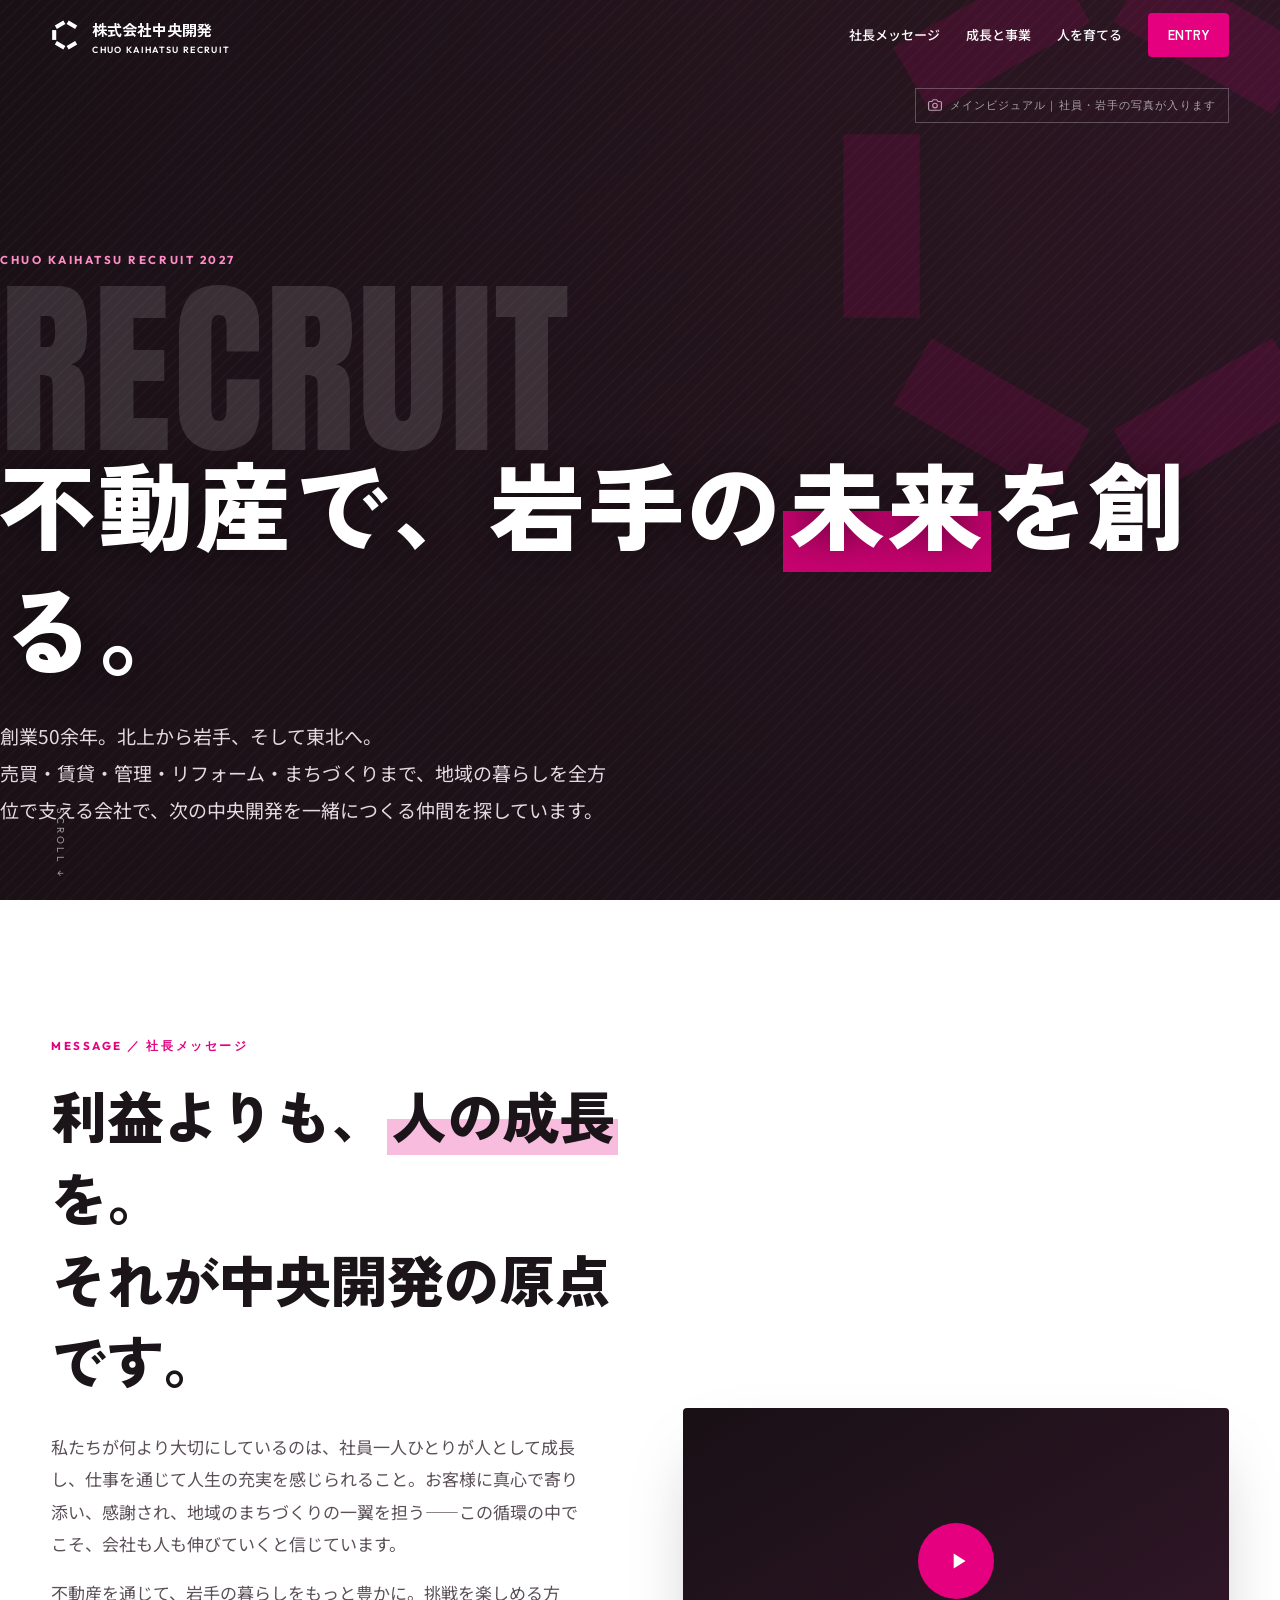
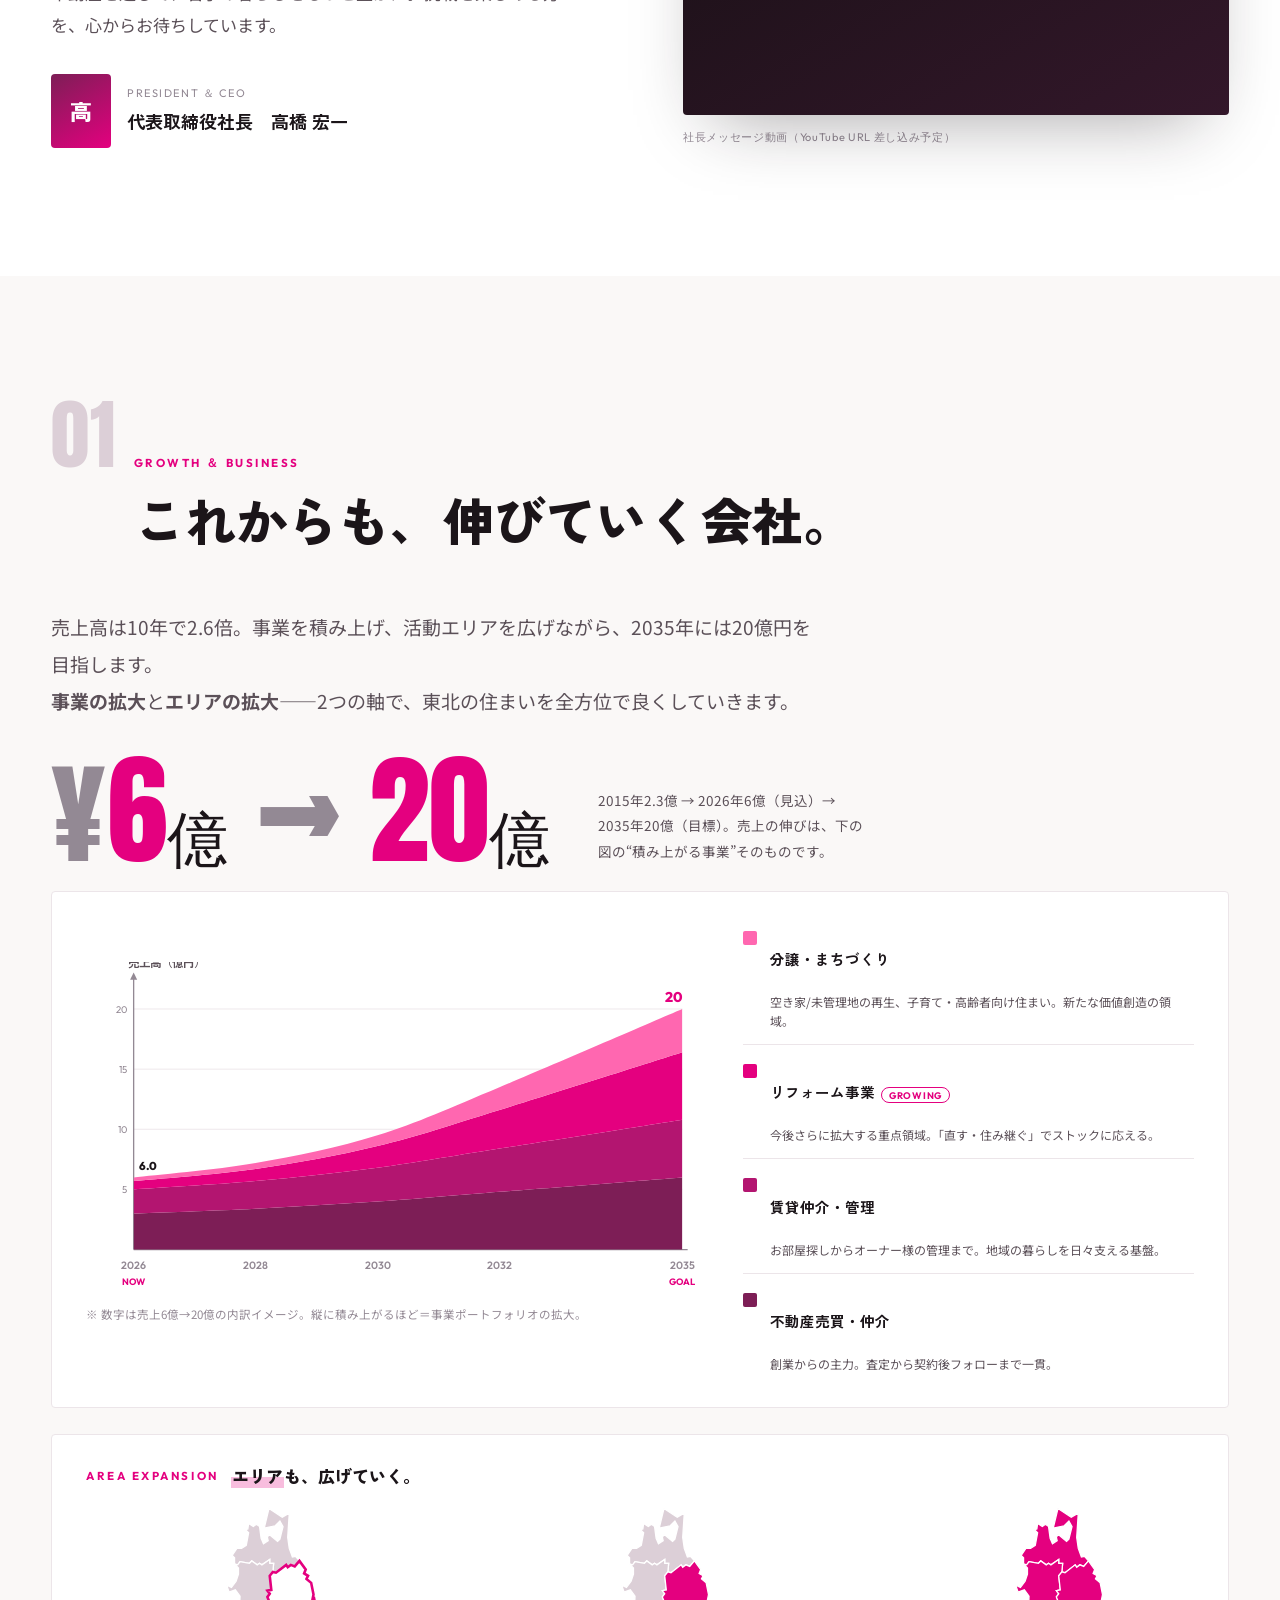
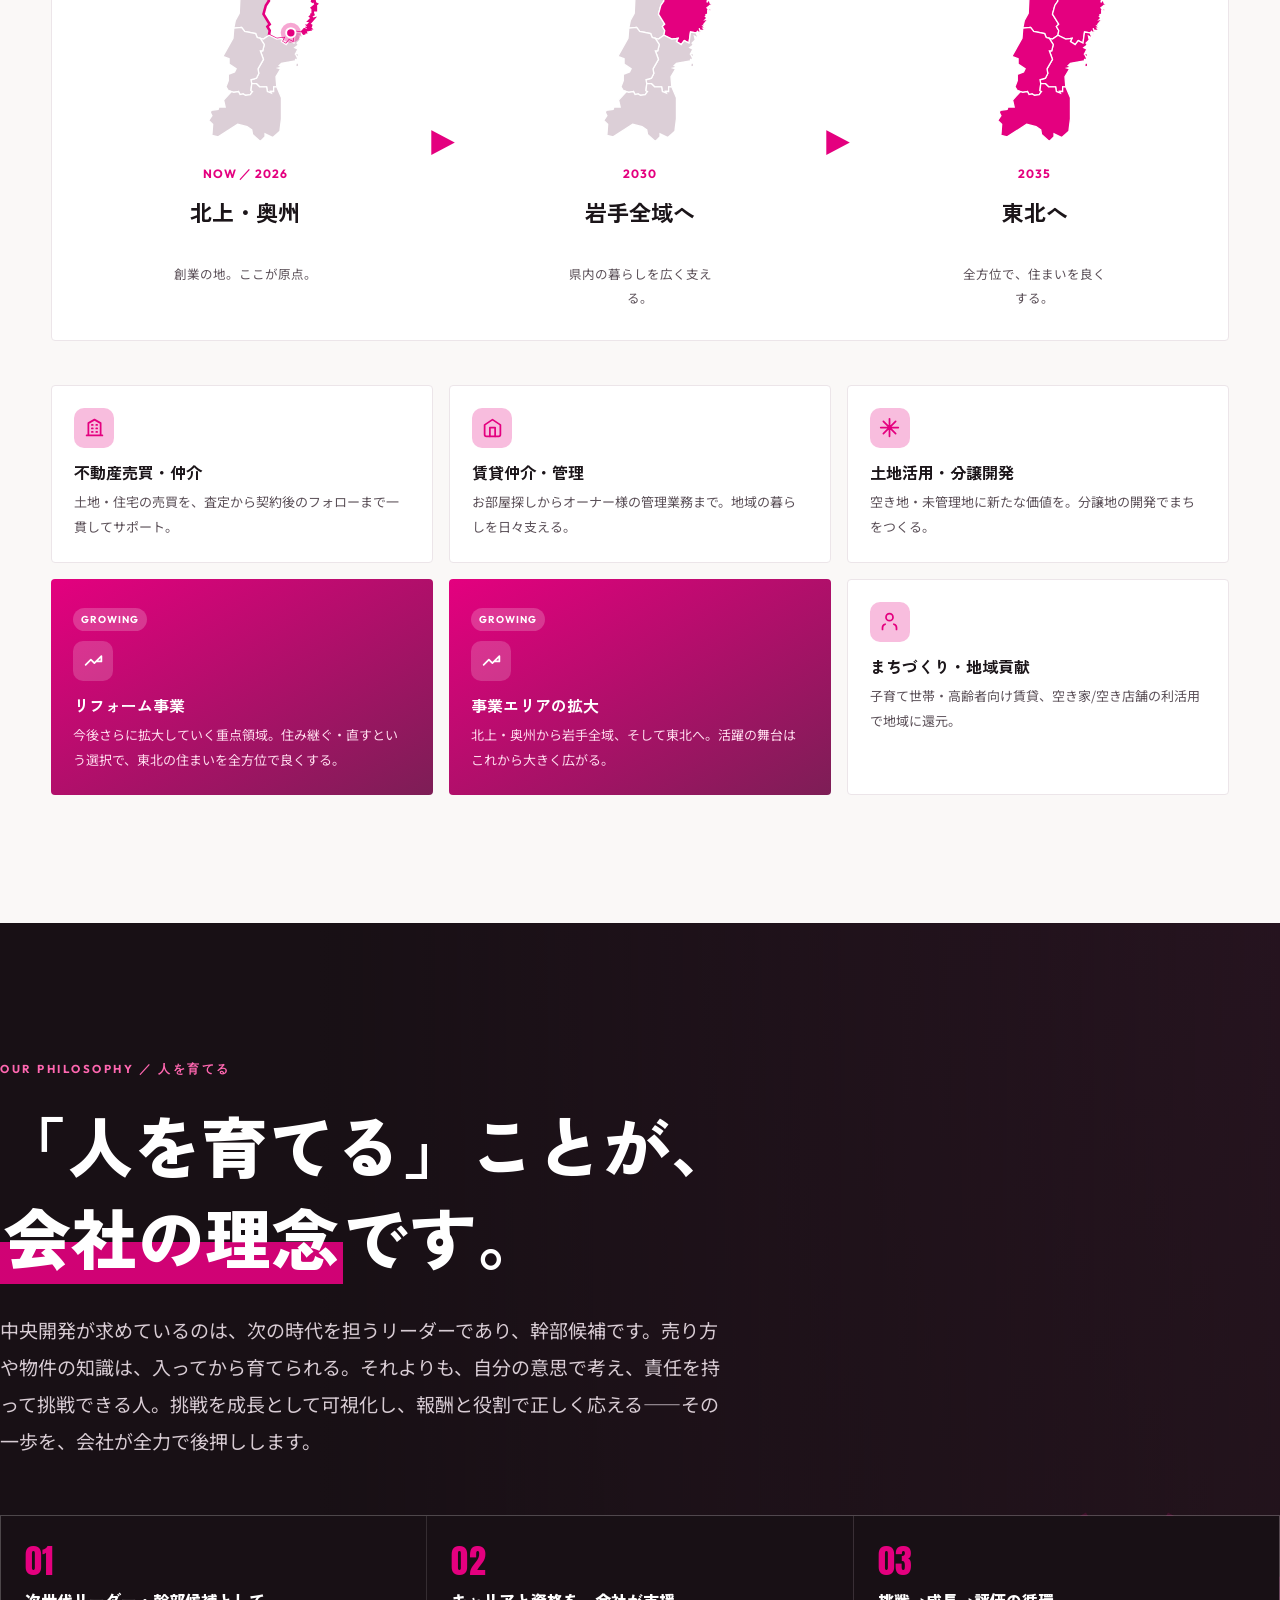
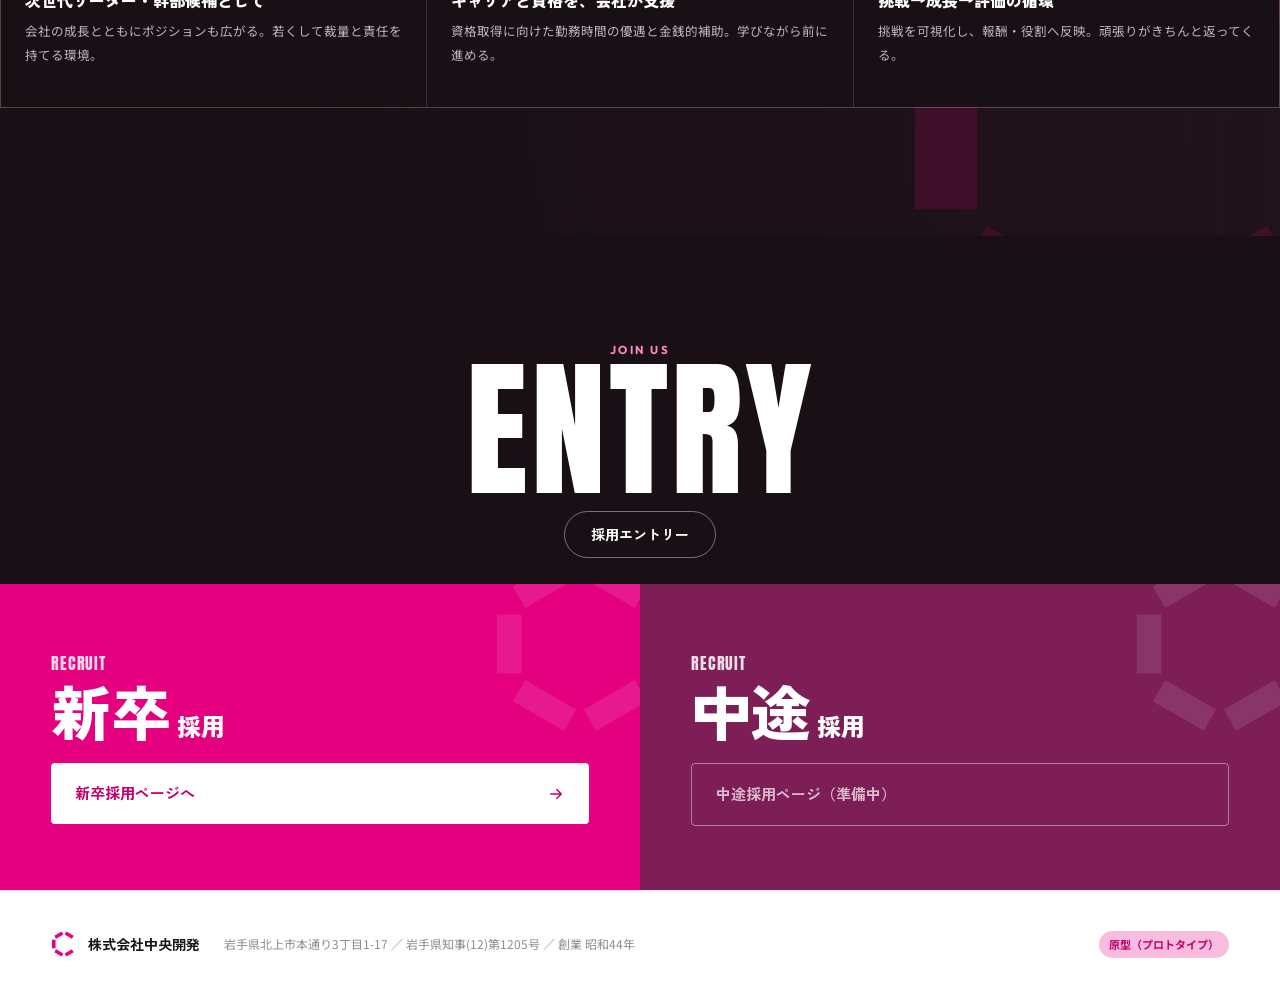
==== index.html @ 7efc1516 "中央開発 採用サイト（トップ/新卒/応募フォーム）初期公開 Co-Authored-By: Claude Opus 4.8 <noreply@anthropic.com>" ====
<!doctype html>
<html lang="ja">
<head>
<meta charset="utf-8">
<meta name="viewport" content="width=device-width, initial-scale=1">
<title>中央開発 採用サイト｜不動産で、岩手の未来を創る</title>
<meta name="description" content="株式会社中央開発（岩手・北上）の採用サイト。不動産の売買・賃貸・管理・リフォーム・まちづくりで、東北の住まいを全方位に。次世代のリーダーを募集します。">
<meta name="robots" content="index,follow">
<meta property="og:title" content="中央開発 採用サイト｜不動産で、岩手の未来を創る">
<meta property="og:type" content="website">
<link rel="icon" href="assets/img/logo.svg" type="image/svg+xml">
<link rel="preconnect" href="https://fonts.googleapis.com">
<link rel="preconnect" href="https://fonts.gstatic.com" crossorigin>
<link rel="stylesheet" href="https://fonts.googleapis.com/css2?family=Anton&family=Zen+Kaku+Gothic+New:wght@500;700;900&family=Noto+Sans+JP:wght@400;500;700&family=Outfit:wght@500;600;700;800&display=swap">
<link rel="stylesheet" href="assets/css/base.css">
<link rel="stylesheet" href="assets/css/top.css">
</head>
<body>

<!-- 六角形Cロゴ symbol（静的・共通） -->
<svg width="0" height="0" style="position:absolute" aria-hidden="true"><defs>
<g id="cmark"><g fill="none" stroke="currentColor" stroke-width="30" stroke-linecap="butt">
<line x1="74.48" y1="-57" x2="12.12" y2="-93"/><line x1="-12.12" y1="-93" x2="-74.48" y2="-57"/>
<line x1="-86.6" y1="-36" x2="-86.6" y2="36"/><line x1="-74.48" y1="57" x2="-12.12" y2="93"/>
<line x1="12.12" y1="93" x2="74.48" y2="57"/></g></g>
</defs></svg>

<header class="top ontop" id="top"><div class="wrap">
  <a class="brand" href="#hero"><svg class="logo" viewBox="-110 -110 220 220"><use href="#cmark"/></svg>
    <div><b>株式会社中央開発</b><span>CHUO KAIHATSU RECRUIT</span></div></a>
  <nav class="nav">
    <a href="#message">社長メッセージ</a><a href="#growth">成長と事業</a>
    <a href="#people">人を育てる</a><a class="cta" href="#entry">ENTRY</a>
  </nav>
</div></header>

<!-- ① FV -->
<section class="hero" id="hero">
  <div class="photo"></div>
  <svg class="cm" viewBox="-110 -110 220 220"><use href="#cmark"/></svg>
  <div class="photo-tag"><svg viewBox="0 0 24 24" fill="none" stroke="currentColor" stroke-width="2"><path d="M23 19a2 2 0 0 1-2 2H3a2 2 0 0 1-2-2V8a2 2 0 0 1 2-2h4l2-3h6l2 3h4a2 2 0 0 1 2 2z"/><circle cx="12" cy="13" r="4"/></svg>メインビジュアル｜社員・岩手の写真が入ります</div>
  <div class="wrap inner">
    <div class="label" style="color:#ff8cc6;margin-bottom:18px">Chuo Kaihatsu Recruit 2027</div>
    <div class="kick en">Recruit</div>
    <h1>不動産で、岩手の<span class="mk">未来</span>を創る。</h1>
    <p class="lead">創業50余年。北上から岩手、そして東北へ。<br>売買・賃貸・管理・リフォーム・まちづくりまで、地域の暮らしを全方位で支える会社で、次の中央開発を一緒につくる仲間を探しています。</p>
  </div>
  <div class="scroll en">Scroll ↓</div>
</section>

<!-- ② 社長メッセージ -->
<section class="sec white" id="message">
  <div class="wrap">
    <div class="msg-grid">
      <div class="msg reveal">
        <span class="label">Message ／ 社長メッセージ</span>
        <h2 style="margin-top:16px">利益よりも、<span class="mk">人の成長</span>を。<br>それが中央開発の原点です。</h2>
        <div class="body">
          <p>私たちが何より大切にしているのは、社員一人ひとりが人として成長し、仕事を通じて人生の充実を感じられること。お客様に真心で寄り添い、感謝され、地域のまちづくりの一翼を担う——この循環の中でこそ、会社も人も伸びていくと信じています。</p>
          <p>不動産を通じて、岩手の暮らしをもっと豊かに。挑戦を楽しめる方を、心からお待ちしています。</p>
        </div>
        <div class="sign"><div class="p">高</div>
          <div><small>PRESIDENT ＆ CEO</small><b>代表取締役社長　高橋 宏一</b></div></div>
      </div>
      <div class="media reveal">
        <div class="video" role="button" tabindex="0" aria-label="社長メッセージ動画">
          <div class="play"><svg viewBox="0 0 24 24" fill="currentColor"><path d="M8 5v14l11-7z"/></svg></div>
        </div>
        <span class="cap">社長メッセージ動画（YouTube URL 差し込み予定）</span>
      </div>
    </div>
  </div>
</section>

<!-- ③ 成長 + 事業 -->
<section class="sec" id="growth">
  <div class="wrap">
    <div class="shead">
      <div class="no en">01</div>
      <div class="tx"><span class="label">Growth ＆ Business</span><h2>これからも、<span class="mk">伸びていく</span>会社。</h2></div>
    </div>
    <p class="lead-p reveal" style="color:var(--ink-2);font-size:clamp(16px,1.5vw,19px);max-width:70ch;line-height:1.95">売上高は10年で2.6倍。事業を積み上げ、活動エリアを広げながら、2035年には20億円を目指します。<br><strong>事業の拡大</strong>と<strong>エリアの拡大</strong>——2つの軸で、東北の住まいを全方位で良くしていきます。</p>

    <div class="growth-lead reveal">
      <div class="big"><s>¥</s>6<em>億</em> <span style="color:var(--ink-3)">→</span> 20<em>億</em></div>
      <div style="max-width:34ch;color:var(--ink-2);font-size:13.5px">2015年2.3億 → 2026年6億（見込）→ 2035年20億（目標）。売上の伸びは、下の図の“積み上がる事業”そのものです。</div>
    </div>

    <div class="chartwrap reveal">
      <div>
        <svg id="areaChart" viewBox="0 0 690 372" role="img" aria-label="事業別売上の積み上げ推移グラフ（2026年6億から2035年20億）"></svg>
        <p class="chart-cap">※ 数字は売上6億→20億の内訳イメージ。縦に積み上がるほど＝事業ポートフォリオの拡大。</p>
      </div>
      <div class="layers">
        <div class="ly"><span class="sw" style="background:#ff67b0"></span><div><h4>分譲・まちづくり</h4><p>空き家/未管理地の再生、子育て・高齢者向け住まい。新たな価値創造の領域。</p></div></div>
        <div class="ly"><span class="sw" style="background:#e4007f"></span><div><h4>リフォーム事業<span class="gtag">GROWING</span></h4><p>今後さらに拡大する重点領域。「直す・住み継ぐ」でストックに応える。</p></div></div>
        <div class="ly"><span class="sw" style="background:#b31570"></span><div><h4>賃貸仲介・管理</h4><p>お部屋探しからオーナー様の管理まで。地域の暮らしを日々支える基盤。</p></div></div>
        <div class="ly"><span class="sw" style="background:#7d1e56"></span><div><h4>不動産売買・仲介</h4><p>創業からの主力。査定から契約後フォローまで一貫。</p></div></div>
      </div>
    </div>

    <div class="area-exp reveal">
      <div class="hd"><span class="label">Area Expansion</span><h3><span class="mk">エリア</span>も、広げていく。</h3></div>
      <div class="area-maps">
        <div class="mstage"><div class="map s1" id="map1"></div>
          <div class="minfo"><span class="yr">NOW ／ 2026</span><h4>北上・奥州</h4><p>創業の地。ここが原点。</p></div></div>
        <div class="marrow">▶</div>
        <div class="mstage"><div class="map s2" id="map2"></div>
          <div class="minfo"><span class="yr">2030</span><h4>岩手全域へ</h4><p>県内の暮らしを広く支える。</p></div></div>
        <div class="marrow">▶</div>
        <div class="mstage"><div class="map s3" id="map3"></div>
          <div class="minfo"><span class="yr">2035</span><h4>東北へ</h4><p>全方位で、住まいを良くする。</p></div></div>
      </div>
    </div>

    <div class="biz">
      <div class="card reveal"><div class="ic"><svg viewBox="0 0 24 24" fill="none" stroke="currentColor" stroke-width="2" stroke-linecap="round" stroke-linejoin="round"><path d="M3 21h18M5 21V7l7-4 7 4v14M9 9h1m4 0h1M9 13h1m4 0h1M9 17h1m4 0h1"/></svg></div><h3>不動産売買・仲介</h3><p>土地・住宅の売買を、査定から契約後のフォローまで一貫してサポート。</p></div>
      <div class="card reveal"><div class="ic"><svg viewBox="0 0 24 24" fill="none" stroke="currentColor" stroke-width="2" stroke-linecap="round" stroke-linejoin="round"><path d="M3 9l9-6 9 6v11a2 2 0 0 1-2 2H5a2 2 0 0 1-2-2z"/><path d="M9 22V12h6v10"/></svg></div><h3>賃貸仲介・管理</h3><p>お部屋探しからオーナー様の管理業務まで。地域の暮らしを日々支える。</p></div>
      <div class="card reveal"><div class="ic"><svg viewBox="0 0 24 24" fill="none" stroke="currentColor" stroke-width="2" stroke-linecap="round" stroke-linejoin="round"><path d="M12 2v20M2 12h20M5 5l14 14M19 5L5 19"/></svg></div><h3>土地活用・分譲開発</h3><p>空き地・未管理地に新たな価値を。分譲地の開発でまちをつくる。</p></div>
      <div class="card expand reveal"><span class="tagx">GROWING</span><div class="ic"><svg viewBox="0 0 24 24" fill="none" stroke="currentColor" stroke-width="2" stroke-linecap="round" stroke-linejoin="round"><path d="M3 17l6-6 4 4 8-8M21 7v6h-6"/></svg></div><h3>リフォーム事業</h3><p>今後さらに拡大していく重点領域。住み継ぐ・直すという選択で、東北の住まいを全方位で良くする。</p></div>
      <div class="card expand reveal"><span class="tagx">GROWING</span><div class="ic"><svg viewBox="0 0 24 24" fill="none" stroke="currentColor" stroke-width="2" stroke-linecap="round" stroke-linejoin="round"><path d="M3 17l6-6 4 4 8-8M21 7v6h-6"/></svg></div><h3>事業エリアの拡大</h3><p>北上・奥州から岩手全域、そして東北へ。活躍の舞台はこれから大きく広がる。</p></div>
      <div class="card reveal"><div class="ic"><svg viewBox="0 0 24 24" fill="none" stroke="currentColor" stroke-width="2" stroke-linecap="round" stroke-linejoin="round"><path d="M20 21v-2a4 4 0 0 0-3-3.87M4 21v-2a4 4 0 0 1 3-3.87M12 11a4 4 0 1 0 0-8 4 4 0 0 0 0 8z"/></svg></div><h3>まちづくり・地域貢献</h3><p>子育て世帯・高齢者向け賃貸、空き家/空き店舗の利活用で地域に還元。</p></div>
    </div>
  </div>
</section>

<!-- ④ 人を育てる -->
<section class="people" id="people">
  <div class="photo"></div>
  <svg class="cm" viewBox="-110 -110 220 220"><use href="#cmark"/></svg>
  <div class="sec wrap">
    <span class="label">Our Philosophy ／ 人を育てる</span>
    <h2>「人を育てる」ことが、<br><span class="mk">会社の理念</span>です。</h2>
    <p class="lead">中央開発が求めているのは、次の時代を担うリーダーであり、幹部候補です。売り方や物件の知識は、入ってから育てられる。それよりも、自分の意思で考え、責任を持って挑戦できる人。挑戦を成長として可視化し、報酬と役割で正しく応える——その一歩を、会社が全力で後押しします。</p>
    <div class="pillars">
      <div class="it reveal"><div class="n en">01</div><h3>次世代リーダー・幹部候補として</h3><p>会社の成長とともにポジションも広がる。若くして裁量と責任を持てる環境。</p></div>
      <div class="it reveal"><div class="n en">02</div><h3>キャリアと資格を、会社が支援</h3><p>資格取得に向けた勤務時間の優遇と金銭的補助。学びながら前に進める。</p></div>
      <div class="it reveal"><div class="n en">03</div><h3>挑戦→成長→評価の循環</h3><p>挑戦を可視化し、報酬・役割へ反映。頑張りがきちんと返ってくる。</p></div>
    </div>
  </div>
</section>

<!-- ⑤ Entry -->
<section id="entry">
  <div class="entry-band"><div style="position:relative;z-index:2">
    <span class="label" style="color:#ff8cc6">Join Us</span>
    <div class="big en">Entry</div><div class="pill">採用エントリー</div>
  </div></div>
  <div class="split">
    <div class="panel shinso">
      <svg class="cms" viewBox="-110 -110 220 220"><use href="#cmark"/></svg>
      <div class="kanji"><div class="rc en">Recruit</div><div class="jp">新卒<small>採用</small></div></div>
      <div class="btns">
        <a class="fill" href="shinsotsu/">新卒採用ページへ<svg viewBox="0 0 24 24" fill="none" stroke="currentColor" stroke-width="2" stroke-linecap="round" stroke-linejoin="round"><path d="M5 12h14M13 6l6 6-6 6"/></svg></a>
      </div>
    </div>
    <div class="panel chuto">
      <svg class="cms" viewBox="-110 -110 220 220"><use href="#cmark"/></svg>
      <div class="kanji"><div class="rc en">Recruit</div><div class="jp">中途<small>採用</small></div></div>
      <div class="btns">
        <a class="line" href="#" aria-disabled="true" onclick="return false" style="opacity:.7;cursor:default">中途採用ページ（準備中）</a>
      </div>
    </div>
  </div>
</section>

<footer><div class="wrap">
  <a class="brand" href="#hero" style="text-decoration:none;color:inherit"><svg class="logo" viewBox="-110 -110 220 220" style="width:26px;height:26px;color:var(--brand)"><use href="#cmark"/></svg><b>株式会社中央開発</b></a>
  <span>岩手県北上市本通り3丁目1-17 ／ 岩手県知事(12)第1205号 ／ 創業 昭和44年</span>
  <span class="proto">原型（プロトタイプ）</span>
</div></footer>

<div class="rail" id="rail">
  <a class="s" href="shinsotsu/"><small>Recruit</small>新卒採用<svg viewBox="0 0 24 24" fill="none" stroke="currentColor" stroke-width="2" stroke-linecap="round" stroke-linejoin="round"><path d="M7 17L17 7M9 7h8v8"/></svg></a>
  <a class="c" href="#" aria-disabled="true" onclick="return false" style="opacity:.7"><small>Recruit</small>中途採用（準備中）</a>
</div>
<button class="backtop" id="backtop" aria-label="トップへ戻る"><svg viewBox="0 0 24 24" fill="none" stroke="currentColor" stroke-width="2.4" stroke-linecap="round" stroke-linejoin="round"><path d="M6 15l6-6 6 6"/></svg></button>

<script src="assets/js/main.js" defer></script>
<script src="assets/js/chart.js" defer></script>
<script src="assets/js/map.js" defer></script>
</body>
</html>
---- assets/css/base.css ----
/* =========================================================
   中央開発 採用サイト — 共通スタイル (base.css)
   トークン / リセット / タイポ / 共通コンポーネント
   ブランド: マゼンタ #e4007f × 六角形C。写真前面・編集型。
   ========================================================= */
:root{
  --brand:#e4007f; --brand-deep:#c1006c; --plum:#7d1e56; --plum-deep:#5f1442; --pink:#ff67b0;
  --mk:rgba(228,0,127,.26);
  --ink:#1b1519; --ink-2:#5b5058; --ink-3:#938994;
  --paper:#faf8f7; --surface:#ffffff; --line:#ece5e9; --line-2:#dccfd7;
  --dark:#181015; --dark-2:#2a1620;
  --shadow:0 20px 50px -28px rgba(27,21,25,.4);
  --shadow-lg:0 30px 70px -30px rgba(27,21,25,.4);
  --r:4px;
}
:root:not([data-theme="light"]){ @media (prefers-color-scheme:dark){
  --ink:#f4eef2; --ink-2:#b3a8b1; --ink-3:#867c86;
  --paper:#100c0f; --surface:#181318; --line:#2a232a; --line-2:#3b323a;
  --mk:rgba(255,103,176,.3);
  --shadow:0 24px 60px -30px rgba(0,0,0,.75); --shadow-lg:0 34px 80px -32px rgba(0,0,0,.75);
}}
:root[data-theme="dark"]{
  --ink:#f4eef2; --ink-2:#b3a8b1; --ink-3:#867c86;
  --paper:#100c0f; --surface:#181318; --line:#2a232a; --line-2:#3b323a;
  --mk:rgba(255,103,176,.3);
  --shadow:0 24px 60px -30px rgba(0,0,0,.75); --shadow-lg:0 34px 80px -32px rgba(0,0,0,.75);
}
*{box-sizing:border-box}
html{scroll-behavior:smooth;scroll-padding-top:70px}
body{margin:0;background:var(--paper);color:var(--ink);
  font-family:"Noto Sans JP",system-ui,"Hiragino Kaku Gothic ProN","Yu Gothic",sans-serif;
  line-height:1.9;font-size:16px;-webkit-font-smoothing:antialiased}
img{max-width:100%;display:block}
h1,h2,h3{font-family:"Zen Kaku Gothic New","Noto Sans JP",sans-serif;line-height:1.3;margin:0;font-weight:900}
.wrap{max-width:1400px;margin:0 auto;padding:0 clamp(24px,4vw,72px)}
.en{font-family:"Anton",sans-serif;text-transform:uppercase;letter-spacing:.01em}
.label{font-family:"Outfit",sans-serif;font-weight:700;letter-spacing:.22em;text-transform:uppercase;
  font-size:11.5px;color:var(--brand)}

/* 蛍光ペン風マーカー（編集感） */
.mk{background-image:linear-gradient(transparent 56%,var(--mk) 56%);background-repeat:no-repeat;
  background-size:0% 100%;transition:background-size .85s cubic-bezier(.4,0,.2,1) .15s;padding:0 .06em}
.in .mk,.mk.in{background-size:100% 100%}

/* ヘッダー */
.top{position:fixed;inset:0 0 auto;z-index:40;transition:background .3s}
.top.solid{background:color-mix(in srgb,var(--surface) 90%,transparent);backdrop-filter:blur(12px);
  border-bottom:1px solid var(--line)}
.top .wrap{display:flex;align-items:center;height:70px;gap:24px}
.brand{display:flex;align-items:center;gap:11px;text-decoration:none;color:var(--ink)}
.brand .logo{width:30px;height:30px;color:var(--brand)}
.brand b{font-family:"Zen Kaku Gothic New";font-weight:700;font-size:15px}
.brand span{font-family:"Outfit";font-weight:600;font-size:9px;letter-spacing:.15em;color:var(--brand);
  display:block;line-height:1.2}
.top.ontop .brand,.top.ontop .nav a{color:#fff}
.top.ontop .brand .logo,.top.ontop .brand span{color:#fff}
.nav{margin-left:auto;display:flex;gap:26px;align-items:center}
.nav a{font-size:13px;color:var(--ink-2);text-decoration:none;font-weight:500;transition:.16s}
.nav a:hover{color:var(--brand)!important}
.nav .cta{background:var(--brand);color:#fff!important;padding:10px 20px;border-radius:var(--r);
  font-weight:700;font-family:"Zen Kaku Gothic New"}
.nav .cta:hover{background:var(--brand-deep)}
.nav .back{font-family:"Outfit";font-size:12px}
@media(max-width:940px){.nav a:not(.cta){display:none}}

/* 汎用セクション見出し */
.sec{padding:clamp(70px,10vw,130px) 0}
.sec.white{background:var(--surface)}
.shead{display:flex;align-items:baseline;gap:18px;margin-bottom:clamp(32px,5vw,56px)}
.shead .no{font-family:"Anton";font-size:clamp(38px,6vw,84px);color:var(--line-2);line-height:.8}
.shead .tx .label{margin-bottom:12px;display:block}
.shead .tx h2{font-size:clamp(26px,4vw,52px)}
.shead .tx p{color:var(--ink-2);margin:14px 0 0;font-size:clamp(15px,1.4vw,17px);max-width:60ch}

/* ヒーロー（共通の枠。写真は各ページで差し替え） */
.hero{position:relative;display:flex;align-items:flex-end;overflow:hidden;color:#fff}
.hero .photo{position:absolute;inset:0;background:
   linear-gradient(180deg,rgba(24,16,21,.15),rgba(24,16,21,.78)),
   linear-gradient(115deg,var(--dark),var(--dark-2) 55%,#3a1830)}
.hero .photo::after{content:"";position:absolute;inset:0;opacity:.5;
  background-image:repeating-linear-gradient(135deg,rgba(255,255,255,.04) 0 2px,transparent 2px 9px)}
.hero .cm{position:absolute;color:var(--brand);pointer-events:none}
.photo-tag{position:absolute;top:88px;right:clamp(20px,4vw,72px);z-index:3;display:flex;align-items:center;gap:8px;
  font-family:"Outfit";font-size:11px;letter-spacing:.1em;color:rgba(255,255,255,.6);
  border:1px solid rgba(255,255,255,.25);padding:6px 12px}
.photo-tag svg{width:14px;height:14px}
.hero .inner{position:relative;z-index:2;width:100%;padding:0 0 clamp(48px,8vh,96px)}
.hero .kick{font-family:"Anton";line-height:.86;color:rgba(255,255,255,.13)}
.hero h1{font-weight:900;letter-spacing:.02em;text-shadow:0 2px 30px rgba(0,0,0,.4)}
.hero h1 .mk{--mk:rgba(228,0,127,.85);color:#fff}
.hero .lead{color:#e4dbe1}

/* 右サイド縦タブ ＋ トップへ戻る */
.rail{position:fixed;right:0;top:50%;z-index:45;display:flex;flex-direction:column;
  opacity:0;pointer-events:none;transform:translate(34px,-50%);transition:opacity .3s,transform .35s}
.rail.on{opacity:1;pointer-events:auto;transform:translate(0,-50%)}
.rail a{writing-mode:vertical-rl;display:flex;align-items:center;gap:12px;text-decoration:none;color:#fff;
  font-family:"Zen Kaku Gothic New";font-weight:700;font-size:15px;letter-spacing:.14em;padding:22px 14px;
  transition:padding .16s;box-shadow:var(--shadow)}
.rail a.s,.rail a.ent{background:var(--brand)}
.rail a.c,.rail a.doc{background:var(--plum)}
.rail a:hover{padding-left:22px}
.rail a small{font-family:"Anton";font-size:10px;letter-spacing:.04em;opacity:.8}
.rail a svg{width:15px;height:15px}
.backtop{position:fixed;right:16px;bottom:16px;z-index:45;width:46px;height:46px;border-radius:99px;
  background:var(--ink);color:var(--paper);border:none;display:grid;place-items:center;cursor:pointer;
  opacity:0;pointer-events:none;transition:.3s;box-shadow:var(--shadow)}
.backtop.on{opacity:1;pointer-events:auto}
.backtop:hover{background:var(--brand)}
.backtop svg{width:20px;height:20px}
@media(max-width:640px){
  .rail{top:auto;bottom:0;left:0;right:0;flex-direction:row;transform:translateY(34px)}
  .rail.on{transform:none}
  .rail a{writing-mode:horizontal-tb;flex:1;justify-content:center;padding:15px;letter-spacing:.06em}
  .backtop{bottom:70px}
}

/* Entryバンド（共通ベース） */
.entry-band{position:relative;background:var(--dark);color:#fff;text-align:center;overflow:hidden}
.entry-band .big{font-family:"Anton"}

/* フッター */
footer{background:var(--surface);border-top:1px solid var(--line)}
footer .wrap{padding:40px clamp(24px,4vw,72px);display:flex;flex-wrap:wrap;gap:10px 24px;align-items:center;
  color:var(--ink-3);font-size:12px}
footer .brand b{font-size:14px;color:var(--ink)}
.proto{background:var(--mk);color:var(--brand-deep);font-size:11px;font-weight:700;padding:3px 10px;
  border-radius:99px;margin-left:auto}

/* スクロール演出 */
.reveal{opacity:0;transform:translateY(22px);transition:opacity .8s,transform .8s}
.reveal.in{opacity:1;transform:none}
@media (prefers-reduced-motion:reduce){
  .reveal{opacity:1;transform:none;transition:none}
  .mk{background-size:100% 100%!important;transition:none}
  *{scroll-behavior:auto}
}
---- assets/css/top.css ----
/* =========================================================
   トップページ固有スタイル (top.css) — base.css の後に読み込む
   ========================================================= */

/* ヒーロー個別サイズ */
.hero{min-height:100svh}
.hero .cm{right:-8%;top:-6%;width:min(50vw,560px);height:min(50vw,560px);opacity:.13}
.hero .kick{font-size:clamp(48px,15vw,190px);margin-bottom:-.06em}
.hero h1{font-size:clamp(38px,7.6vw,96px)}
.hero .lead{max-width:56ch;margin:26px 0 0;font-size:clamp(15px,1.5vw,19px);line-height:1.95}
.hero .scroll{position:absolute;left:clamp(20px,4vw,72px);bottom:20px;z-index:3;
  font-family:"Outfit";font-size:10px;letter-spacing:.3em;color:rgba(255,255,255,.55);writing-mode:vertical-rl}

/* ② 社長メッセージ */
.msg-grid{display:grid;grid-template-columns:1.02fr .98fr;gap:clamp(30px,5vw,64px);align-items:end}
.msg h2{font-size:clamp(30px,4.4vw,58px);line-height:1.45}
.msg .body{margin-top:30px;color:var(--ink-2);font-size:17px;max-width:60ch}
.msg .body p+p{margin-top:16px}
.sign{margin-top:32px;display:flex;align-items:center;gap:16px}
.sign .p{width:60px;height:74px;flex:none;border-radius:var(--r);overflow:hidden;position:relative;
  background:linear-gradient(150deg,var(--plum),var(--brand));display:grid;place-items:center;color:#fff;
  font-family:"Zen Kaku Gothic New";font-weight:900;font-size:22px}
.sign small{font-family:"Outfit";letter-spacing:.14em;color:var(--ink-3);font-size:11px;display:block}
.sign b{font-family:"Zen Kaku Gothic New";font-size:18px}
.media .video{position:relative;aspect-ratio:16/9;border-radius:var(--r);overflow:hidden;
  background:linear-gradient(150deg,var(--dark),#33172a);display:grid;place-items:center;cursor:pointer;box-shadow:var(--shadow-lg)}
.media .video .play{width:76px;height:76px;border-radius:99px;background:var(--brand);display:grid;place-items:center;transition:.2s}
.media .video:hover .play{transform:scale(1.07)}
.media .video .play svg{width:26px;height:26px;color:#fff;margin-left:4px}
.media .cap{display:block;margin-top:12px;font-family:"Outfit";font-size:11px;letter-spacing:.06em;color:var(--ink-3)}
@media(max-width:800px){.msg-grid{grid-template-columns:1fr}}

/* ③ 成長 + 事業 */
.growth-lead{display:flex;flex-wrap:wrap;gap:24px 48px;align-items:flex-end;margin:36px 0 0}
.growth-lead .big{font-family:"Anton";font-size:clamp(58px,9.5vw,124px);line-height:.9;color:var(--brand);
  font-variant-numeric:tabular-nums}
.growth-lead .big s{text-decoration:none;color:var(--ink-3)}
.growth-lead .big em{font-style:normal;font-size:.5em;color:var(--ink)}
.chartwrap{display:grid;grid-template-columns:1.35fr 1fr;gap:clamp(24px,4vw,48px);align-items:center;
  background:var(--surface);border:1px solid var(--line);border-radius:var(--r);padding:clamp(20px,3vw,34px);margin-top:26px}
.chartwrap svg{width:100%;height:auto;display:block}
.layers{display:flex;flex-direction:column;gap:14px}
.ly{display:flex;gap:13px;align-items:flex-start;padding-bottom:14px;border-bottom:1px solid var(--line)}
.ly:last-child{border-bottom:none;padding-bottom:0}
.ly .sw{width:14px;height:14px;border-radius:2px;flex:none;margin-top:5px}
.ly h4{font-size:14.5px;font-weight:700;font-family:"Zen Kaku Gothic New"}
.ly p{font-size:12px;color:var(--ink-2);margin:2px 0 0;line-height:1.6}
.ly .gtag{font-family:"Outfit";font-size:9.5px;font-weight:700;letter-spacing:.08em;color:var(--brand);
  border:1px solid var(--brand);border-radius:99px;padding:1px 7px;margin-left:6px;vertical-align:middle}
.chart-cap{font-size:11.5px;color:var(--ink-3);margin-top:14px}

/* エリア拡大（地図） */
.area-exp{margin-top:26px;background:var(--surface);border:1px solid var(--line);border-radius:var(--r);
  padding:clamp(20px,3vw,30px) clamp(20px,3vw,34px)}
.area-exp .hd{display:flex;align-items:center;gap:12px;margin-bottom:20px}
.area-exp .hd h3{font-size:17px}
.area-maps{display:flex;align-items:flex-start;justify-content:center;gap:clamp(8px,2vw,30px);flex-wrap:nowrap}
.mstage{flex:1;min-width:0;text-align:center}
.map{display:flex;justify-content:center;height:clamp(160px,20vw,240px)}
.map svg{height:100%;width:auto;overflow:visible}
.pf polygon,.pf path{fill:var(--line-2);stroke:var(--surface);stroke-width:1.3;
  vector-effect:non-scaling-stroke;transition:fill .5s}
.map.s1 .iw polygon,.map.s1 .iw path{fill:var(--surface);stroke:var(--brand);stroke-width:2.6}
.map.s2 .iw polygon,.map.s2 .iw path{fill:var(--brand)}
.map.s3 .pf polygon,.map.s3 .pf path{fill:var(--brand)}
.map .now{fill:var(--brand);stroke:var(--surface);stroke-width:2.5}
.map .pulse{fill:var(--brand);opacity:.35}
.minfo .yr{font-family:"Outfit";font-weight:700;font-size:12px;color:var(--brand);letter-spacing:.08em;display:block;margin-top:16px}
.minfo h4{font-family:"Zen Kaku Gothic New";font-weight:700;font-size:clamp(16px,2vw,22px);margin-top:5px}
.minfo p{font-size:12.5px;color:var(--ink-2);margin:5px auto 0;max-width:22ch}
.marrow{align-self:center;font-family:"Anton";color:var(--brand);font-size:clamp(20px,3vw,34px);flex:0 0 auto;padding-top:6%}
@media(max-width:820px){.chartwrap{grid-template-columns:1fr}}
@media(max-width:640px){.area-maps{flex-direction:column;align-items:center}.mstage{width:100%}.marrow{transform:rotate(90deg);padding:0}}

/* 事業カード */
.biz{display:grid;grid-template-columns:repeat(3,1fr);gap:16px;margin-top:44px}
.card{background:var(--surface);border:1px solid var(--line);border-radius:var(--r);padding:22px;transition:.18s}
.card:hover{transform:translateY(-3px);box-shadow:var(--shadow);border-color:var(--line-2)}
.card .ic{width:40px;height:40px;border-radius:10px;background:var(--mk);color:var(--brand);display:grid;place-items:center;margin-bottom:14px}
.card .ic svg{width:21px;height:21px}
.card h3{font-size:16px;font-weight:700}
.card p{font-size:13px;color:var(--ink-2);margin:8px 0 0}
.card.expand{background:linear-gradient(150deg,var(--brand),var(--plum));color:#fff;border:none}
.card.expand .ic{background:rgba(255,255,255,.18);color:#fff}
.card.expand p{color:#ffdcee}
.card .tagx{display:inline-block;font-family:"Outfit";font-size:10px;font-weight:700;letter-spacing:.1em;
  background:rgba(255,255,255,.2);padding:2px 8px;border-radius:99px;margin-bottom:10px}
@media(max-width:840px){.biz{grid-template-columns:1fr}}

/* ④ 人を育てる */
.people{position:relative;background:var(--dark);color:#fff;overflow:hidden}
.people .photo{position:absolute;inset:0;opacity:.5;background:
  linear-gradient(90deg,var(--dark) 25%,transparent),linear-gradient(150deg,#3a1830,var(--dark-2))}
.people .cm{position:absolute;right:-6%;bottom:-14%;width:min(46vw,460px);height:min(46vw,460px);color:var(--brand);opacity:.16}
.people .wrap{position:relative;z-index:2}
.people .label{color:var(--pink)}
.people h2{font-size:clamp(30px,5.2vw,68px);margin-top:18px;line-height:1.38}
.people h2 .mk{--mk:rgba(228,0,127,.9)}
.people .lead{color:#d8ccd4;max-width:66ch;margin-top:28px;font-size:clamp(16px,1.5vw,19px);line-height:1.95}
.pillars{margin-top:clamp(36px,5vw,56px);display:grid;grid-template-columns:repeat(3,1fr);gap:1px;
  background:rgba(255,255,255,.12);border:1px solid rgba(255,255,255,.12)}
.pillars .it{background:var(--dark);padding:28px 24px}
.pillars .it .n{font-family:"Anton";font-size:34px;color:var(--brand);line-height:1}
.pillars .it h3{font-size:16px;margin-top:12px}
.pillars .it p{color:#c2b5c0;font-size:12.5px;margin-top:8px}
@media(max-width:800px){.pillars{grid-template-columns:1fr}}

/* ⑤ Entry（新卒/中途 分割） */
.entry-band{padding:clamp(56px,9vw,96px) 24px 26px}
.entry-band .big{font-size:clamp(60px,13vw,150px);line-height:.9;letter-spacing:.02em}
.entry-band .pill{display:inline-block;margin-top:14px;border:1px solid rgba(255,255,255,.4);border-radius:99px;
  padding:9px 26px;font-size:14px;font-weight:700;font-family:"Zen Kaku Gothic New"}
.split{display:grid;grid-template-columns:1fr 1fr}
.panel{padding:clamp(40px,6vw,64px) clamp(28px,4vw,52px);display:flex;flex-direction:column;gap:22px;position:relative;overflow:hidden}
.panel.shinso{background:var(--brand)}.panel.chuto{background:var(--plum)}
.panel .cms{position:absolute;right:-30px;top:-30px;width:180px;height:180px;color:#fff;opacity:.1}
.panel .kanji{color:#fff;position:relative;z-index:2}
.panel .kanji .rc{font-family:"Anton";font-size:16px;letter-spacing:.05em;opacity:.85}
.panel .kanji .jp{font-family:"Zen Kaku Gothic New";font-weight:900;font-size:clamp(40px,6vw,60px);line-height:1.05}
.panel .kanji .jp small{font-size:.4em;margin-left:6px}
.panel .btns{display:flex;flex-direction:column;gap:11px;position:relative;z-index:2}
.panel .btns a{display:flex;align-items:center;justify-content:space-between;text-decoration:none;
  padding:16px 24px;border-radius:var(--r);font-weight:700;font-size:15px;font-family:"Zen Kaku Gothic New";transition:.16s}
.panel .btns a.line{border:1.5px solid rgba(255,255,255,.6);color:#fff}
.panel .btns a.line:hover{background:rgba(255,255,255,.12)}
.panel .btns a.fill{background:#fff}
.panel.shinso .btns a.fill{color:var(--brand-deep)}.panel.chuto .btns a.fill{color:var(--plum-deep)}
.panel .btns a.fill:hover{transform:translateX(5px)}
.panel .btns a svg{width:18px;height:18px}
@media(max-width:700px){.split{grid-template-columns:1fr}}
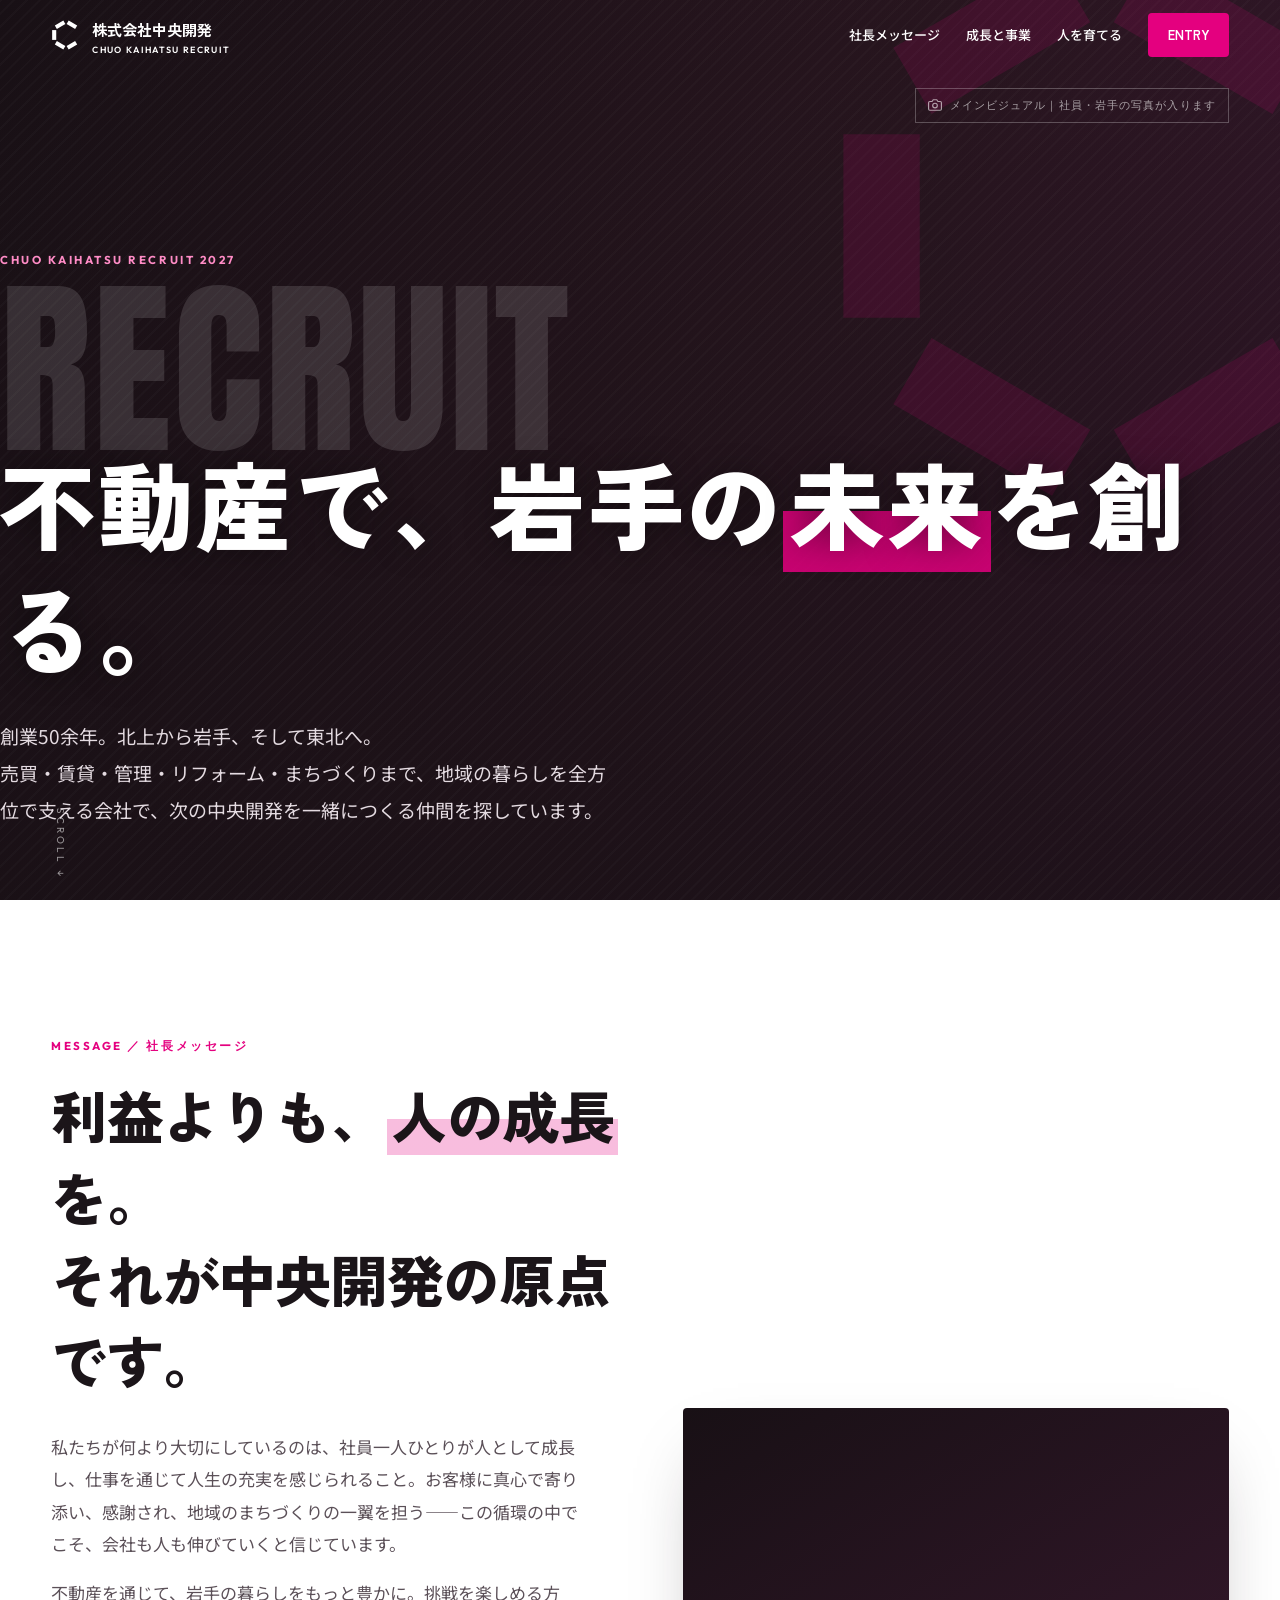
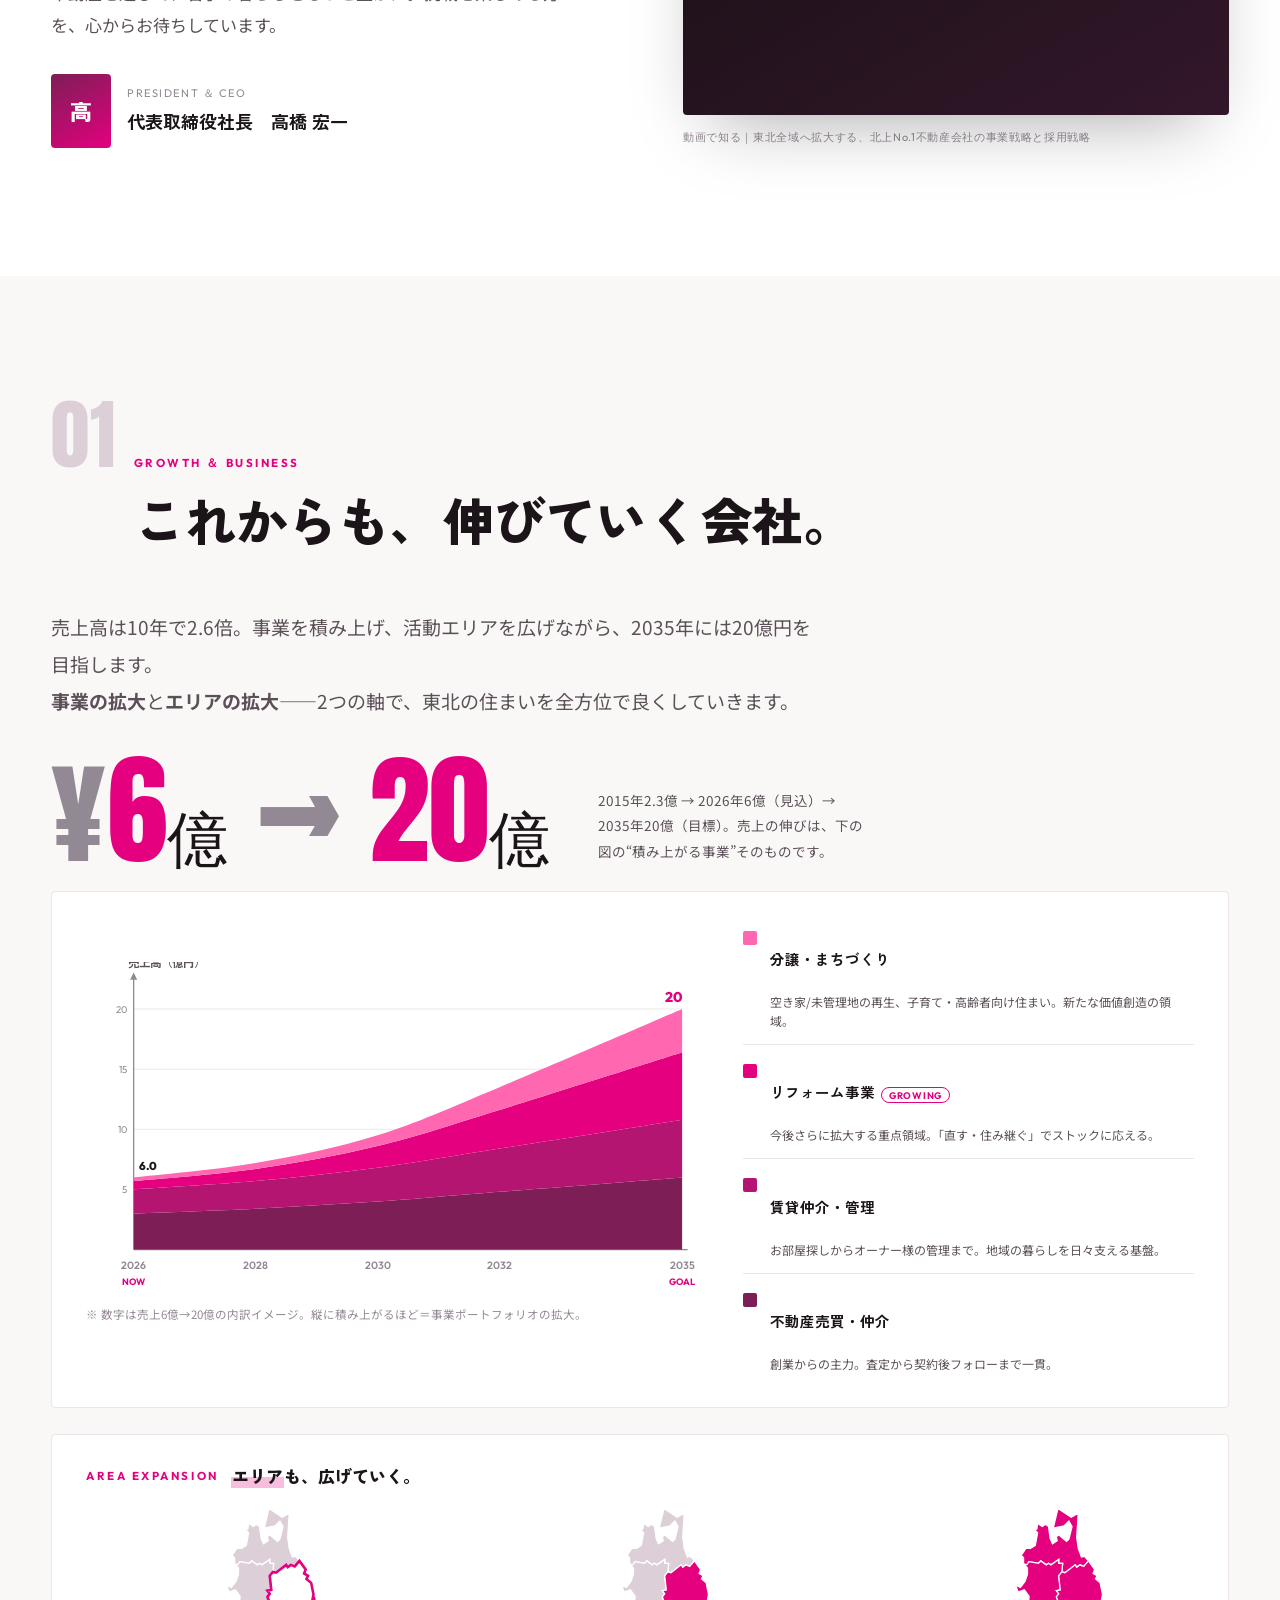
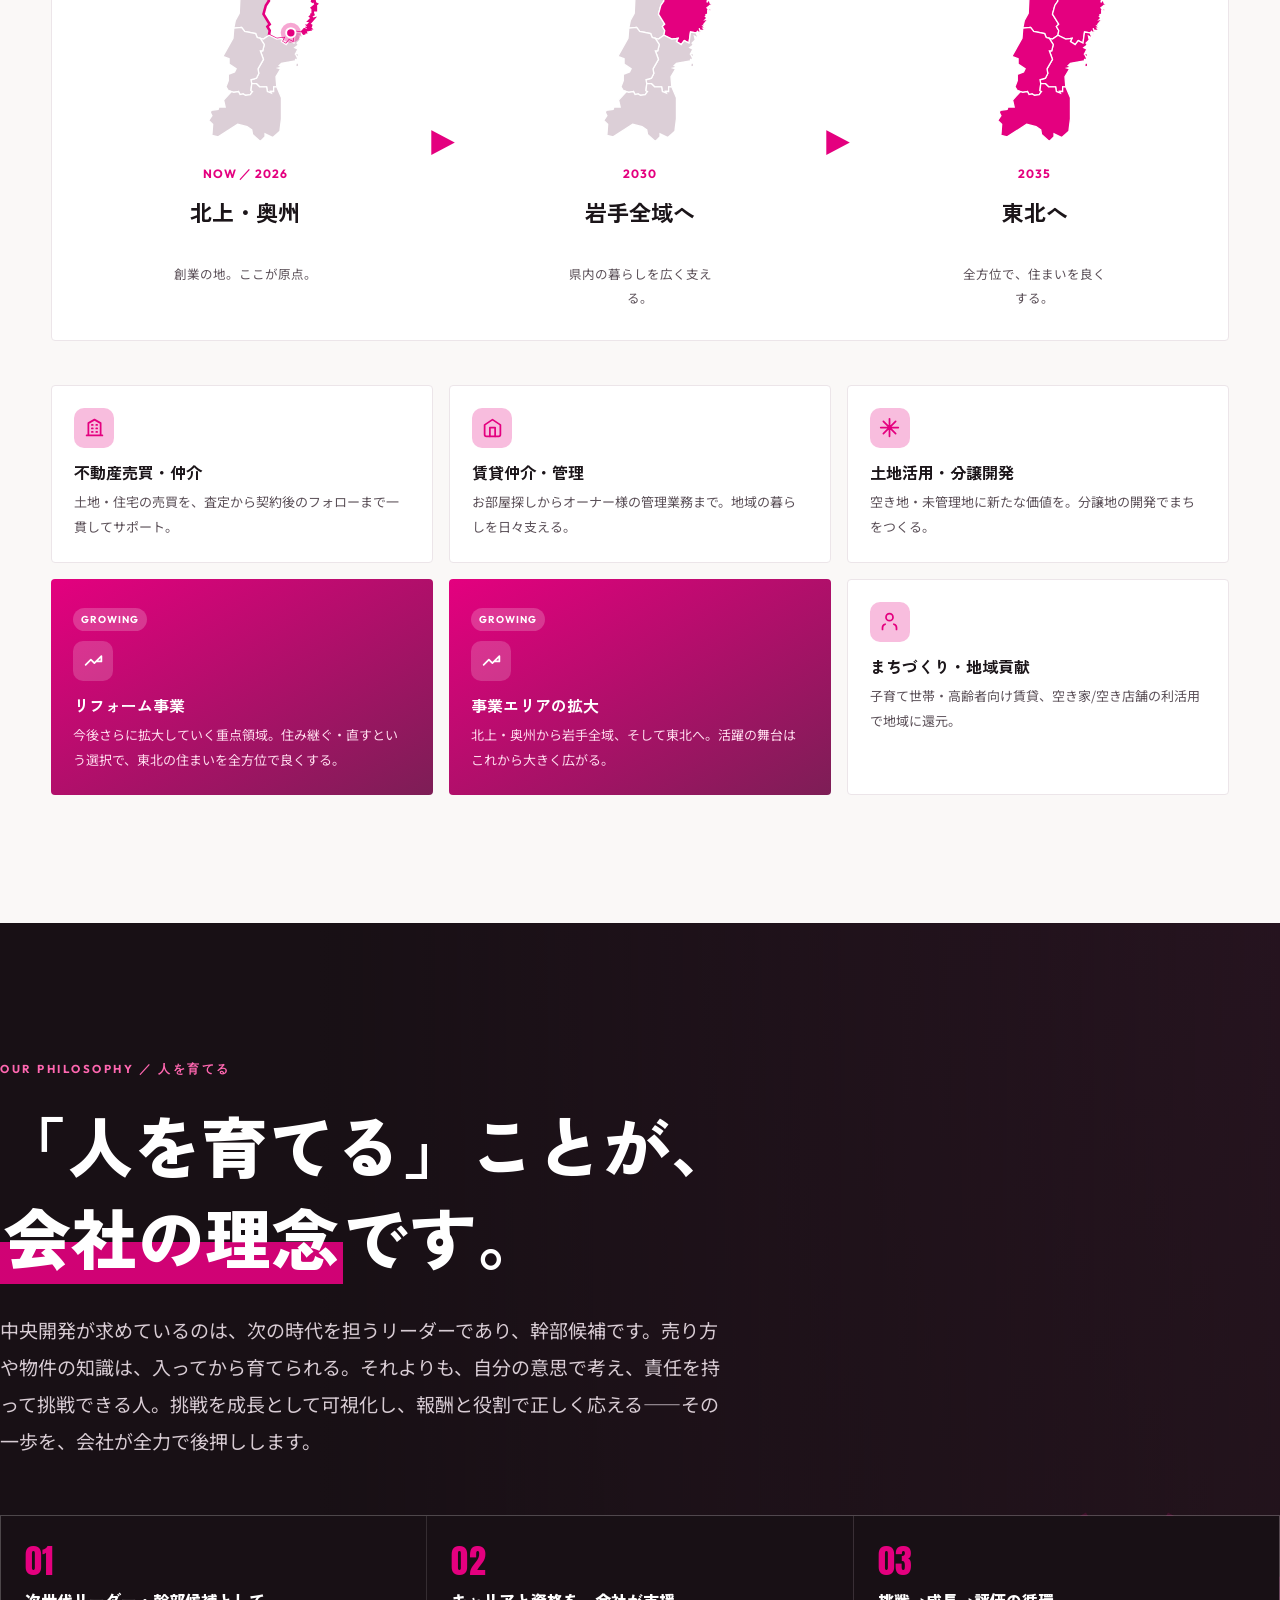
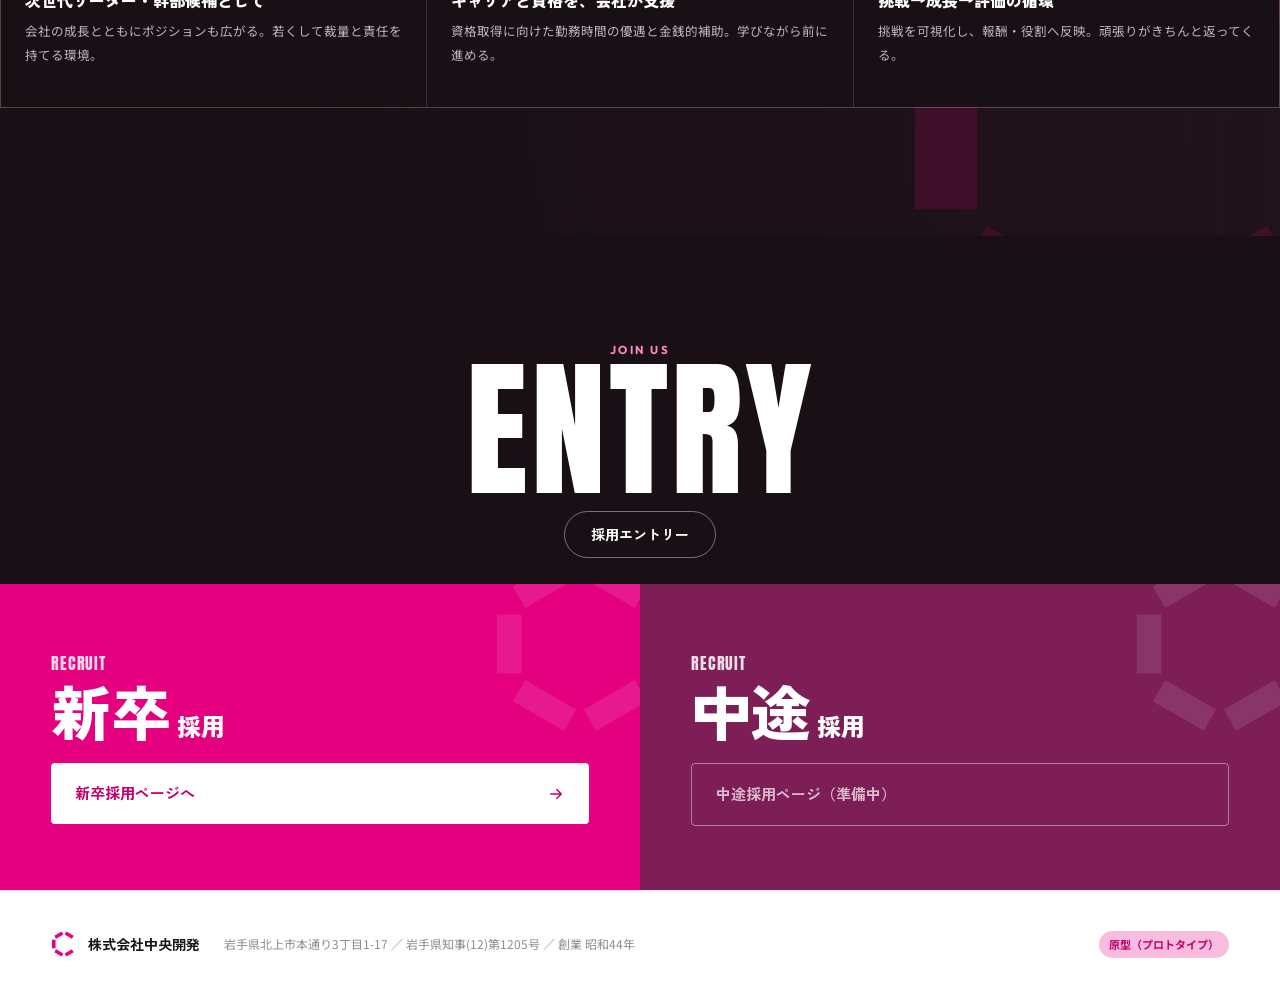
==== commit d2bf02f8: "トップに社長/事業戦略YouTube埋め込み・新卒に3つの魅力セクション追加 Co-Authored-By: Claude Opus 4.8 <noreply@anthropic.com>" ====
--- a/index.html
+++ b/index.html
@@ -63,10 +63,10 @@
           <div><small>PRESIDENT ＆ CEO</small><b>代表取締役社長　高橋 宏一</b></div></div>
       </div>
       <div class="media reveal">
-        <div class="video" role="button" tabindex="0" aria-label="社長メッセージ動画">
-          <div class="play"><svg viewBox="0 0 24 24" fill="currentColor"><path d="M8 5v14l11-7z"/></svg></div>
+        <div class="video">
+          <iframe src="https://www.youtube.com/embed/DgNGnGkYfvY" title="「東北全域に拡大」創業58年目の北上市No.1の不動産会社の事業戦略と採用戦略とは？" loading="lazy" allow="accelerometer; autoplay; clipboard-write; encrypted-media; gyroscope; picture-in-picture; web-share" referrerpolicy="strict-origin-when-cross-origin" allowfullscreen></iframe>
         </div>
-        <span class="cap">社長メッセージ動画（YouTube URL 差し込み予定）</span>
+        <span class="cap">動画で知る｜東北全域へ拡大する、北上No.1不動産会社の事業戦略と採用戦略</span>
       </div>
     </div>
   </div>
--- a/assets/css/top.css
+++ b/assets/css/top.css
@@ -23,7 +23,8 @@
 .sign small{font-family:"Outfit";letter-spacing:.14em;color:var(--ink-3);font-size:11px;display:block}
 .sign b{font-family:"Zen Kaku Gothic New";font-size:18px}
 .media .video{position:relative;aspect-ratio:16/9;border-radius:var(--r);overflow:hidden;
-  background:linear-gradient(150deg,var(--dark),#33172a);display:grid;place-items:center;cursor:pointer;box-shadow:var(--shadow-lg)}
+  background:linear-gradient(150deg,var(--dark),#33172a);display:grid;place-items:center;box-shadow:var(--shadow-lg)}
+.media .video iframe{position:absolute;inset:0;width:100%;height:100%;border:0}
 .media .video .play{width:76px;height:76px;border-radius:99px;background:var(--brand);display:grid;place-items:center;transition:.2s}
 .media .video:hover .play{transform:scale(1.07)}
 .media .video .play svg{width:26px;height:26px;color:#fff;margin-left:4px}
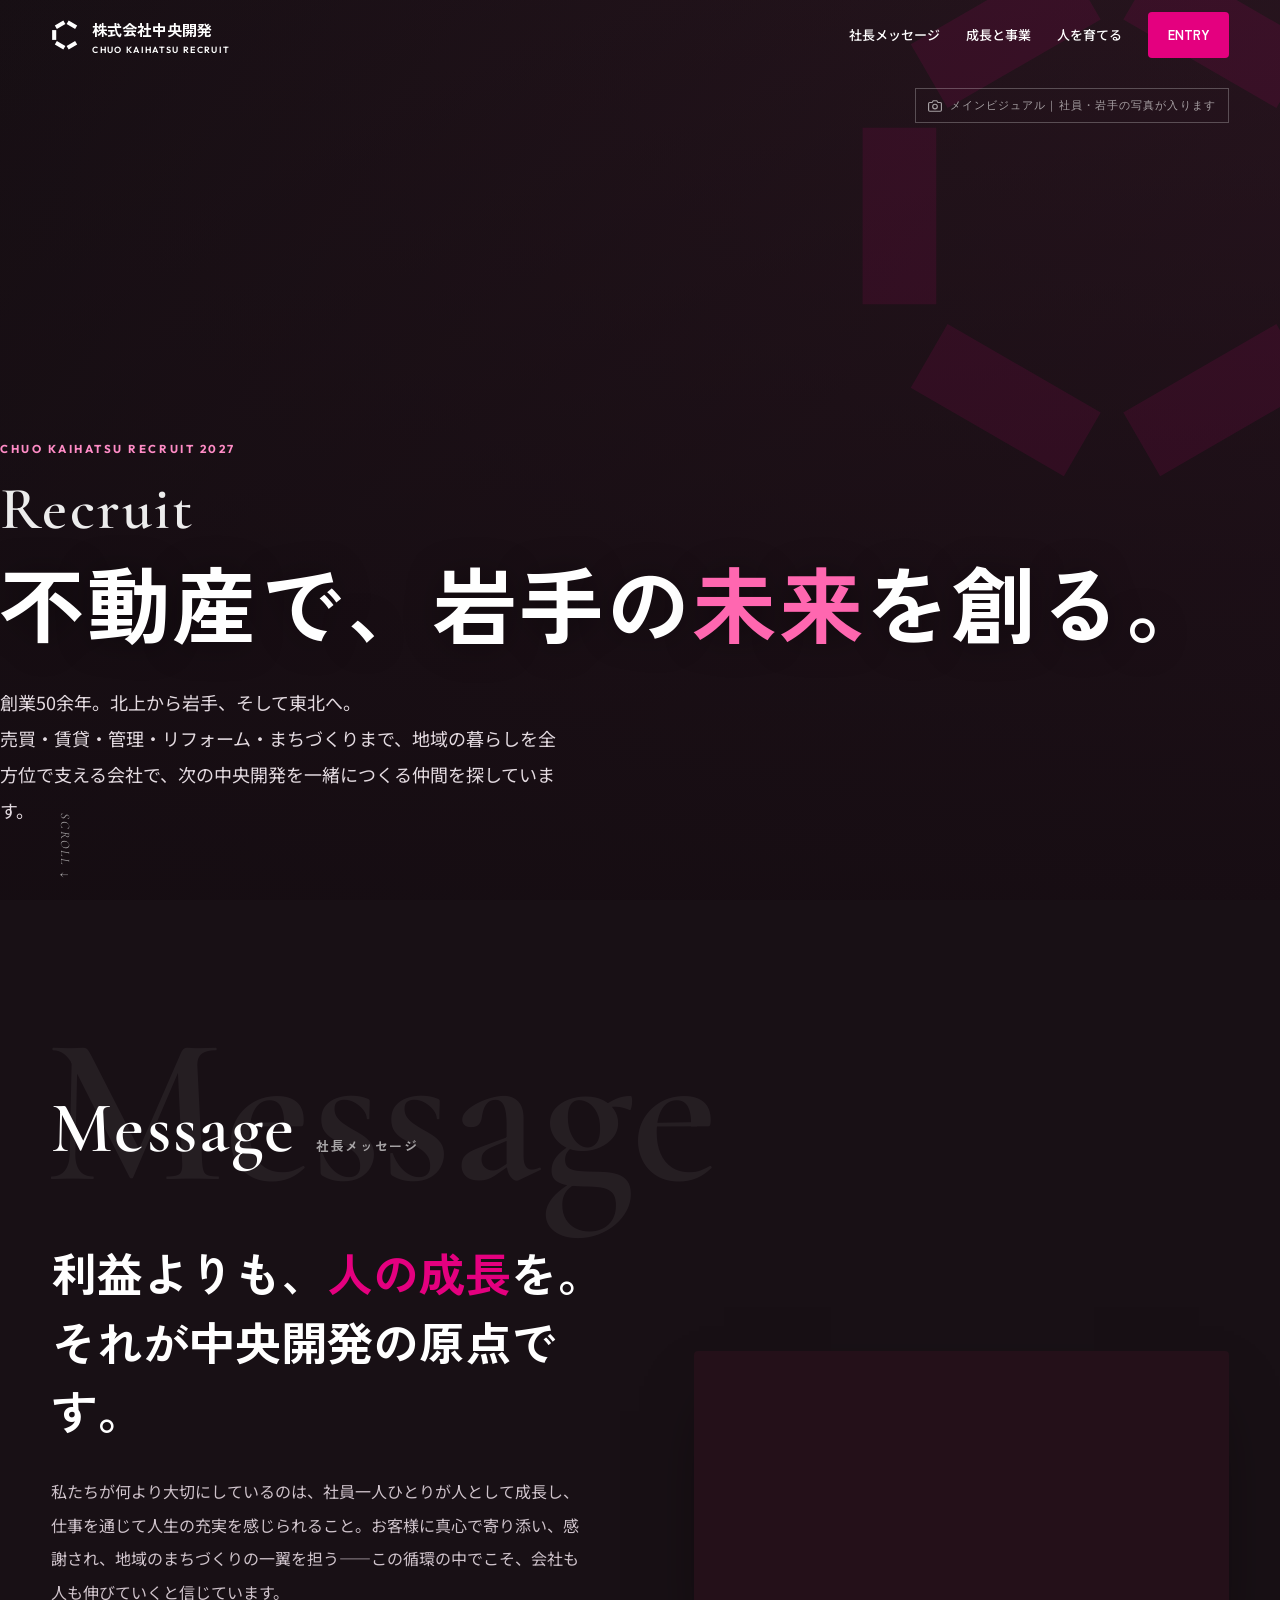
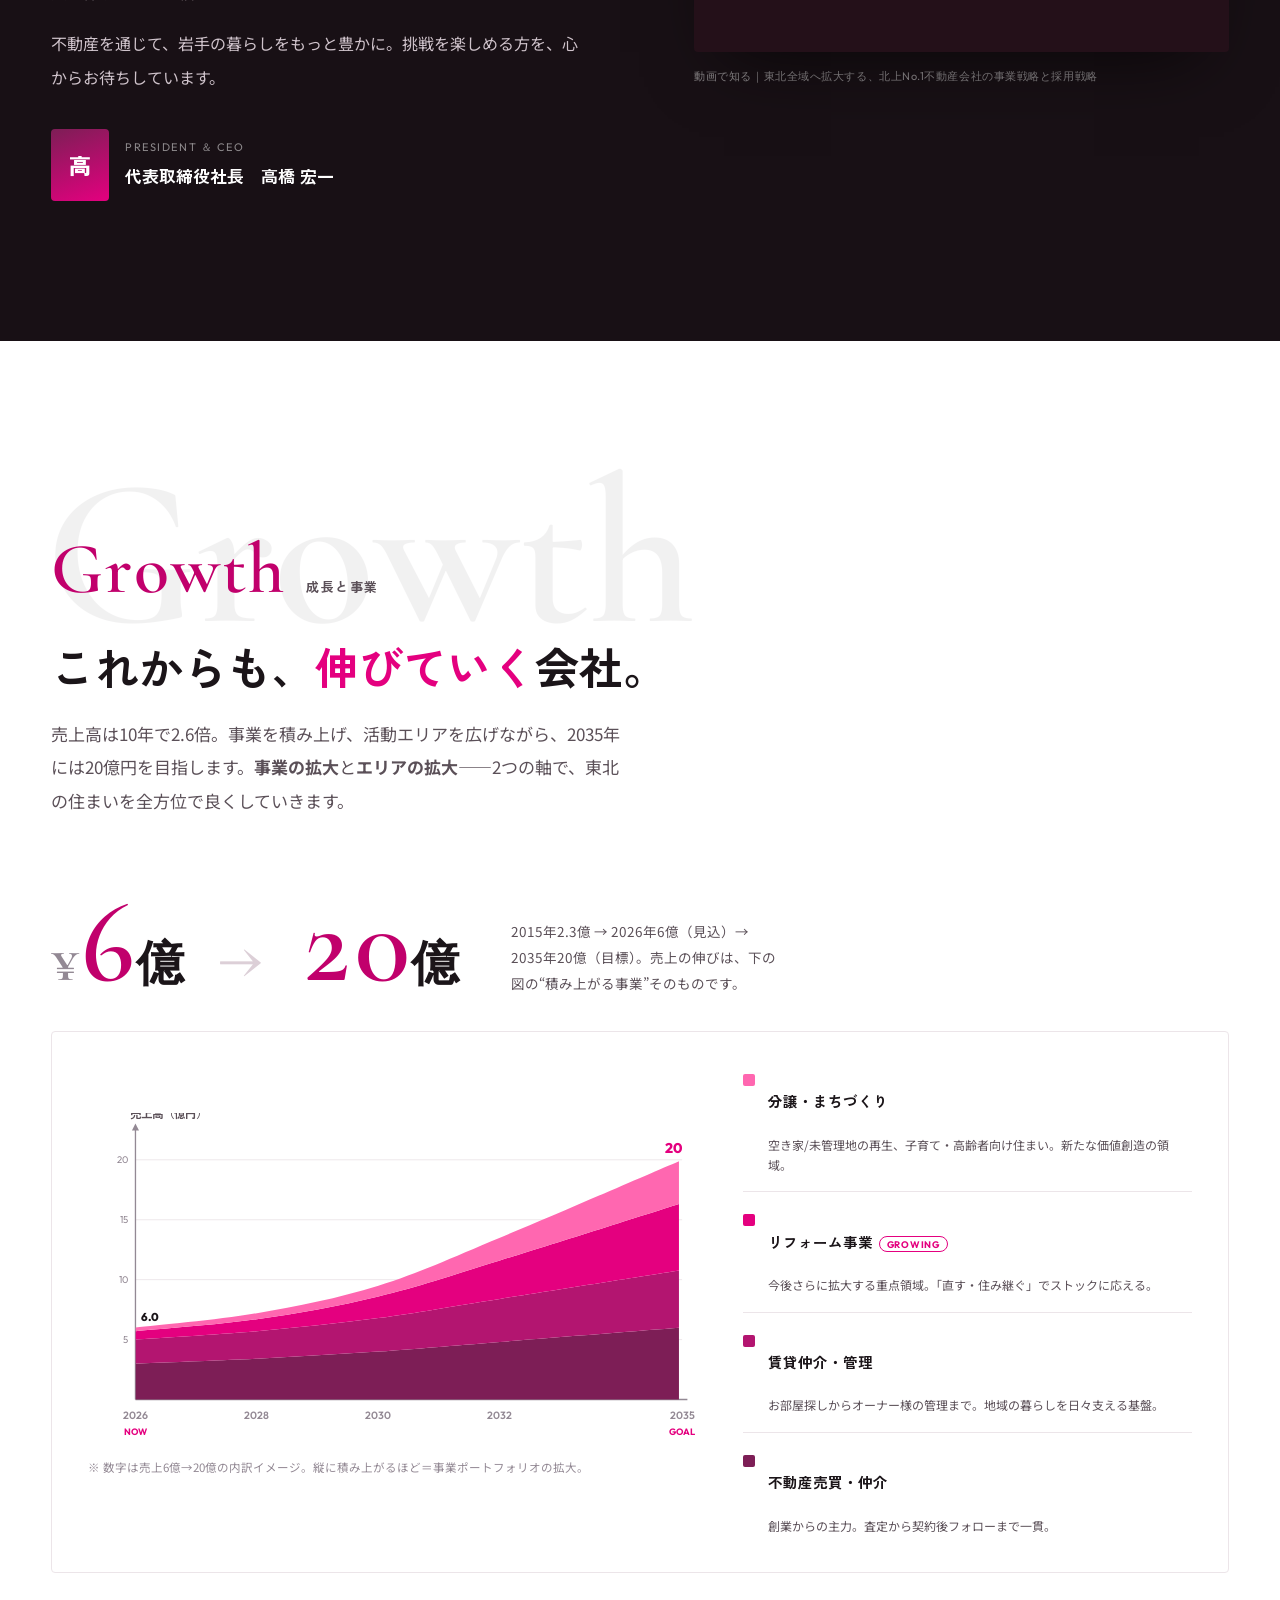
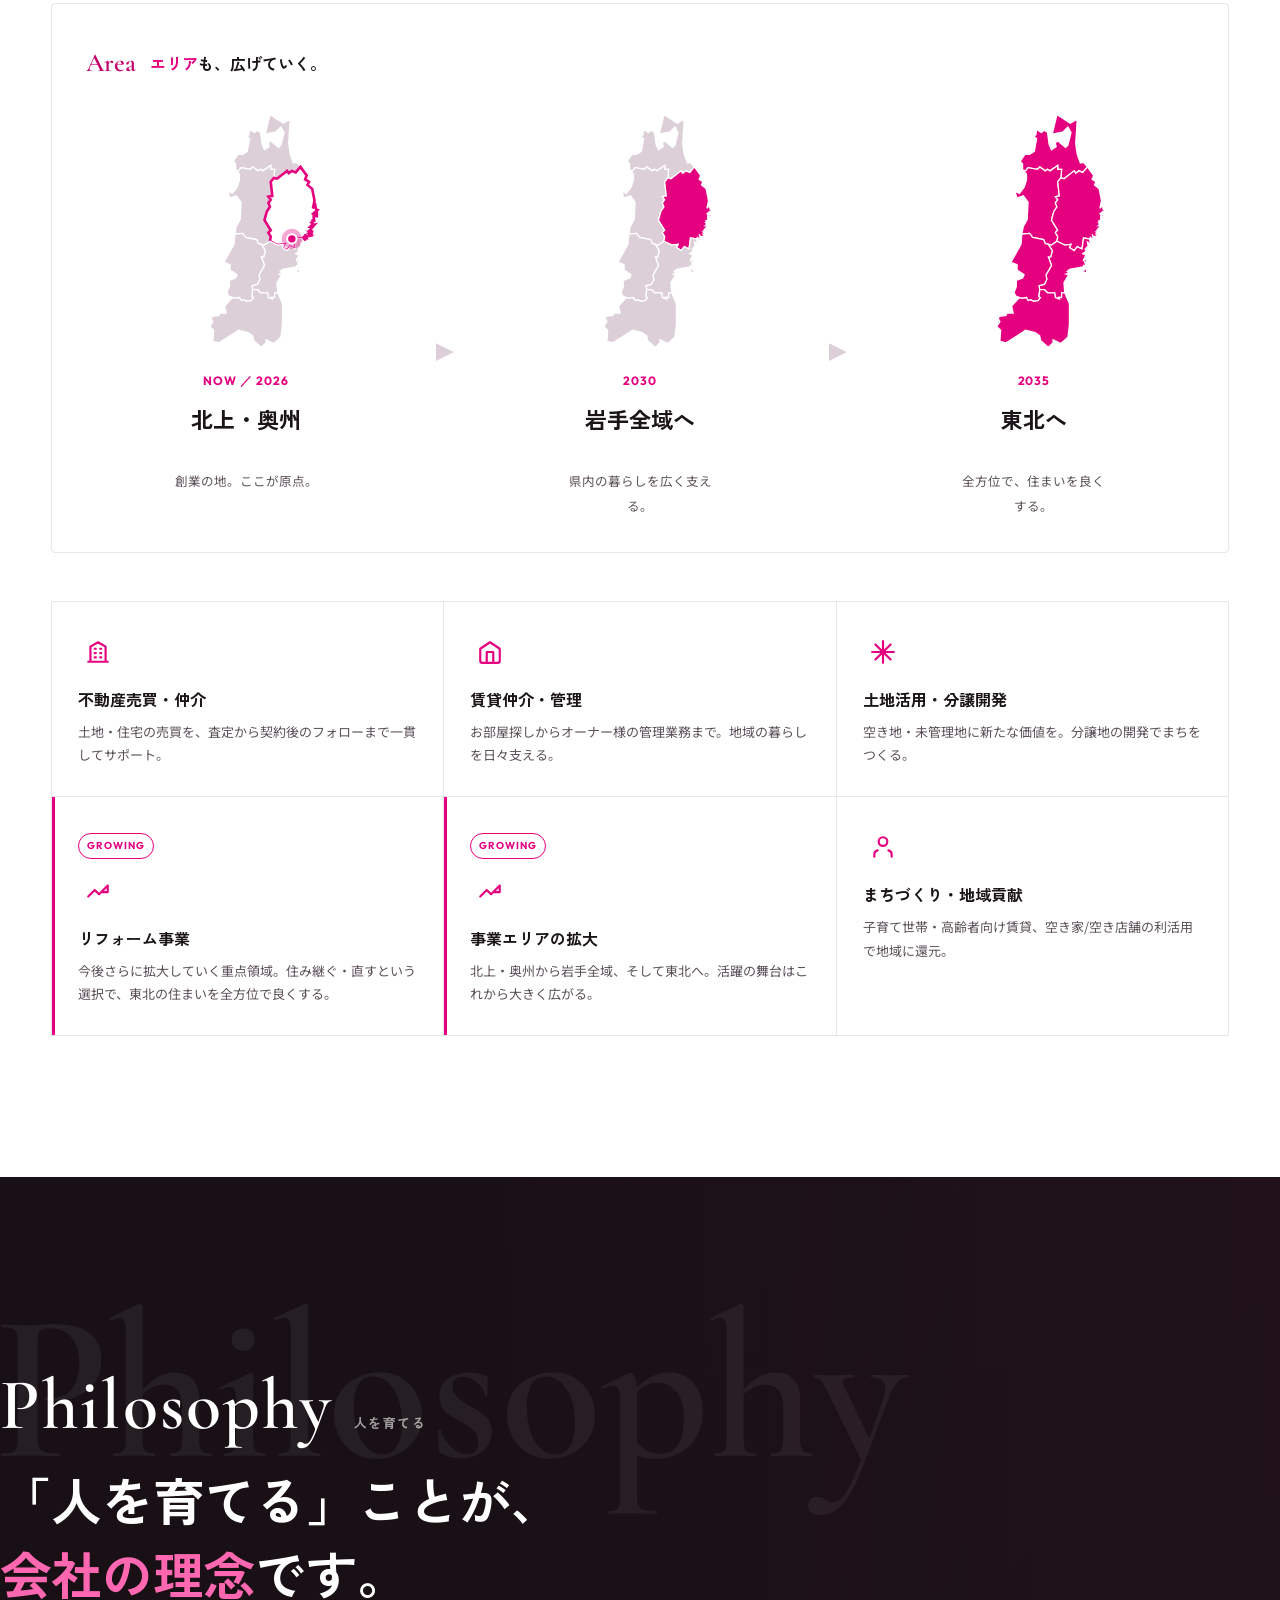
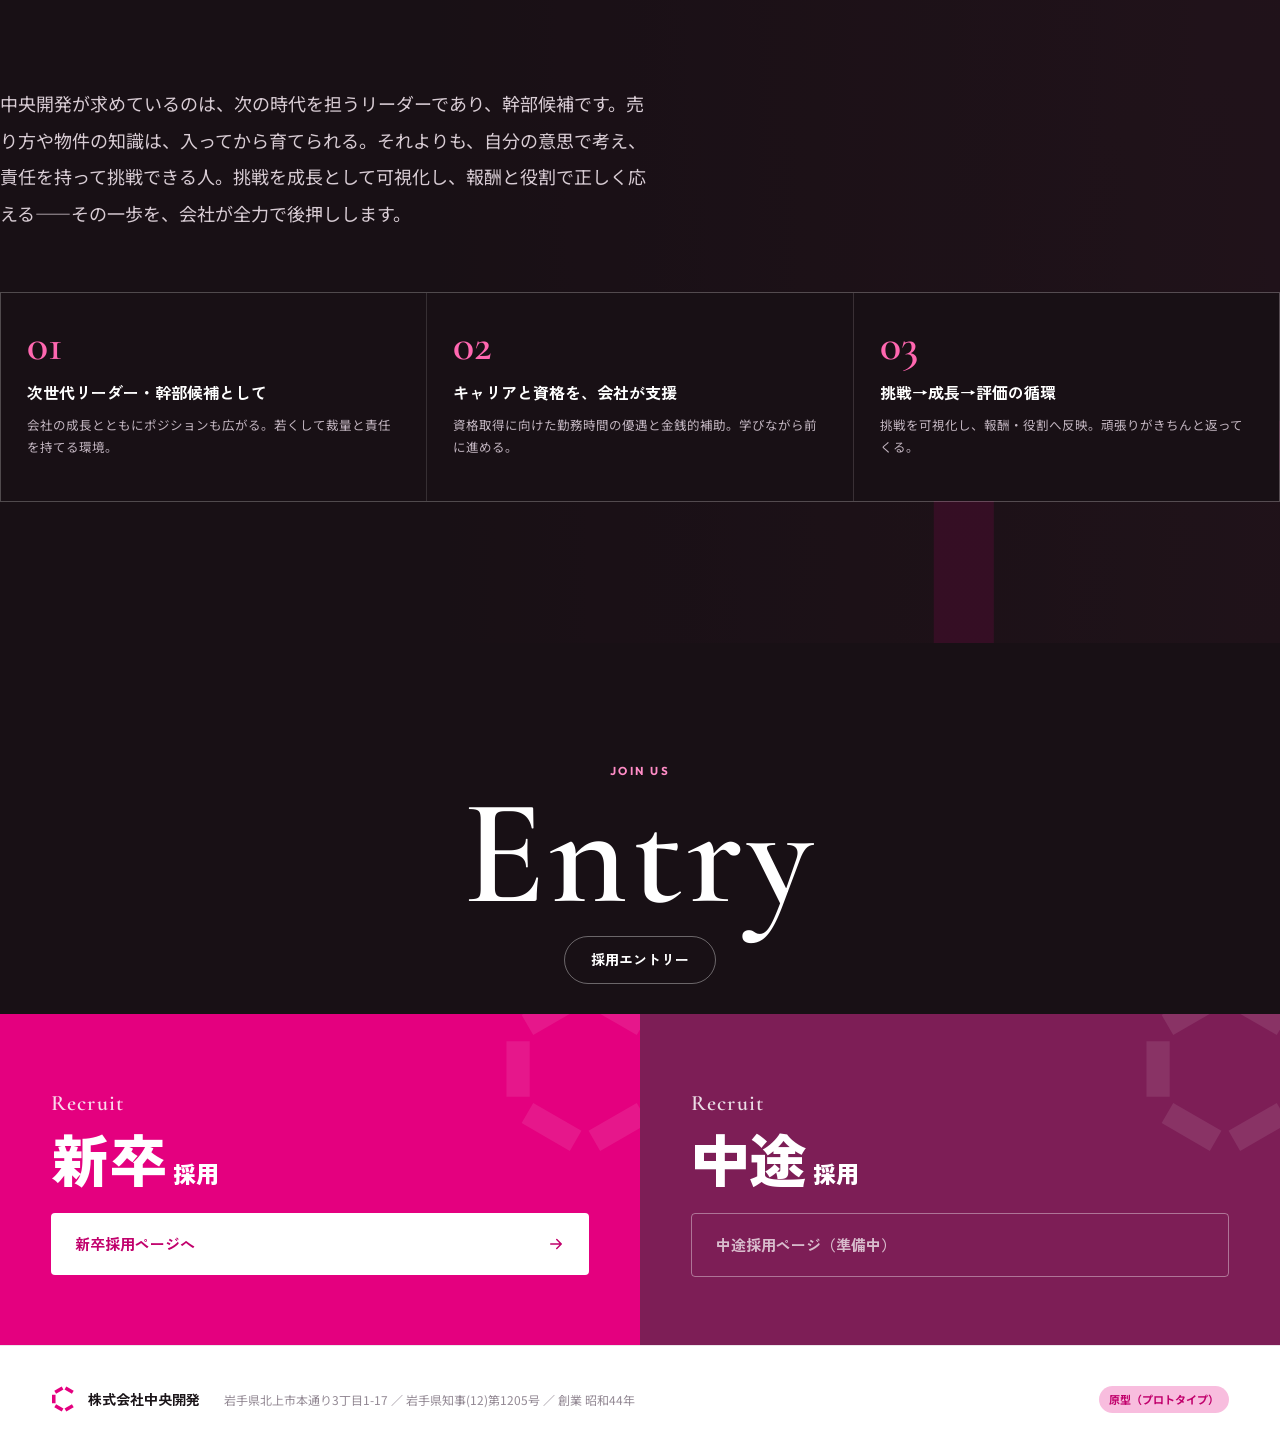
==== commit 9aaa022f: "採用トップをM&A総研グラマーに再設計（セリフ英字＋透かし見出し／Yu Gothic本文／余白広め／マゼンタは差し色のみ・Anton/グラデ/ストライプ除去） Co-Authored-By: Clau" ====
--- a/index.html
+++ b/index.html
@@ -11,7 +11,7 @@
 <link rel="icon" href="assets/img/logo.svg" type="image/svg+xml">
 <link rel="preconnect" href="https://fonts.googleapis.com">
 <link rel="preconnect" href="https://fonts.gstatic.com" crossorigin>
-<link rel="stylesheet" href="https://fonts.googleapis.com/css2?family=Anton&family=Zen+Kaku+Gothic+New:wght@500;700;900&family=Noto+Sans+JP:wght@400;500;700&family=Outfit:wght@500;600;700;800&display=swap">
+<link rel="stylesheet" href="https://fonts.googleapis.com/css2?family=Anton&family=Cormorant+Garamond:ital,wght@0,500;0,600;0,700;1,600&family=Zen+Kaku+Gothic+New:wght@500;700;900&family=Noto+Sans+JP:wght@400;500;700&family=Noto+Serif+JP:wght@600;700&family=Outfit:wght@500;600;700;800&display=swap">
 <link rel="stylesheet" href="assets/css/base.css">
 <link rel="stylesheet" href="assets/css/top.css">
 </head>
@@ -41,20 +41,23 @@
   <div class="photo-tag"><svg viewBox="0 0 24 24" fill="none" stroke="currentColor" stroke-width="2"><path d="M23 19a2 2 0 0 1-2 2H3a2 2 0 0 1-2-2V8a2 2 0 0 1 2-2h4l2-3h6l2 3h4a2 2 0 0 1 2 2z"/><circle cx="12" cy="13" r="4"/></svg>メインビジュアル｜社員・岩手の写真が入ります</div>
   <div class="wrap inner">
     <div class="label" style="color:#ff8cc6;margin-bottom:18px">Chuo Kaihatsu Recruit 2027</div>
-    <div class="kick en">Recruit</div>
-    <h1>不動産で、岩手の<span class="mk">未来</span>を創る。</h1>
+    <div class="kick disp">Recruit</div>
+    <h1>不動産で、岩手の<span class="em">未来</span>を創る。</h1>
     <p class="lead">創業50余年。北上から岩手、そして東北へ。<br>売買・賃貸・管理・リフォーム・まちづくりまで、地域の暮らしを全方位で支える会社で、次の中央開発を一緒につくる仲間を探しています。</p>
   </div>
   <div class="scroll en">Scroll ↓</div>
 </section>
 
 <!-- ② 社長メッセージ -->
-<section class="sec white" id="message">
+<section class="sec deep" id="message">
   <div class="wrap">
+    <div class="shead reveal">
+      <span class="ghost">Message</span>
+      <div class="eyj"><span class="eng">Message</span><span class="jp">社長メッセージ</span></div>
+    </div>
     <div class="msg-grid">
       <div class="msg reveal">
-        <span class="label">Message ／ 社長メッセージ</span>
-        <h2 style="margin-top:16px">利益よりも、<span class="mk">人の成長</span>を。<br>それが中央開発の原点です。</h2>
+        <h2>利益よりも、<span class="em">人の成長</span>を。<br>それが中央開発の原点です。</h2>
         <div class="body">
           <p>私たちが何より大切にしているのは、社員一人ひとりが人として成長し、仕事を通じて人生の充実を感じられること。お客様に真心で寄り添い、感謝され、地域のまちづくりの一翼を担う——この循環の中でこそ、会社も人も伸びていくと信じています。</p>
           <p>不動産を通じて、岩手の暮らしをもっと豊かに。挑戦を楽しめる方を、心からお待ちしています。</p>
@@ -73,16 +76,17 @@
 </section>
 
 <!-- ③ 成長 + 事業 -->
-<section class="sec" id="growth">
+<section class="sec white" id="growth">
   <div class="wrap">
-    <div class="shead">
-      <div class="no en">01</div>
-      <div class="tx"><span class="label">Growth ＆ Business</span><h2>これからも、<span class="mk">伸びていく</span>会社。</h2></div>
+    <div class="shead reveal">
+      <span class="ghost">Growth</span>
+      <div class="eyj"><span class="eng">Growth</span><span class="jp">成長と事業</span></div>
+      <h2>これからも、<span class="em">伸びていく</span>会社。</h2>
+      <p>売上高は10年で2.6倍。事業を積み上げ、活動エリアを広げながら、2035年には20億円を目指します。<strong>事業の拡大</strong>と<strong>エリアの拡大</strong>——2つの軸で、東北の住まいを全方位で良くしていきます。</p>
     </div>
-    <p class="lead-p reveal" style="color:var(--ink-2);font-size:clamp(16px,1.5vw,19px);max-width:70ch;line-height:1.95">売上高は10年で2.6倍。事業を積み上げ、活動エリアを広げながら、2035年には20億円を目指します。<br><strong>事業の拡大</strong>と<strong>エリアの拡大</strong>——2つの軸で、東北の住まいを全方位で良くしていきます。</p>
 
     <div class="growth-lead reveal">
-      <div class="big"><s>¥</s>6<em>億</em> <span style="color:var(--ink-3)">→</span> 20<em>億</em></div>
+      <div class="big"><s>¥</s>6<em>億</em> <span class="arw">→</span> 20<em>億</em></div>
       <div style="max-width:34ch;color:var(--ink-2);font-size:13.5px">2015年2.3億 → 2026年6億（見込）→ 2035年20億（目標）。売上の伸びは、下の図の“積み上がる事業”そのものです。</div>
     </div>
 
@@ -100,7 +104,7 @@
     </div>
 
     <div class="area-exp reveal">
-      <div class="hd"><span class="label">Area Expansion</span><h3><span class="mk">エリア</span>も、広げていく。</h3></div>
+      <div class="hd"><span class="eng">Area</span><h3><span class="em">エリア</span>も、広げていく。</h3></div>
       <div class="area-maps">
         <div class="mstage"><div class="map s1" id="map1"></div>
           <div class="minfo"><span class="yr">NOW ／ 2026</span><h4>北上・奥州</h4><p>創業の地。ここが原点。</p></div></div>
@@ -129,13 +133,16 @@
   <div class="photo"></div>
   <svg class="cm" viewBox="-110 -110 220 220"><use href="#cmark"/></svg>
   <div class="sec wrap">
-    <span class="label">Our Philosophy ／ 人を育てる</span>
-    <h2>「人を育てる」ことが、<br><span class="mk">会社の理念</span>です。</h2>
-    <p class="lead">中央開発が求めているのは、次の時代を担うリーダーであり、幹部候補です。売り方や物件の知識は、入ってから育てられる。それよりも、自分の意思で考え、責任を持って挑戦できる人。挑戦を成長として可視化し、報酬と役割で正しく応える——その一歩を、会社が全力で後押しします。</p>
+    <div class="shead reveal">
+      <span class="ghost">Philosophy</span>
+      <div class="eyj"><span class="eng">Philosophy</span><span class="jp">人を育てる</span></div>
+      <h2>「人を育てる」ことが、<br><span class="em">会社の理念</span>です。</h2>
+    </div>
+    <p class="lead reveal">中央開発が求めているのは、次の時代を担うリーダーであり、幹部候補です。売り方や物件の知識は、入ってから育てられる。それよりも、自分の意思で考え、責任を持って挑戦できる人。挑戦を成長として可視化し、報酬と役割で正しく応える——その一歩を、会社が全力で後押しします。</p>
     <div class="pillars">
-      <div class="it reveal"><div class="n en">01</div><h3>次世代リーダー・幹部候補として</h3><p>会社の成長とともにポジションも広がる。若くして裁量と責任を持てる環境。</p></div>
-      <div class="it reveal"><div class="n en">02</div><h3>キャリアと資格を、会社が支援</h3><p>資格取得に向けた勤務時間の優遇と金銭的補助。学びながら前に進める。</p></div>
-      <div class="it reveal"><div class="n en">03</div><h3>挑戦→成長→評価の循環</h3><p>挑戦を可視化し、報酬・役割へ反映。頑張りがきちんと返ってくる。</p></div>
+      <div class="it reveal"><div class="n">01</div><h3>次世代リーダー・幹部候補として</h3><p>会社の成長とともにポジションも広がる。若くして裁量と責任を持てる環境。</p></div>
+      <div class="it reveal"><div class="n">02</div><h3>キャリアと資格を、会社が支援</h3><p>資格取得に向けた勤務時間の優遇と金銭的補助。学びながら前に進める。</p></div>
+      <div class="it reveal"><div class="n">03</div><h3>挑戦→成長→評価の循環</h3><p>挑戦を可視化し、報酬・役割へ反映。頑張りがきちんと返ってくる。</p></div>
     </div>
   </div>
 </section>
@@ -144,19 +151,19 @@
 <section id="entry">
   <div class="entry-band"><div style="position:relative;z-index:2">
     <span class="label" style="color:#ff8cc6">Join Us</span>
-    <div class="big en">Entry</div><div class="pill">採用エントリー</div>
+    <div class="big">Entry</div><div class="pill">採用エントリー</div>
   </div></div>
   <div class="split">
     <div class="panel shinso">
       <svg class="cms" viewBox="-110 -110 220 220"><use href="#cmark"/></svg>
-      <div class="kanji"><div class="rc en">Recruit</div><div class="jp">新卒<small>採用</small></div></div>
+      <div class="kanji"><div class="rc">Recruit</div><div class="jp">新卒<small>採用</small></div></div>
       <div class="btns">
         <a class="fill" href="shinsotsu/">新卒採用ページへ<svg viewBox="0 0 24 24" fill="none" stroke="currentColor" stroke-width="2" stroke-linecap="round" stroke-linejoin="round"><path d="M5 12h14M13 6l6 6-6 6"/></svg></a>
       </div>
     </div>
     <div class="panel chuto">
       <svg class="cms" viewBox="-110 -110 220 220"><use href="#cmark"/></svg>
-      <div class="kanji"><div class="rc en">Recruit</div><div class="jp">中途<small>採用</small></div></div>
+      <div class="kanji"><div class="rc">Recruit</div><div class="jp">中途<small>採用</small></div></div>
       <div class="btns">
         <a class="line" href="#" aria-disabled="true" onclick="return false" style="opacity:.7;cursor:default">中途採用ページ（準備中）</a>
       </div>
--- a/assets/css/base.css
+++ b/assets/css/base.css
@@ -28,16 +28,19 @@
 *{box-sizing:border-box}
 html{scroll-behavior:smooth;scroll-padding-top:70px}
 body{margin:0;background:var(--paper);color:var(--ink);
-  font-family:"Noto Sans JP",system-ui,"Hiragino Kaku Gothic ProN","Yu Gothic",sans-serif;
-  line-height:1.9;font-size:16px;-webkit-font-smoothing:antialiased}
+  font-family:"Yu Gothic Medium",YuGothic,"游ゴシック体","Hiragino Kaku Gothic ProN","Noto Sans JP",system-ui,sans-serif;
+  line-height:1.95;font-size:16px;-webkit-font-smoothing:antialiased;text-rendering:optimizeLegibility}
 img{max-width:100%;display:block}
-h1,h2,h3{font-family:"Zen Kaku Gothic New","Noto Sans JP",sans-serif;line-height:1.3;margin:0;font-weight:900}
-.wrap{max-width:1400px;margin:0 auto;padding:0 clamp(24px,4vw,72px)}
+h1,h2,h3{font-family:"Zen Kaku Gothic New","Noto Sans JP",sans-serif;line-height:1.42;margin:0;font-weight:700}
+.wrap{max-width:1320px;margin:0 auto;padding:0 clamp(24px,4vw,72px)}
 .en{font-family:"Anton",sans-serif;text-transform:uppercase;letter-spacing:.01em}
+/* セリフ英字ディスプレイ（M&A総研寄りの上品な見出し） */
+.disp{font-family:"Cormorant Garamond","Noto Serif JP",serif;font-weight:600;letter-spacing:.04em}
+.em{color:var(--brand);font-weight:inherit}
 .label{font-family:"Outfit",sans-serif;font-weight:700;letter-spacing:.22em;text-transform:uppercase;
   font-size:11.5px;color:var(--brand)}
 
-/* 蛍光ペン風マーカー（編集感） */
+/* 蛍光ペン風マーカー（旧・編集感）— 新デザインでは使わないが shinsotsu 互換のため残置 */
 .mk{background-image:linear-gradient(transparent 56%,var(--mk) 56%);background-repeat:no-repeat;
   background-size:0% 100%;transition:background-size .85s cubic-bezier(.4,0,.2,1) .15s;padding:0 .06em}
 .in .mk,.mk.in{background-size:100% 100%}
@@ -64,30 +67,41 @@
 @media(max-width:940px){.nav a:not(.cta){display:none}}
 
 /* 汎用セクション見出し */
-.sec{padding:clamp(70px,10vw,130px) 0}
+.sec{padding:clamp(78px,11vw,146px) 0}
 .sec.white{background:var(--surface)}
-.shead{display:flex;align-items:baseline;gap:18px;margin-bottom:clamp(32px,5vw,56px)}
-.shead .no{font-family:"Anton";font-size:clamp(38px,6vw,84px);color:var(--line-2);line-height:.8}
-.shead .tx .label{margin-bottom:12px;display:block}
-.shead .tx h2{font-size:clamp(26px,4vw,52px)}
-.shead .tx p{color:var(--ink-2);margin:14px 0 0;font-size:clamp(15px,1.4vw,17px);max-width:60ch}
+.sec.deep{background:var(--dark);color:#fff}
+
+/* セクションヘッド（セリフ英字＋透かし＝M&A総研グラマー） */
+.shead{position:relative;margin-bottom:clamp(40px,6vw,74px);padding-top:clamp(28px,4vw,52px)}
+.shead .ghost{position:absolute;top:-.16em;left:-.03em;z-index:0;
+  font-family:"Cormorant Garamond",serif;font-weight:600;font-size:clamp(92px,17vw,210px);
+  line-height:1;color:currentColor;opacity:.055;white-space:nowrap;pointer-events:none;user-select:none}
+.shead .eyj{position:relative;z-index:1;display:flex;align-items:baseline;gap:20px;flex-wrap:wrap}
+.shead .eng{font-family:"Cormorant Garamond","Noto Serif JP",serif;font-weight:600;
+  font-size:clamp(42px,6.2vw,72px);letter-spacing:.03em;line-height:1;color:var(--brand-deep)}
+.shead .jp{font-family:"Zen Kaku Gothic New";font-weight:700;font-size:13px;letter-spacing:.12em;color:var(--ink-2)}
+.shead h2{position:relative;z-index:1;font-size:clamp(25px,3.5vw,44px);margin-top:clamp(18px,2.4vw,28px);
+  line-height:1.5;font-weight:700}
+.shead p{position:relative;z-index:1;color:var(--ink-2);margin:18px 0 0;font-size:clamp(15px,1.4vw,17px);
+  max-width:64ch;line-height:1.95}
+.sec.deep .shead .eng{color:#fff}
+.sec.deep .shead .jp{color:rgba(255,255,255,.62)}
+.sec.deep .shead p{color:#cfc3cb}
 
 /* ヒーロー（共通の枠。写真は各ページで差し替え） */
 .hero{position:relative;display:flex;align-items:flex-end;overflow:hidden;color:#fff}
 .hero .photo{position:absolute;inset:0;background:
-   linear-gradient(180deg,rgba(24,16,21,.15),rgba(24,16,21,.78)),
-   linear-gradient(115deg,var(--dark),var(--dark-2) 55%,#3a1830)}
-.hero .photo::after{content:"";position:absolute;inset:0;opacity:.5;
-  background-image:repeating-linear-gradient(135deg,rgba(255,255,255,.04) 0 2px,transparent 2px 9px)}
+   linear-gradient(180deg,rgba(20,12,17,.28),rgba(20,12,17,.72) 62%,rgba(20,12,17,.9)),
+   linear-gradient(118deg,var(--dark),var(--dark-2) 60%,#331726)}
 .hero .cm{position:absolute;color:var(--brand);pointer-events:none}
 .photo-tag{position:absolute;top:88px;right:clamp(20px,4vw,72px);z-index:3;display:flex;align-items:center;gap:8px;
   font-family:"Outfit";font-size:11px;letter-spacing:.1em;color:rgba(255,255,255,.6);
   border:1px solid rgba(255,255,255,.25);padding:6px 12px}
 .photo-tag svg{width:14px;height:14px}
 .hero .inner{position:relative;z-index:2;width:100%;padding:0 0 clamp(48px,8vh,96px)}
-.hero .kick{font-family:"Anton";line-height:.86;color:rgba(255,255,255,.13)}
-.hero h1{font-weight:900;letter-spacing:.02em;text-shadow:0 2px 30px rgba(0,0,0,.4)}
-.hero h1 .mk{--mk:rgba(228,0,127,.85);color:#fff}
+.hero .kick{font-family:"Cormorant Garamond",serif;font-weight:600;line-height:1;color:rgba(255,255,255,.92)}
+.hero h1{font-weight:700;letter-spacing:.03em;text-shadow:0 2px 34px rgba(0,0,0,.42)}
+.hero h1 .em{color:var(--pink)}
 .hero .lead{color:#e4dbe1}
 
 /* 右サイド縦タブ ＋ トップへ戻る */
@@ -117,7 +131,7 @@
 
 /* Entryバンド（共通ベース） */
 .entry-band{position:relative;background:var(--dark);color:#fff;text-align:center;overflow:hidden}
-.entry-band .big{font-family:"Anton"}
+.entry-band .big{font-family:"Cormorant Garamond",serif;font-weight:600;letter-spacing:.03em}
 
 /* フッター */
 footer{background:var(--surface);border-top:1px solid var(--line)}
--- a/assets/css/top.css
+++ b/assets/css/top.css
@@ -1,60 +1,61 @@
 /* =========================================================
    トップページ固有スタイル (top.css) — base.css の後に読み込む
+   M&A総研寄り：セリフ英字＋透かし／余白広め／マゼンタは差し色のみ
    ========================================================= */
 
-/* ヒーロー個別サイズ */
+/* ヒーロー */
 .hero{min-height:100svh}
-.hero .cm{right:-8%;top:-6%;width:min(50vw,560px);height:min(50vw,560px);opacity:.13}
-.hero .kick{font-size:clamp(48px,15vw,190px);margin-bottom:-.06em}
-.hero h1{font-size:clamp(38px,7.6vw,96px)}
-.hero .lead{max-width:56ch;margin:26px 0 0;font-size:clamp(15px,1.5vw,19px);line-height:1.95}
+.hero .cm{right:-8%;top:-6%;width:min(48vw,540px);height:min(48vw,540px);opacity:.1}
+.hero .kick{font-size:clamp(30px,5vw,60px);margin-bottom:6px}
+.hero h1{font-size:clamp(36px,6.6vw,88px);line-height:1.34}
+.hero .lead{max-width:56ch;margin:26px 0 0;font-size:clamp(15px,1.5vw,18px);line-height:2}
 .hero .scroll{position:absolute;left:clamp(20px,4vw,72px);bottom:20px;z-index:3;
-  font-family:"Outfit";font-size:10px;letter-spacing:.3em;color:rgba(255,255,255,.55);writing-mode:vertical-rl}
+  font-family:"Cormorant Garamond",serif;font-style:italic;font-size:13px;letter-spacing:.16em;
+  color:rgba(255,255,255,.6);writing-mode:vertical-rl}
 
-/* ② 社長メッセージ */
-.msg-grid{display:grid;grid-template-columns:1.02fr .98fr;gap:clamp(30px,5vw,64px);align-items:end}
-.msg h2{font-size:clamp(30px,4.4vw,58px);line-height:1.45}
-.msg .body{margin-top:30px;color:var(--ink-2);font-size:17px;max-width:60ch}
-.msg .body p+p{margin-top:16px}
-.sign{margin-top:32px;display:flex;align-items:center;gap:16px}
-.sign .p{width:60px;height:74px;flex:none;border-radius:var(--r);overflow:hidden;position:relative;
-  background:linear-gradient(150deg,var(--plum),var(--brand));display:grid;place-items:center;color:#fff;
+/* ② 社長メッセージ（deep セクション） */
+.msg-grid{display:grid;grid-template-columns:1.04fr .96fr;gap:clamp(34px,5vw,72px);align-items:center}
+.msg h2{font-size:clamp(26px,3.6vw,46px);line-height:1.5;font-weight:700}
+.msg .body{margin-top:30px;color:#cfc3cb;font-size:16px;max-width:60ch;line-height:2.1}
+.msg .body p+p{margin-top:18px}
+.sign{margin-top:34px;display:flex;align-items:center;gap:16px}
+.sign .p{width:58px;height:72px;flex:none;border-radius:var(--r);overflow:hidden;position:relative;
+  background:linear-gradient(160deg,var(--plum),var(--brand));display:grid;place-items:center;color:#fff;
   font-family:"Zen Kaku Gothic New";font-weight:900;font-size:22px}
-.sign small{font-family:"Outfit";letter-spacing:.14em;color:var(--ink-3);font-size:11px;display:block}
-.sign b{font-family:"Zen Kaku Gothic New";font-size:18px}
+.sign small{font-family:"Outfit";letter-spacing:.14em;color:rgba(255,255,255,.5);font-size:11px;display:block}
+.sign b{font-family:"Zen Kaku Gothic New";font-size:17px;color:#fff}
 .media .video{position:relative;aspect-ratio:16/9;border-radius:var(--r);overflow:hidden;
-  background:linear-gradient(150deg,var(--dark),#33172a);display:grid;place-items:center;box-shadow:var(--shadow-lg)}
+  background:#241019;box-shadow:0 30px 70px -30px rgba(0,0,0,.7)}
 .media .video iframe{position:absolute;inset:0;width:100%;height:100%;border:0}
-.media .video .play{width:76px;height:76px;border-radius:99px;background:var(--brand);display:grid;place-items:center;transition:.2s}
-.media .video:hover .play{transform:scale(1.07)}
-.media .video .play svg{width:26px;height:26px;color:#fff;margin-left:4px}
-.media .cap{display:block;margin-top:12px;font-family:"Outfit";font-size:11px;letter-spacing:.06em;color:var(--ink-3)}
+.media .cap{display:block;margin-top:14px;font-family:"Outfit";font-size:11px;letter-spacing:.05em;color:rgba(255,255,255,.5)}
 @media(max-width:800px){.msg-grid{grid-template-columns:1fr}}
 
-/* ③ 成長 + 事業 */
-.growth-lead{display:flex;flex-wrap:wrap;gap:24px 48px;align-items:flex-end;margin:36px 0 0}
-.growth-lead .big{font-family:"Anton";font-size:clamp(58px,9.5vw,124px);line-height:.9;color:var(--brand);
-  font-variant-numeric:tabular-nums}
-.growth-lead .big s{text-decoration:none;color:var(--ink-3)}
-.growth-lead .big em{font-style:normal;font-size:.5em;color:var(--ink)}
+/* ③ 成長 + 事業（white） */
+.growth-lead{display:flex;flex-wrap:wrap;gap:20px 52px;align-items:flex-end;margin:6px 0 0}
+.growth-lead .big{font-family:"Cormorant Garamond",serif;font-weight:600;font-size:clamp(56px,9vw,120px);
+  line-height:.92;color:var(--brand-deep);font-variant-numeric:tabular-nums}
+.growth-lead .big s{text-decoration:none;color:var(--ink-3);font-size:.5em}
+.growth-lead .big em{font-style:normal;font-size:.42em;color:var(--ink)}
+.growth-lead .big .arw{color:var(--line-2);font-size:.6em;padding:0 .1em}
 .chartwrap{display:grid;grid-template-columns:1.35fr 1fr;gap:clamp(24px,4vw,48px);align-items:center;
-  background:var(--surface);border:1px solid var(--line);border-radius:var(--r);padding:clamp(20px,3vw,34px);margin-top:26px}
+  background:var(--surface);border:1px solid var(--line);border-radius:var(--r);padding:clamp(22px,3vw,36px);margin-top:34px}
 .chartwrap svg{width:100%;height:auto;display:block}
-.layers{display:flex;flex-direction:column;gap:14px}
-.ly{display:flex;gap:13px;align-items:flex-start;padding-bottom:14px;border-bottom:1px solid var(--line)}
+.layers{display:flex;flex-direction:column;gap:16px}
+.ly{display:flex;gap:13px;align-items:flex-start;padding-bottom:16px;border-bottom:1px solid var(--line)}
 .ly:last-child{border-bottom:none;padding-bottom:0}
-.ly .sw{width:14px;height:14px;border-radius:2px;flex:none;margin-top:5px}
+.ly .sw{width:12px;height:12px;border-radius:2px;flex:none;margin-top:6px}
 .ly h4{font-size:14.5px;font-weight:700;font-family:"Zen Kaku Gothic New"}
-.ly p{font-size:12px;color:var(--ink-2);margin:2px 0 0;line-height:1.6}
+.ly p{font-size:12px;color:var(--ink-2);margin:3px 0 0;line-height:1.7}
 .ly .gtag{font-family:"Outfit";font-size:9.5px;font-weight:700;letter-spacing:.08em;color:var(--brand);
   border:1px solid var(--brand);border-radius:99px;padding:1px 7px;margin-left:6px;vertical-align:middle}
-.chart-cap{font-size:11.5px;color:var(--ink-3);margin-top:14px}
+.chart-cap{font-size:11.5px;color:var(--ink-3);margin-top:16px}
 
 /* エリア拡大（地図） */
-.area-exp{margin-top:26px;background:var(--surface);border:1px solid var(--line);border-radius:var(--r);
-  padding:clamp(20px,3vw,30px) clamp(20px,3vw,34px)}
-.area-exp .hd{display:flex;align-items:center;gap:12px;margin-bottom:20px}
-.area-exp .hd h3{font-size:17px}
+.area-exp{margin-top:30px;background:var(--surface);border:1px solid var(--line);border-radius:var(--r);
+  padding:clamp(24px,3vw,34px)}
+.area-exp .hd{display:flex;align-items:center;gap:14px;margin-bottom:24px}
+.area-exp .hd .eng{font-family:"Cormorant Garamond",serif;font-weight:600;font-size:26px;color:var(--brand-deep)}
+.area-exp .hd h3{font-size:16px;font-weight:700}
 .area-maps{display:flex;align-items:flex-start;justify-content:center;gap:clamp(8px,2vw,30px);flex-wrap:nowrap}
 .mstage{flex:1;min-width:0;text-align:center}
 .map{display:flex;justify-content:center;height:clamp(160px,20vw,240px)}
@@ -69,60 +70,60 @@
 .minfo .yr{font-family:"Outfit";font-weight:700;font-size:12px;color:var(--brand);letter-spacing:.08em;display:block;margin-top:16px}
 .minfo h4{font-family:"Zen Kaku Gothic New";font-weight:700;font-size:clamp(16px,2vw,22px);margin-top:5px}
 .minfo p{font-size:12.5px;color:var(--ink-2);margin:5px auto 0;max-width:22ch}
-.marrow{align-self:center;font-family:"Anton";color:var(--brand);font-size:clamp(20px,3vw,34px);flex:0 0 auto;padding-top:6%}
+.marrow{align-self:center;font-family:"Cormorant Garamond",serif;color:var(--line-2);font-size:clamp(22px,3vw,38px);flex:0 0 auto;padding-top:6%}
 @media(max-width:820px){.chartwrap{grid-template-columns:1fr}}
 @media(max-width:640px){.area-maps{flex-direction:column;align-items:center}.mstage{width:100%}.marrow{transform:rotate(90deg);padding:0}}
 
-/* 事業カード */
-.biz{display:grid;grid-template-columns:repeat(3,1fr);gap:16px;margin-top:44px}
-.card{background:var(--surface);border:1px solid var(--line);border-radius:var(--r);padding:22px;transition:.18s}
-.card:hover{transform:translateY(-3px);box-shadow:var(--shadow);border-color:var(--line-2)}
-.card .ic{width:40px;height:40px;border-radius:10px;background:var(--mk);color:var(--brand);display:grid;place-items:center;margin-bottom:14px}
-.card .ic svg{width:21px;height:21px}
+/* 事業カード（フラット・マゼンタ差し色） */
+.biz{display:grid;grid-template-columns:repeat(3,1fr);gap:1px;margin-top:48px;
+  background:var(--line);border:1px solid var(--line)}
+.card{background:var(--surface);padding:30px 26px;transition:.2s;position:relative}
+.card:hover{background:var(--paper)}
+.card .ic{width:40px;height:40px;color:var(--brand);display:grid;place-items:center;margin-bottom:16px}
+.card .ic svg{width:26px;height:26px}
 .card h3{font-size:16px;font-weight:700}
-.card p{font-size:13px;color:var(--ink-2);margin:8px 0 0}
-.card.expand{background:linear-gradient(150deg,var(--brand),var(--plum));color:#fff;border:none}
-.card.expand .ic{background:rgba(255,255,255,.18);color:#fff}
-.card.expand p{color:#ffdcee}
+.card p{font-size:13px;color:var(--ink-2);margin:9px 0 0;line-height:1.8}
+.card.expand::before{content:"";position:absolute;left:0;top:0;bottom:0;width:3px;background:var(--brand)}
 .card .tagx{display:inline-block;font-family:"Outfit";font-size:10px;font-weight:700;letter-spacing:.1em;
-  background:rgba(255,255,255,.2);padding:2px 8px;border-radius:99px;margin-bottom:10px}
+  color:var(--brand);border:1px solid var(--brand);padding:2px 8px;border-radius:99px;margin-bottom:12px}
 @media(max-width:840px){.biz{grid-template-columns:1fr}}
 
-/* ④ 人を育てる */
+/* ④ 人を育てる（deep） */
 .people{position:relative;background:var(--dark);color:#fff;overflow:hidden}
-.people .photo{position:absolute;inset:0;opacity:.5;background:
-  linear-gradient(90deg,var(--dark) 25%,transparent),linear-gradient(150deg,#3a1830,var(--dark-2))}
-.people .cm{position:absolute;right:-6%;bottom:-14%;width:min(46vw,460px);height:min(46vw,460px);color:var(--brand);opacity:.16}
+.people .photo{position:absolute;inset:0;opacity:.42;background:
+  linear-gradient(90deg,var(--dark) 28%,transparent),linear-gradient(150deg,#331726,var(--dark-2))}
+.people .cm{position:absolute;right:-6%;bottom:-14%;width:min(44vw,440px);height:min(44vw,440px);color:var(--brand);opacity:.12}
 .people .wrap{position:relative;z-index:2}
-.people .label{color:var(--pink)}
-.people h2{font-size:clamp(30px,5.2vw,68px);margin-top:18px;line-height:1.38}
-.people h2 .mk{--mk:rgba(228,0,127,.9)}
-.people .lead{color:#d8ccd4;max-width:66ch;margin-top:28px;font-size:clamp(16px,1.5vw,19px);line-height:1.95}
-.pillars{margin-top:clamp(36px,5vw,56px);display:grid;grid-template-columns:repeat(3,1fr);gap:1px;
-  background:rgba(255,255,255,.12);border:1px solid rgba(255,255,255,.12)}
-.pillars .it{background:var(--dark);padding:28px 24px}
-.pillars .it .n{font-family:"Anton";font-size:34px;color:var(--brand);line-height:1}
-.pillars .it h3{font-size:16px;margin-top:12px}
-.pillars .it p{color:#c2b5c0;font-size:12.5px;margin-top:8px}
+.people .shead .eng{color:#fff}
+.people .shead .jp{color:rgba(255,255,255,.6)}
+.people h2{font-size:clamp(28px,4vw,54px);margin-top:22px;line-height:1.44;font-weight:700}
+.people h2 .em{color:var(--pink)}
+.people .lead{color:#d8ccd4;max-width:66ch;margin-top:28px;font-size:clamp(16px,1.5vw,18px);line-height:2.05}
+.pillars{margin-top:clamp(40px,5vw,60px);display:grid;grid-template-columns:repeat(3,1fr);gap:1px;
+  background:rgba(255,255,255,.13);border:1px solid rgba(255,255,255,.13)}
+.pillars .it{background:var(--dark);padding:30px 26px}
+.pillars .it .n{font-family:"Cormorant Garamond",serif;font-weight:600;font-size:44px;color:var(--pink);line-height:1}
+.pillars .it h3{font-size:16px;margin-top:14px;font-weight:700}
+.pillars .it p{color:#c2b5c0;font-size:12.5px;margin-top:10px;line-height:1.8}
 @media(max-width:800px){.pillars{grid-template-columns:1fr}}
 
 /* ⑤ Entry（新卒/中途 分割） */
-.entry-band{padding:clamp(56px,9vw,96px) 24px 26px}
-.entry-band .big{font-size:clamp(60px,13vw,150px);line-height:.9;letter-spacing:.02em}
-.entry-band .pill{display:inline-block;margin-top:14px;border:1px solid rgba(255,255,255,.4);border-radius:99px;
+.entry-band{padding:clamp(64px,10vw,110px) 24px 30px}
+.entry-band .big{font-size:clamp(64px,13vw,150px);line-height:.92}
+.entry-band .pill{display:inline-block;margin-top:14px;border:1px solid rgba(255,255,255,.36);border-radius:99px;
   padding:9px 26px;font-size:14px;font-weight:700;font-family:"Zen Kaku Gothic New"}
 .split{display:grid;grid-template-columns:1fr 1fr}
-.panel{padding:clamp(40px,6vw,64px) clamp(28px,4vw,52px);display:flex;flex-direction:column;gap:22px;position:relative;overflow:hidden}
+.panel{padding:clamp(44px,6vw,68px) clamp(28px,4vw,54px);display:flex;flex-direction:column;gap:24px;position:relative;overflow:hidden}
 .panel.shinso{background:var(--brand)}.panel.chuto{background:var(--plum)}
-.panel .cms{position:absolute;right:-30px;top:-30px;width:180px;height:180px;color:#fff;opacity:.1}
+.panel .cms{position:absolute;right:-30px;top:-30px;width:170px;height:170px;color:#fff;opacity:.09}
 .panel .kanji{color:#fff;position:relative;z-index:2}
-.panel .kanji .rc{font-family:"Anton";font-size:16px;letter-spacing:.05em;opacity:.85}
-.panel .kanji .jp{font-family:"Zen Kaku Gothic New";font-weight:900;font-size:clamp(40px,6vw,60px);line-height:1.05}
+.panel .kanji .rc{font-family:"Cormorant Garamond",serif;font-weight:600;font-size:22px;letter-spacing:.05em;opacity:.85}
+.panel .kanji .jp{font-family:"Zen Kaku Gothic New";font-weight:900;font-size:clamp(38px,6vw,58px);line-height:1.08;margin-top:2px}
 .panel .kanji .jp small{font-size:.4em;margin-left:6px}
 .panel .btns{display:flex;flex-direction:column;gap:11px;position:relative;z-index:2}
 .panel .btns a{display:flex;align-items:center;justify-content:space-between;text-decoration:none;
   padding:16px 24px;border-radius:var(--r);font-weight:700;font-size:15px;font-family:"Zen Kaku Gothic New";transition:.16s}
-.panel .btns a.line{border:1.5px solid rgba(255,255,255,.6);color:#fff}
+.panel .btns a.line{border:1.5px solid rgba(255,255,255,.55);color:#fff}
 .panel .btns a.line:hover{background:rgba(255,255,255,.12)}
 .panel .btns a.fill{background:#fff}
 .panel.shinso .btns a.fill{color:var(--brand-deep)}.panel.chuto .btns a.fill{color:var(--plum-deep)}
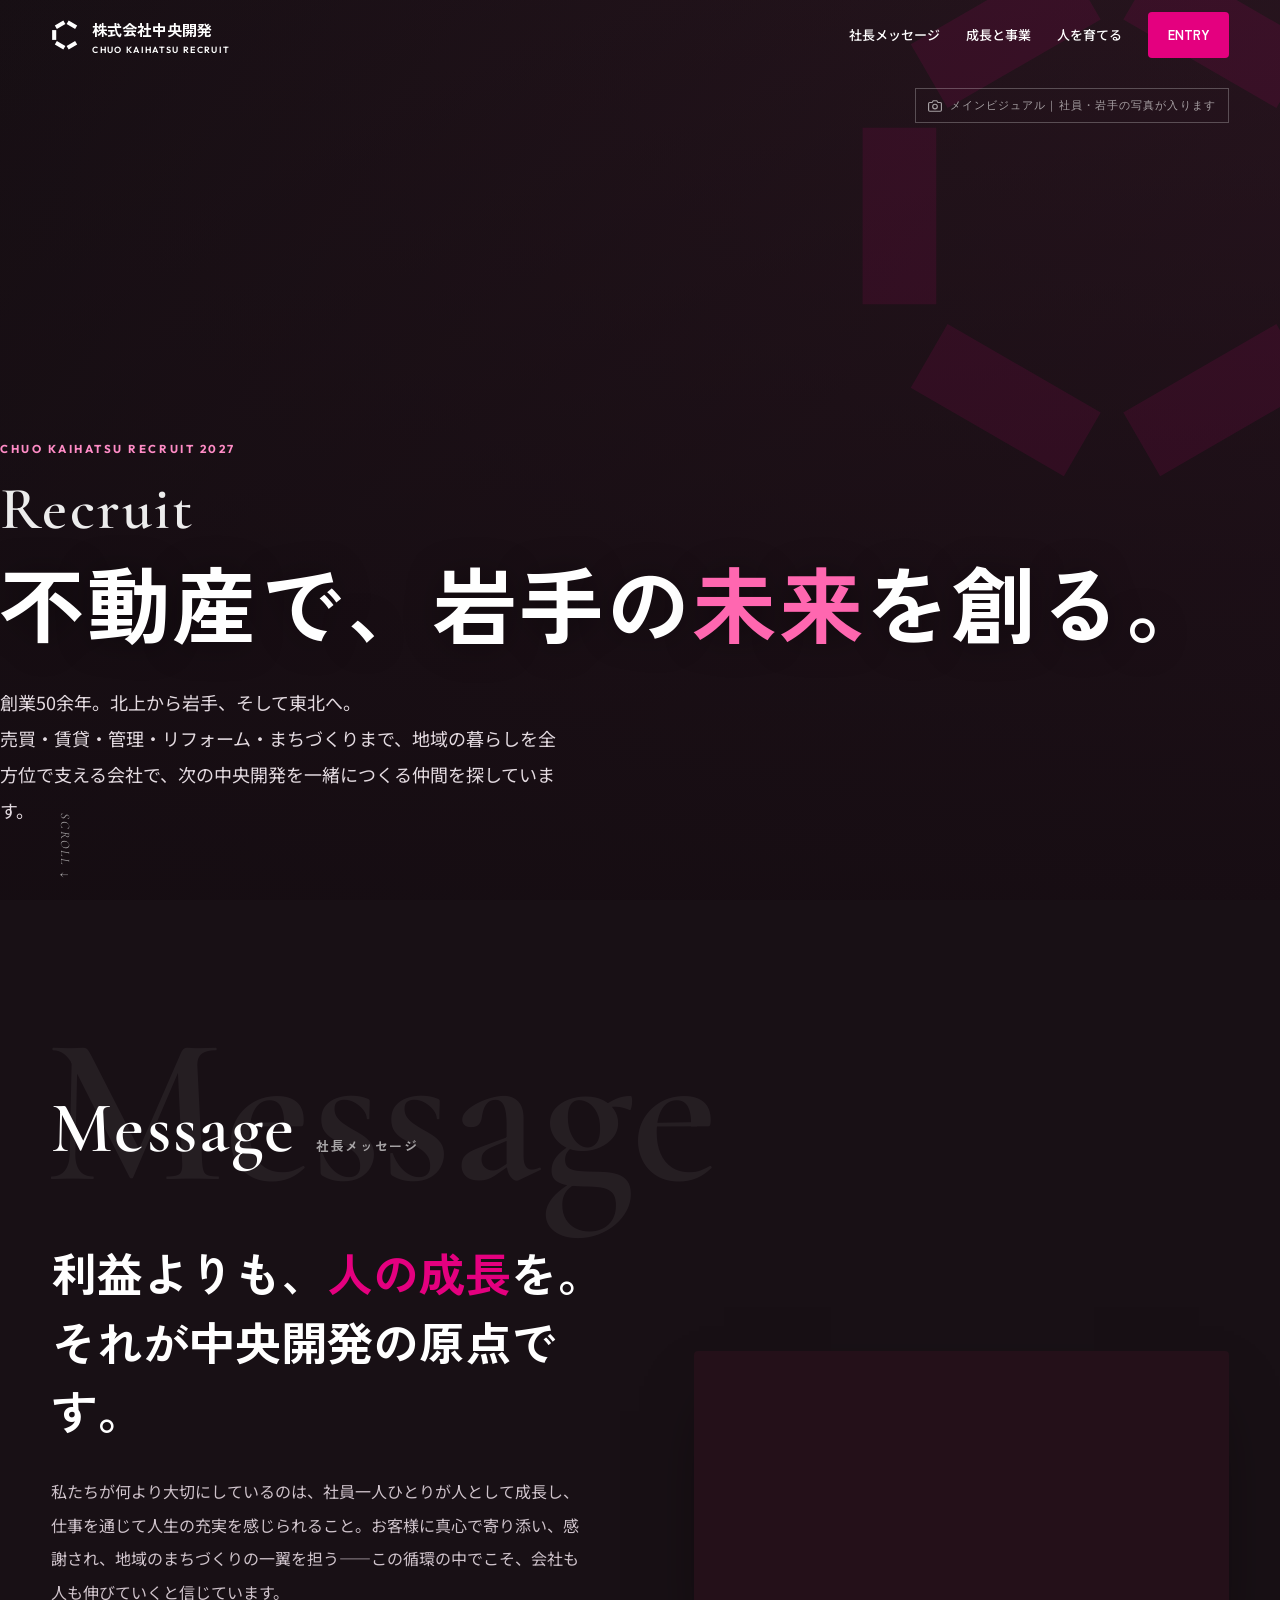
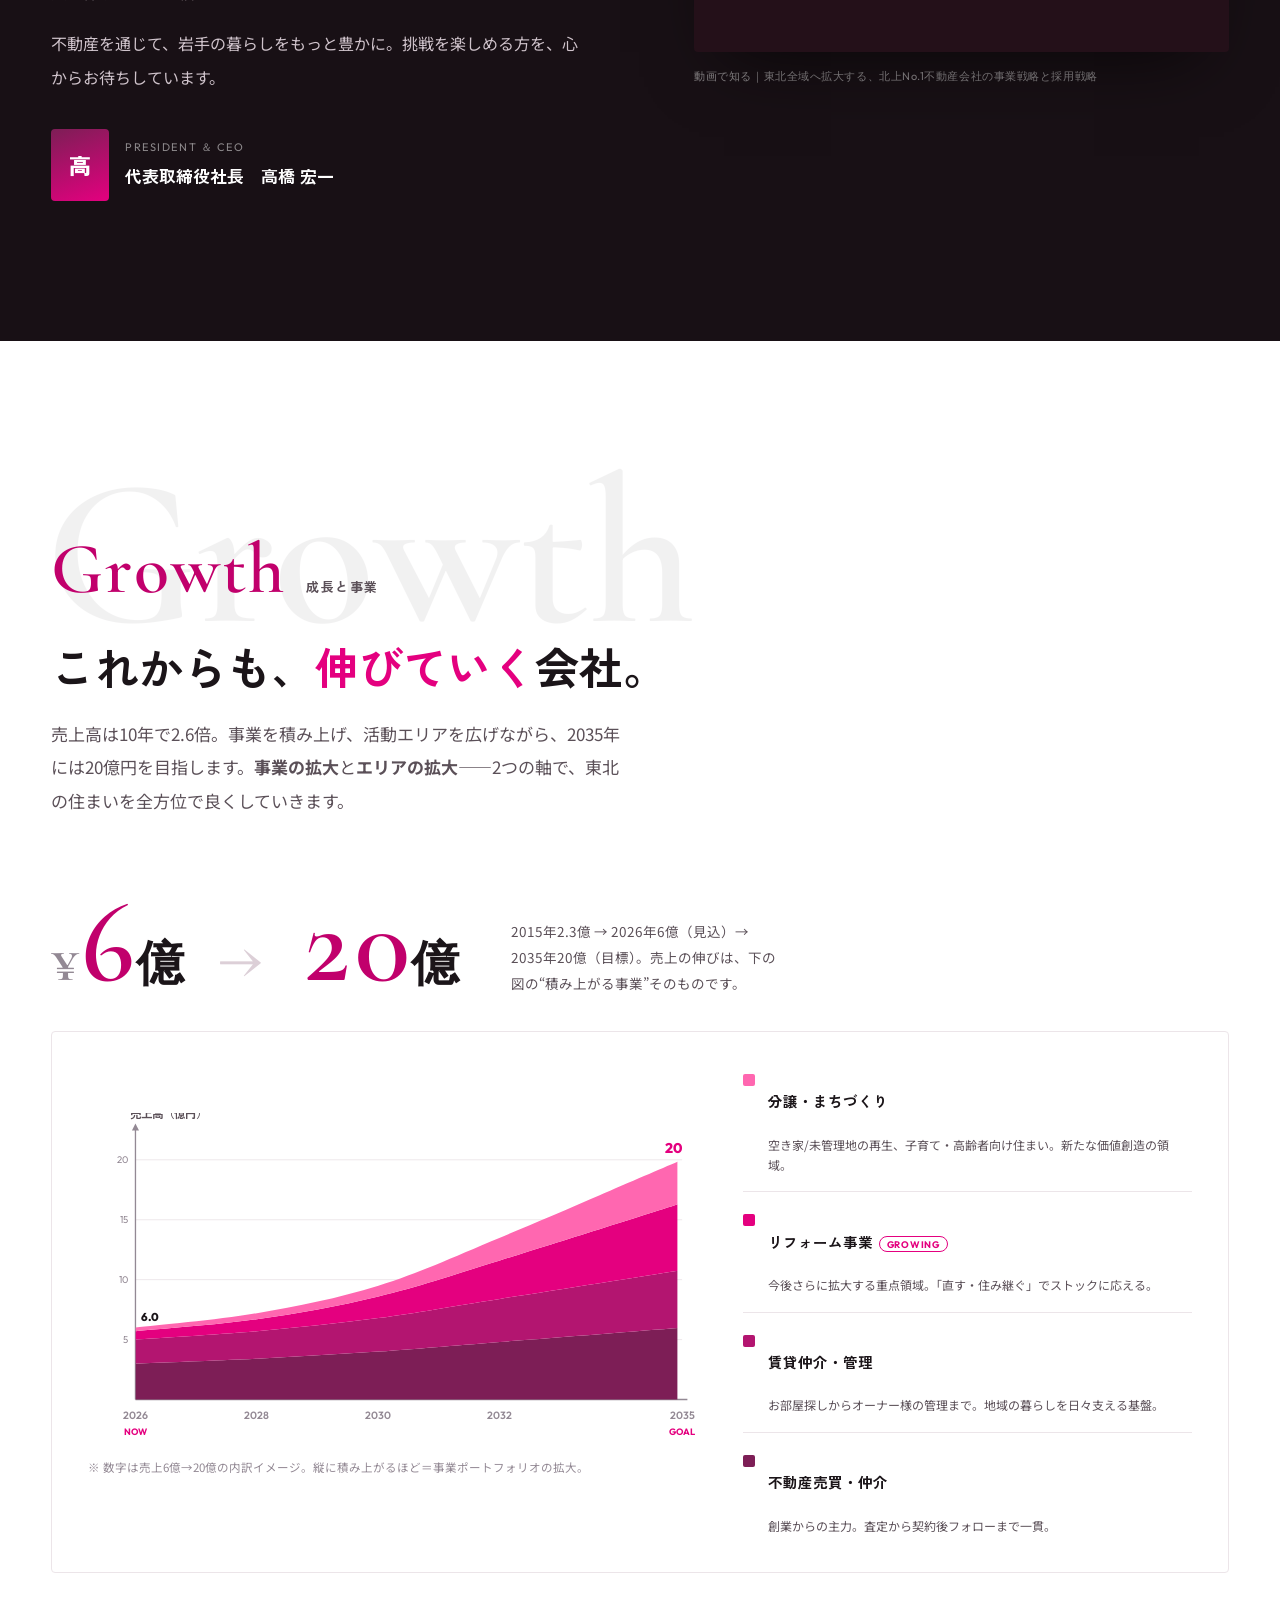
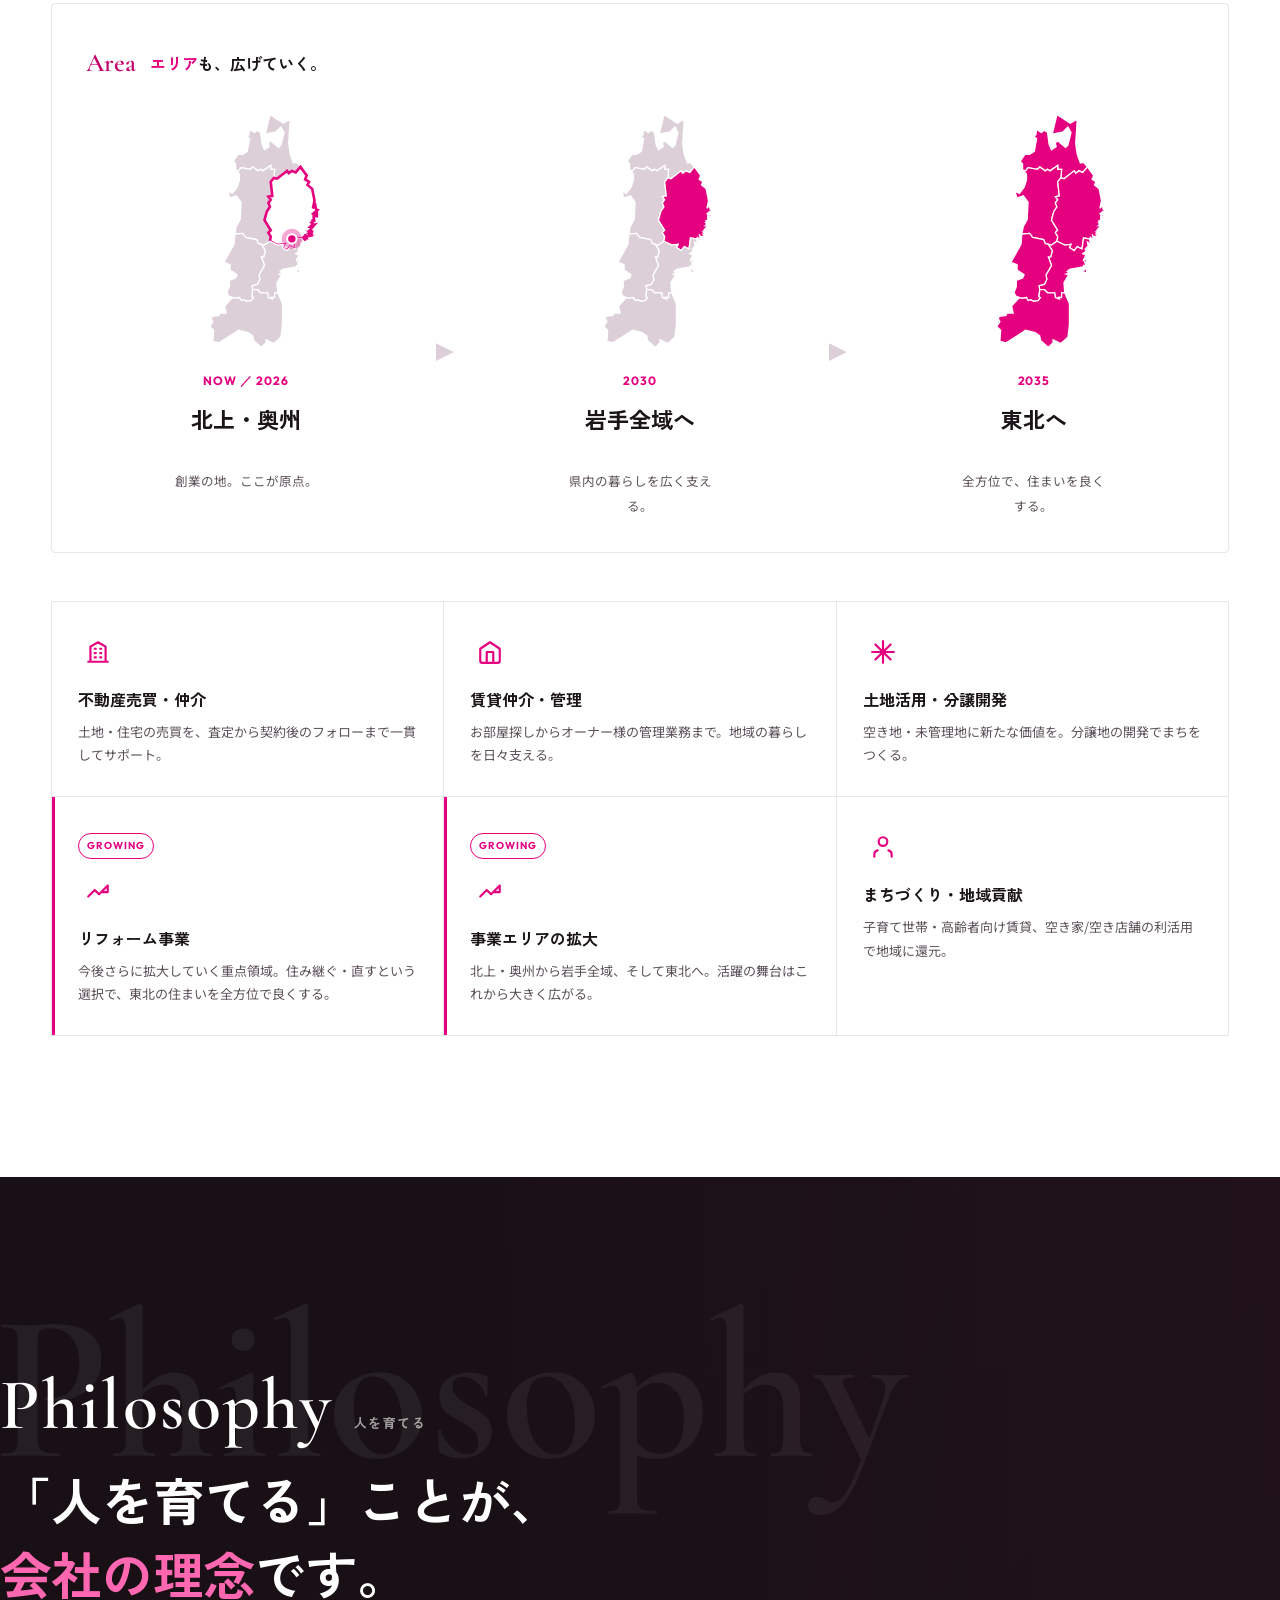
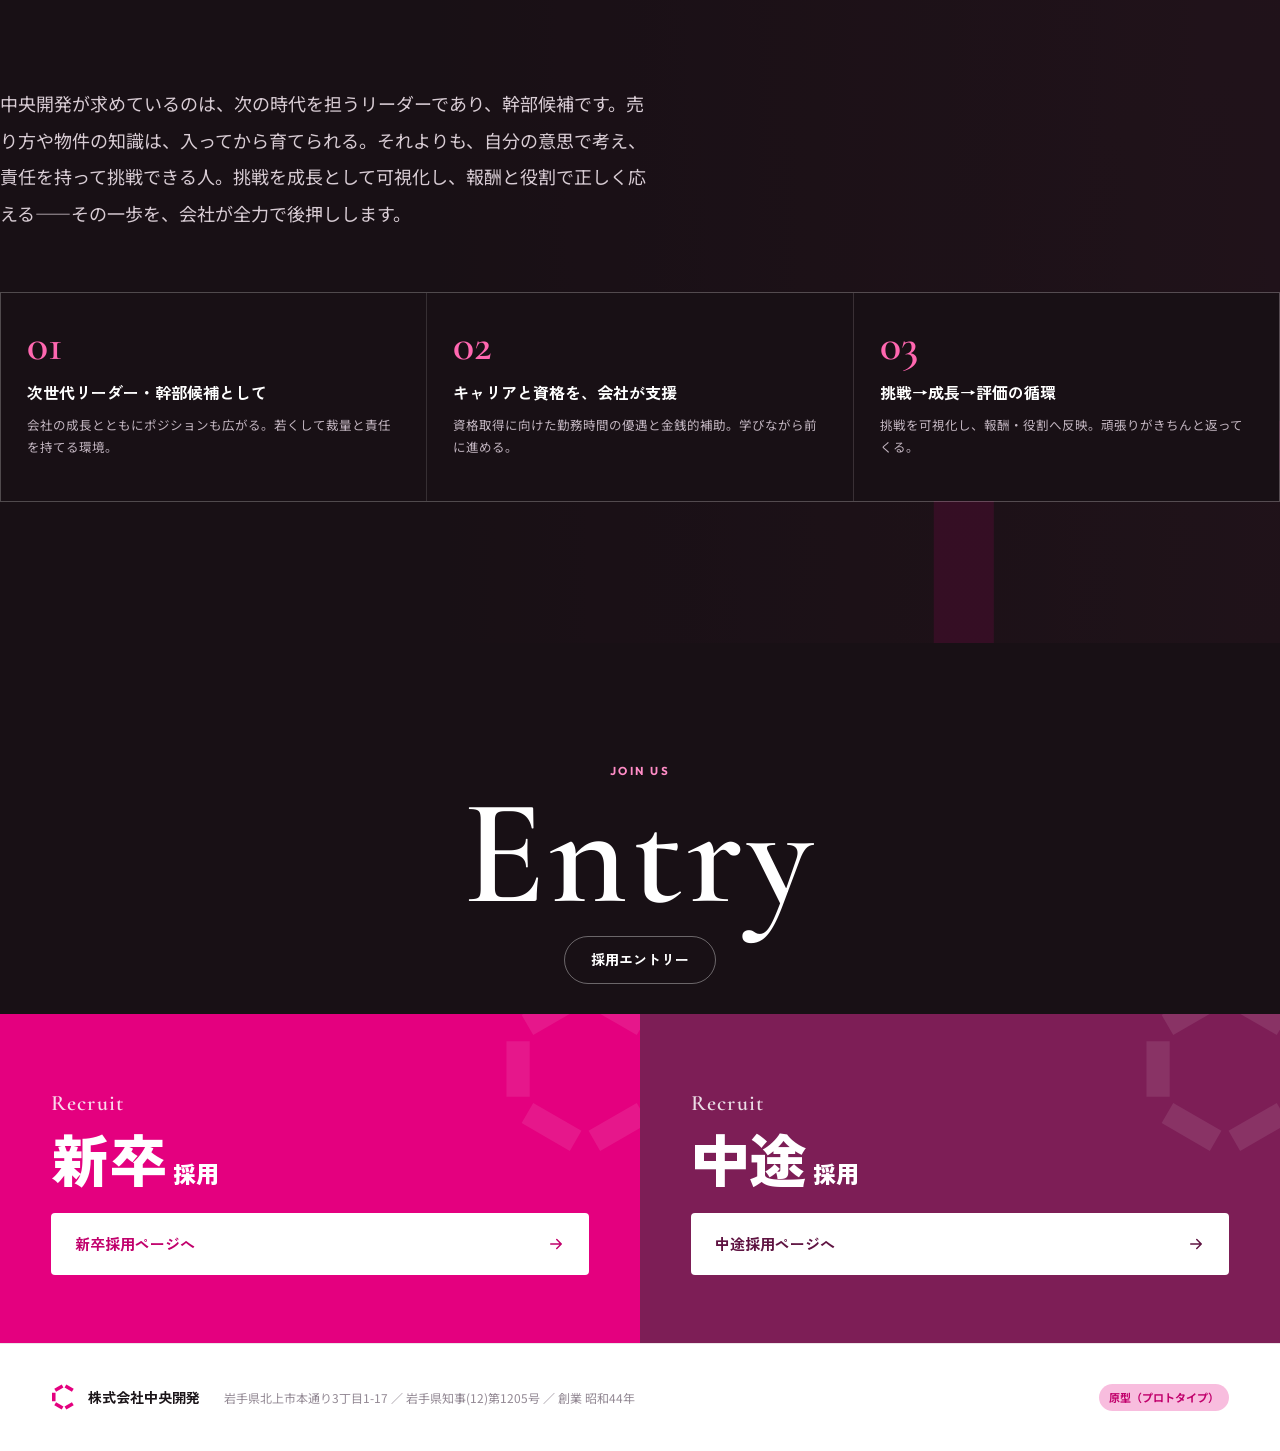
==== commit 5ce7537f: "中途採用ページを新設（新卒と同構成＋中途向け募集要項）／新卒の見出しを新デザインに整合 - chuto/ を新規作成：FV・3つの魅力・理念・会社/仕事/環境/仲間・募集要項・Entry - 募集要項" ====
--- a/index.html
+++ b/index.html
@@ -165,7 +165,7 @@
       <svg class="cms" viewBox="-110 -110 220 220"><use href="#cmark"/></svg>
       <div class="kanji"><div class="rc">Recruit</div><div class="jp">中途<small>採用</small></div></div>
       <div class="btns">
-        <a class="line" href="#" aria-disabled="true" onclick="return false" style="opacity:.7;cursor:default">中途採用ページ（準備中）</a>
+        <a class="fill" href="chuto/">中途採用ページへ<svg viewBox="0 0 24 24" fill="none" stroke="currentColor" stroke-width="2" stroke-linecap="round" stroke-linejoin="round"><path d="M5 12h14M13 6l6 6-6 6"/></svg></a>
       </div>
     </div>
   </div>
@@ -179,7 +179,7 @@
 
 <div class="rail" id="rail">
   <a class="s" href="shinsotsu/"><small>Recruit</small>新卒採用<svg viewBox="0 0 24 24" fill="none" stroke="currentColor" stroke-width="2" stroke-linecap="round" stroke-linejoin="round"><path d="M7 17L17 7M9 7h8v8"/></svg></a>
-  <a class="c" href="#" aria-disabled="true" onclick="return false" style="opacity:.7"><small>Recruit</small>中途採用（準備中）</a>
+  <a class="c" href="chuto/"><small>Recruit</small>中途採用<svg viewBox="0 0 24 24" fill="none" stroke="currentColor" stroke-width="2" stroke-linecap="round" stroke-linejoin="round"><path d="M7 17L17 7M9 7h8v8"/></svg></a>
 </div>
 <button class="backtop" id="backtop" aria-label="トップへ戻る"><svg viewBox="0 0 24 24" fill="none" stroke="currentColor" stroke-width="2.4" stroke-linecap="round" stroke-linejoin="round"><path d="M6 15l6-6 6 6"/></svg></button>
 
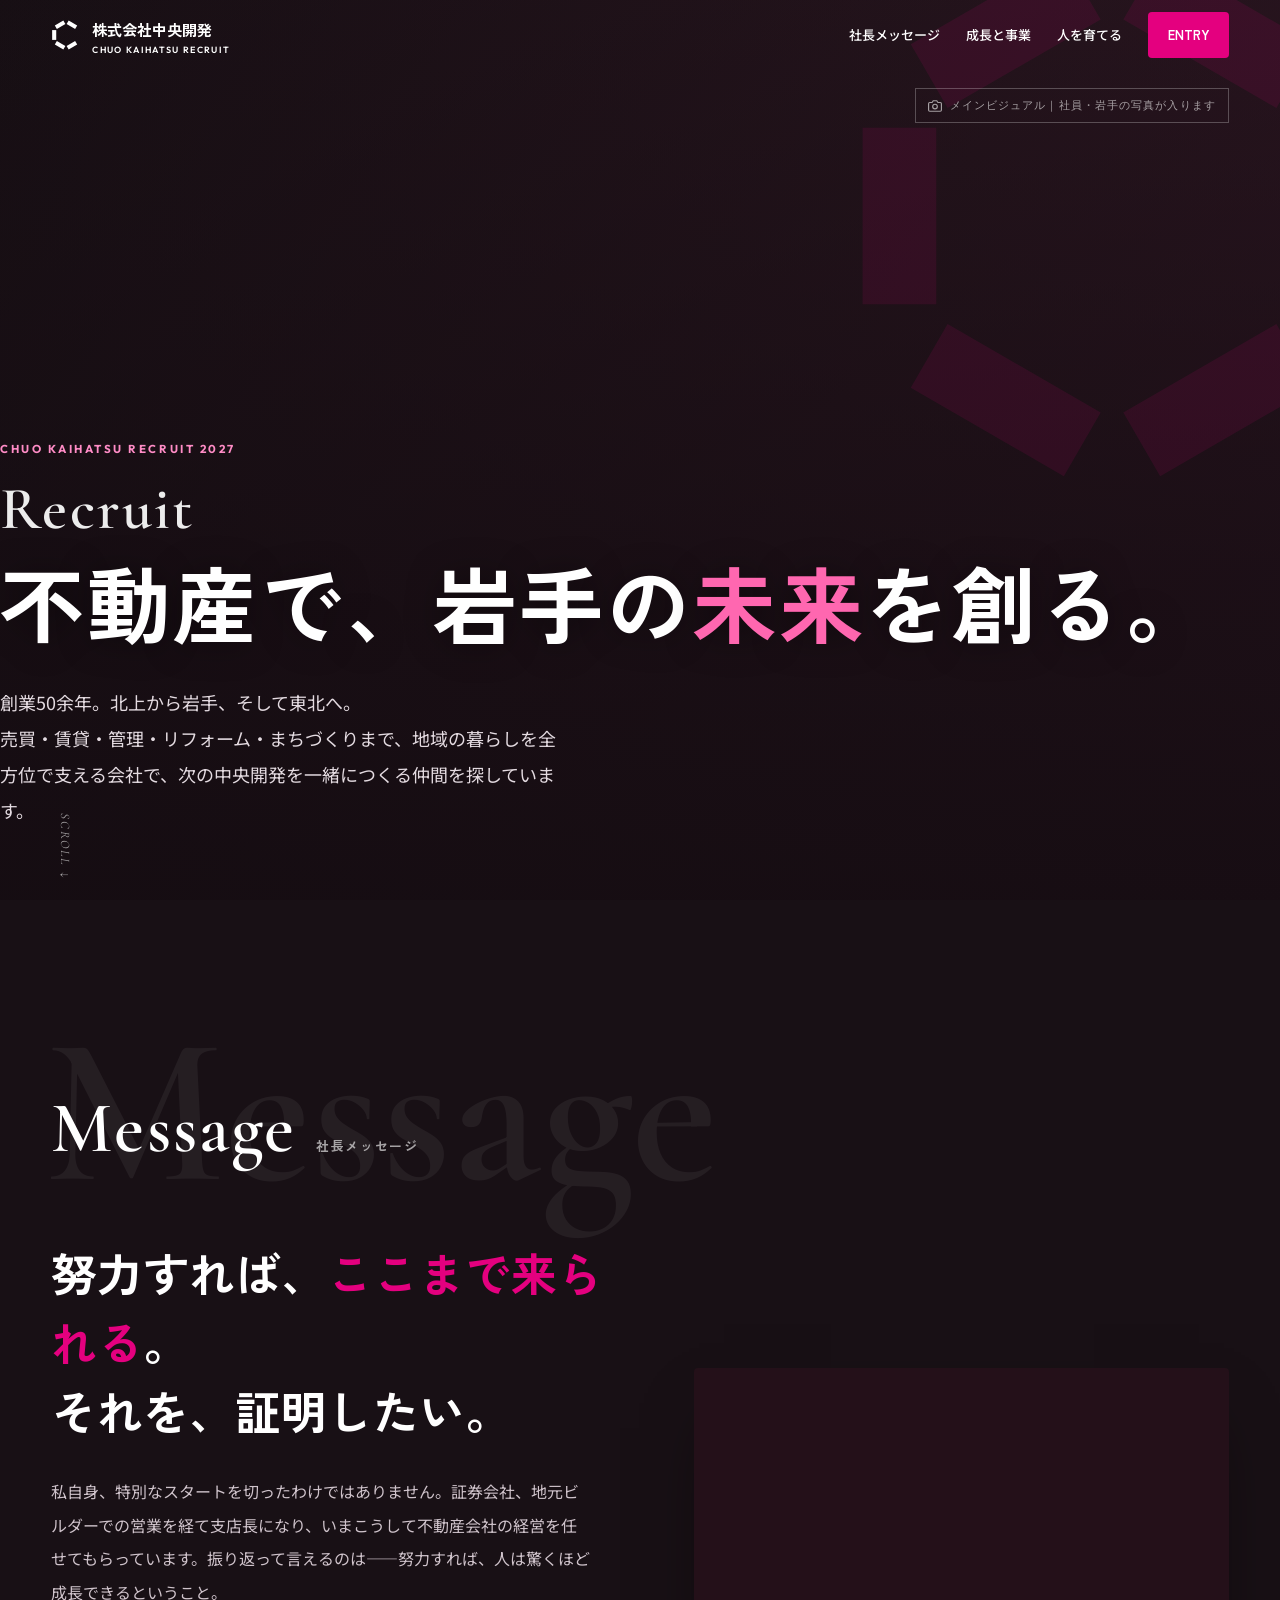
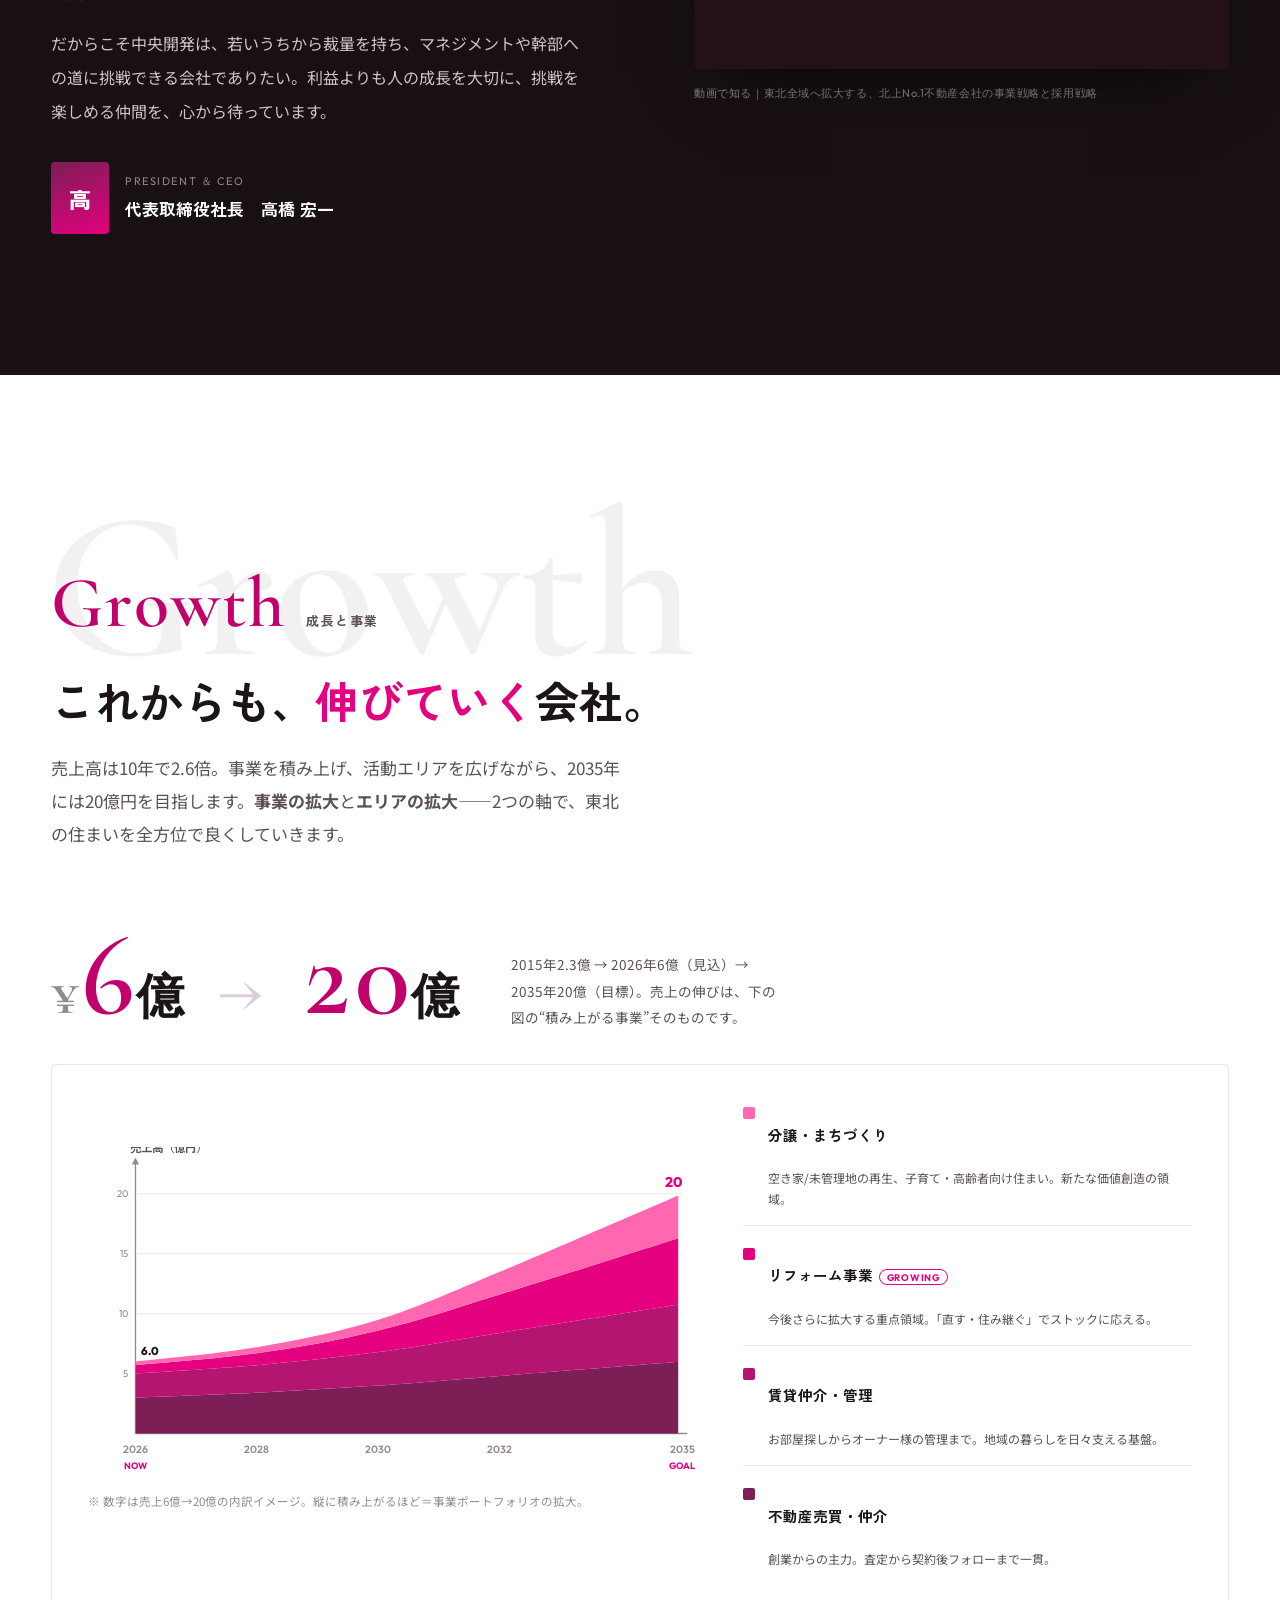
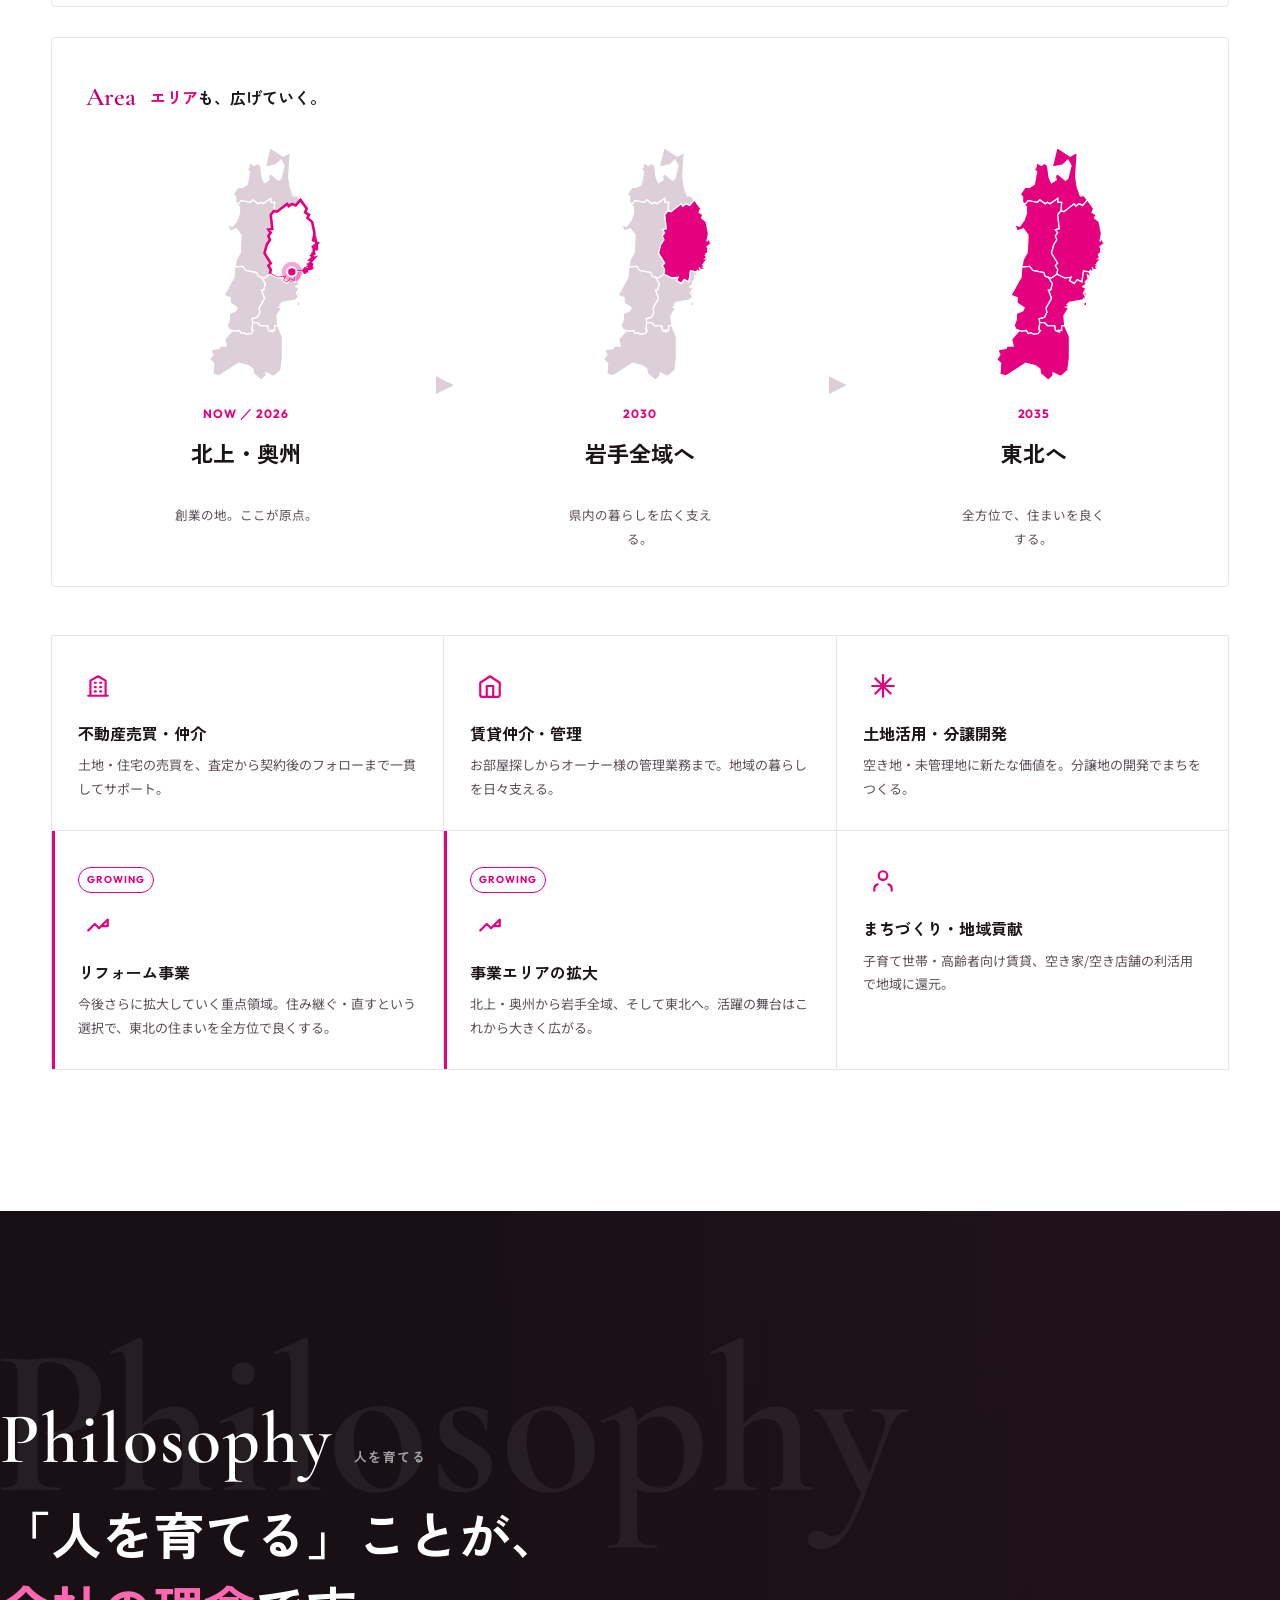
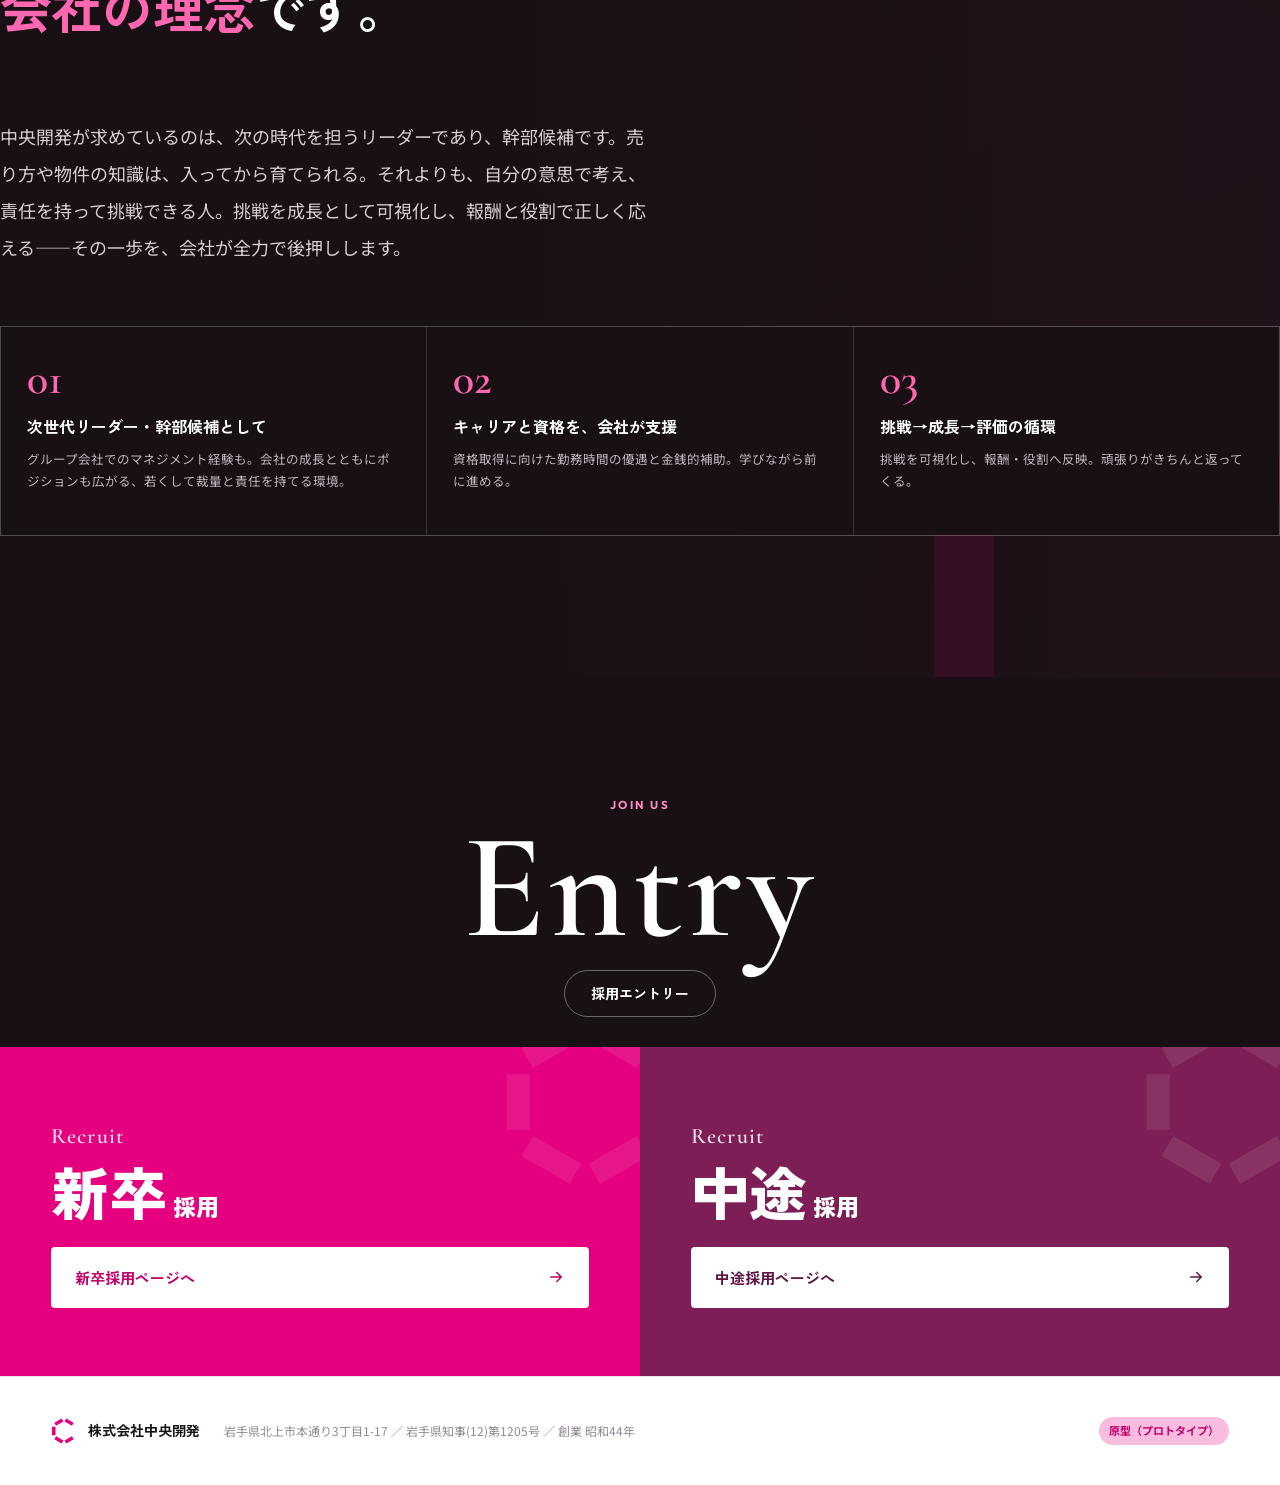
==== commit dc151c38: "社長ヒアリング(2026-09-14)を反映：社長メッセージ(努力→成長/裁量)・人材教育投資・裁量/幹部・先輩は売買Uターン方向 Co-Authored-By: Claude Opus 4.8 <n" ====
--- a/index.html
+++ b/index.html
@@ -57,10 +57,10 @@
     </div>
     <div class="msg-grid">
       <div class="msg reveal">
-        <h2>利益よりも、<span class="em">人の成長</span>を。<br>それが中央開発の原点です。</h2>
+        <h2>努力すれば、<span class="em">ここまで来られる</span>。<br>それを、証明したい。</h2>
         <div class="body">
-          <p>私たちが何より大切にしているのは、社員一人ひとりが人として成長し、仕事を通じて人生の充実を感じられること。お客様に真心で寄り添い、感謝され、地域のまちづくりの一翼を担う——この循環の中でこそ、会社も人も伸びていくと信じています。</p>
-          <p>不動産を通じて、岩手の暮らしをもっと豊かに。挑戦を楽しめる方を、心からお待ちしています。</p>
+          <p>私自身、特別なスタートを切ったわけではありません。証券会社、地元ビルダーでの営業を経て支店長になり、いまこうして不動産会社の経営を任せてもらっています。振り返って言えるのは——努力すれば、人は驚くほど成長できるということ。</p>
+          <p>だからこそ中央開発は、若いうちから裁量を持ち、マネジメントや幹部への道に挑戦できる会社でありたい。利益よりも人の成長を大切に、挑戦を楽しめる仲間を、心から待っています。</p>
         </div>
         <div class="sign"><div class="p">高</div>
           <div><small>PRESIDENT ＆ CEO</small><b>代表取締役社長　高橋 宏一</b></div></div>
@@ -140,7 +140,7 @@
     </div>
     <p class="lead reveal">中央開発が求めているのは、次の時代を担うリーダーであり、幹部候補です。売り方や物件の知識は、入ってから育てられる。それよりも、自分の意思で考え、責任を持って挑戦できる人。挑戦を成長として可視化し、報酬と役割で正しく応える——その一歩を、会社が全力で後押しします。</p>
     <div class="pillars">
-      <div class="it reveal"><div class="n">01</div><h3>次世代リーダー・幹部候補として</h3><p>会社の成長とともにポジションも広がる。若くして裁量と責任を持てる環境。</p></div>
+      <div class="it reveal"><div class="n">01</div><h3>次世代リーダー・幹部候補として</h3><p>グループ会社でのマネジメント経験も。会社の成長とともにポジションも広がる、若くして裁量と責任を持てる環境。</p></div>
       <div class="it reveal"><div class="n">02</div><h3>キャリアと資格を、会社が支援</h3><p>資格取得に向けた勤務時間の優遇と金銭的補助。学びながら前に進める。</p></div>
       <div class="it reveal"><div class="n">03</div><h3>挑戦→成長→評価の循環</h3><p>挑戦を可視化し、報酬・役割へ反映。頑張りがきちんと返ってくる。</p></div>
     </div>
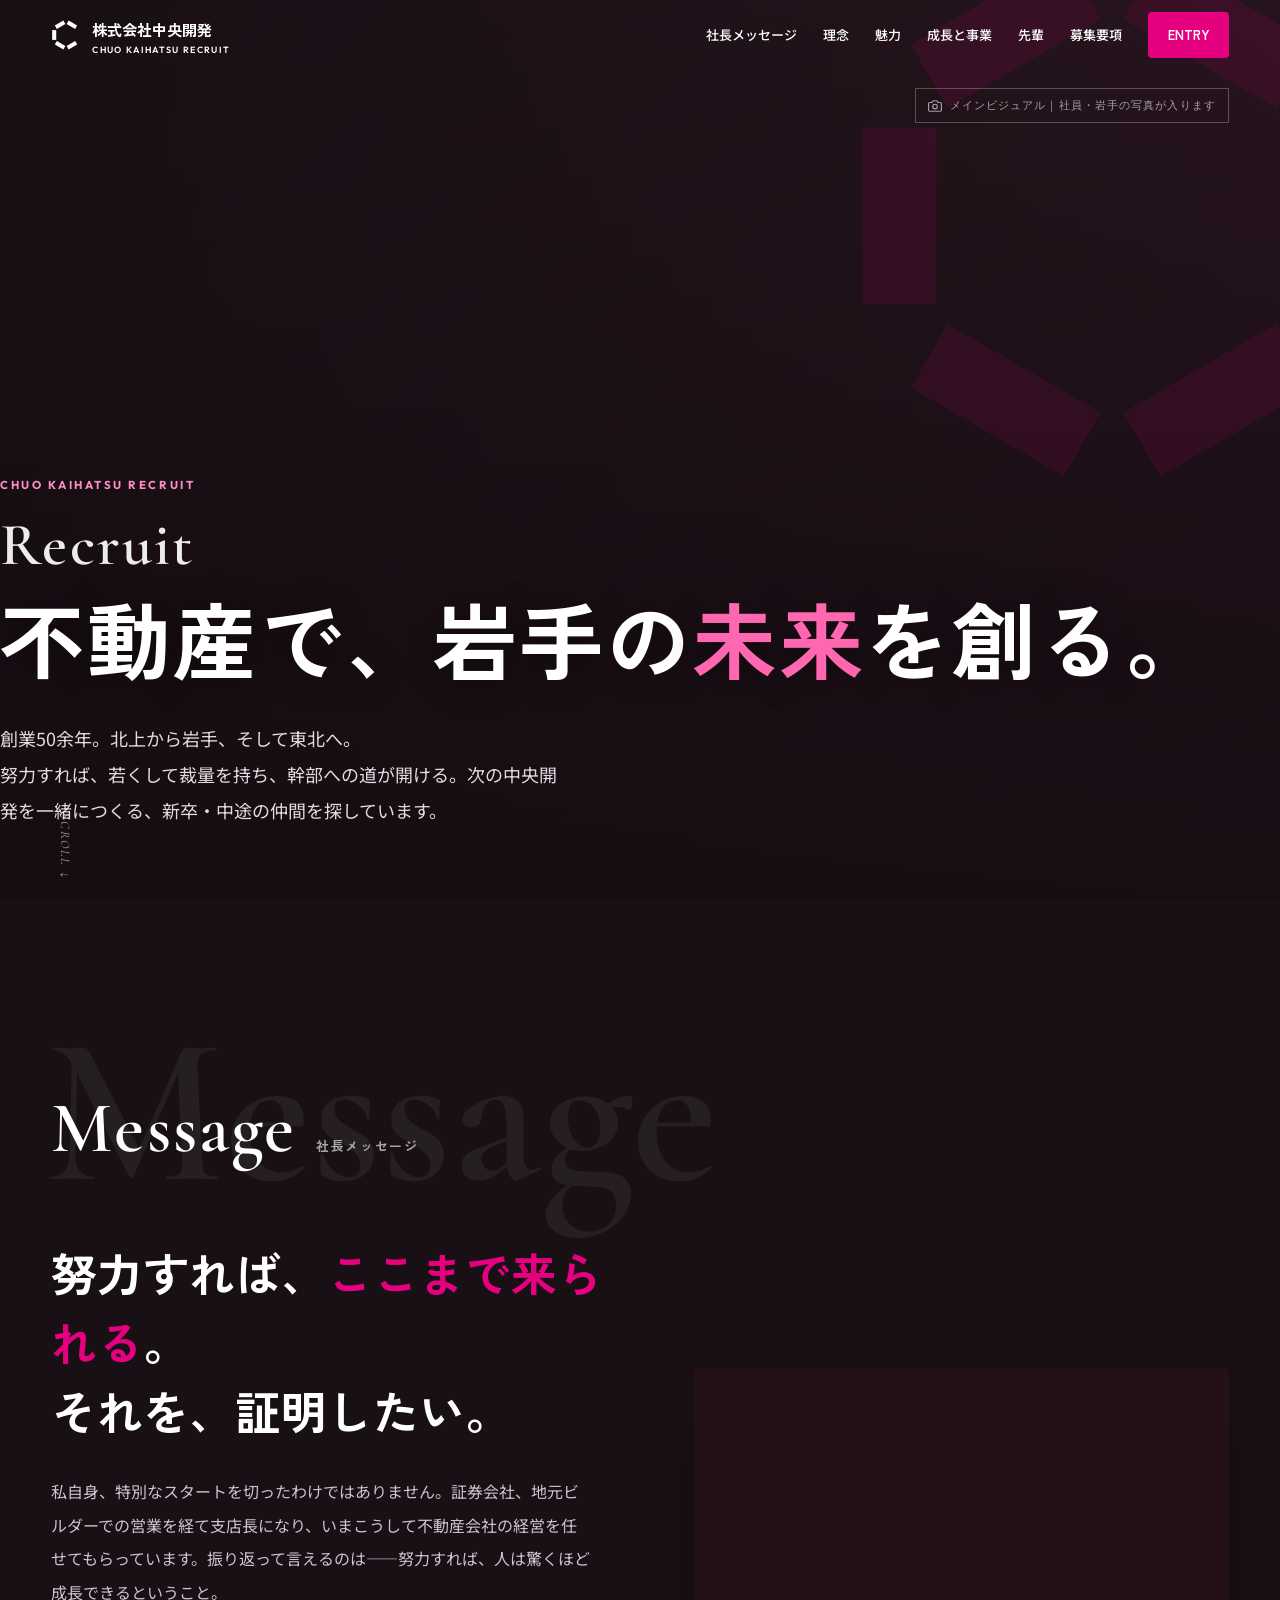
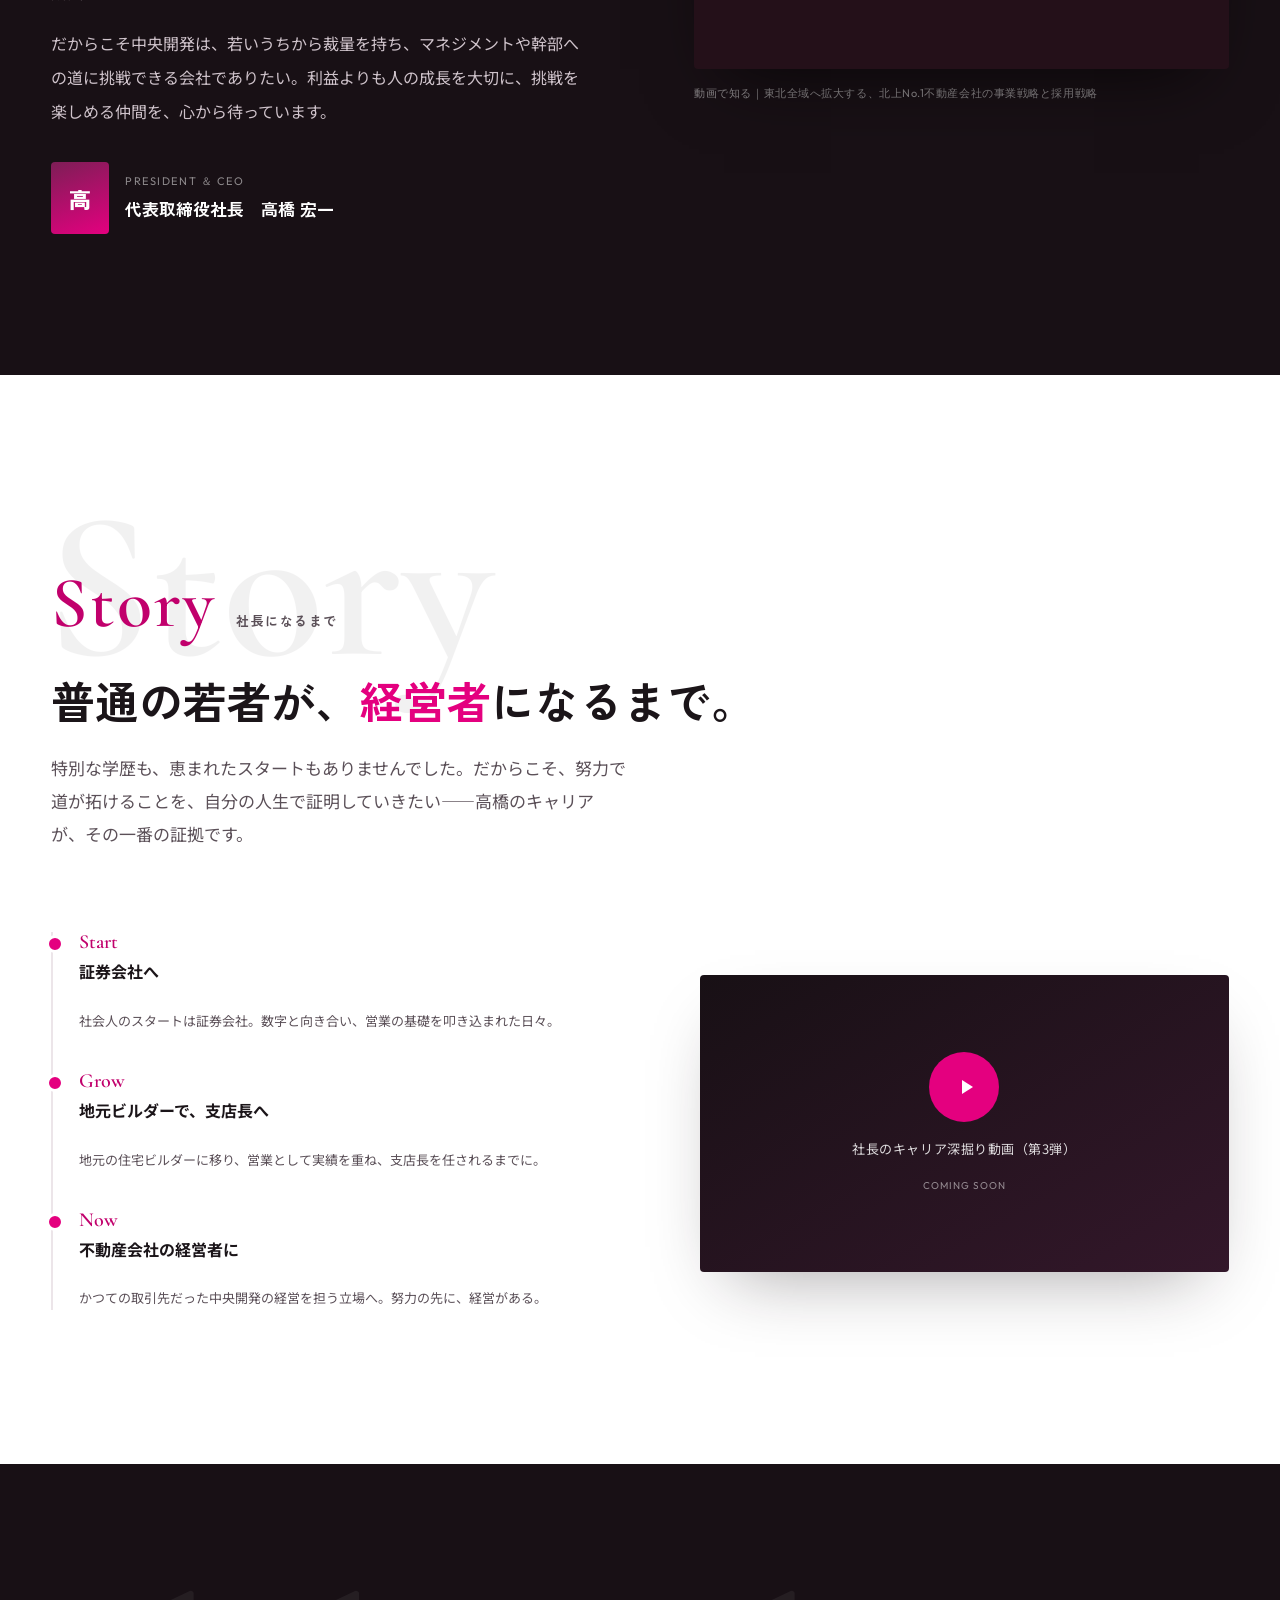
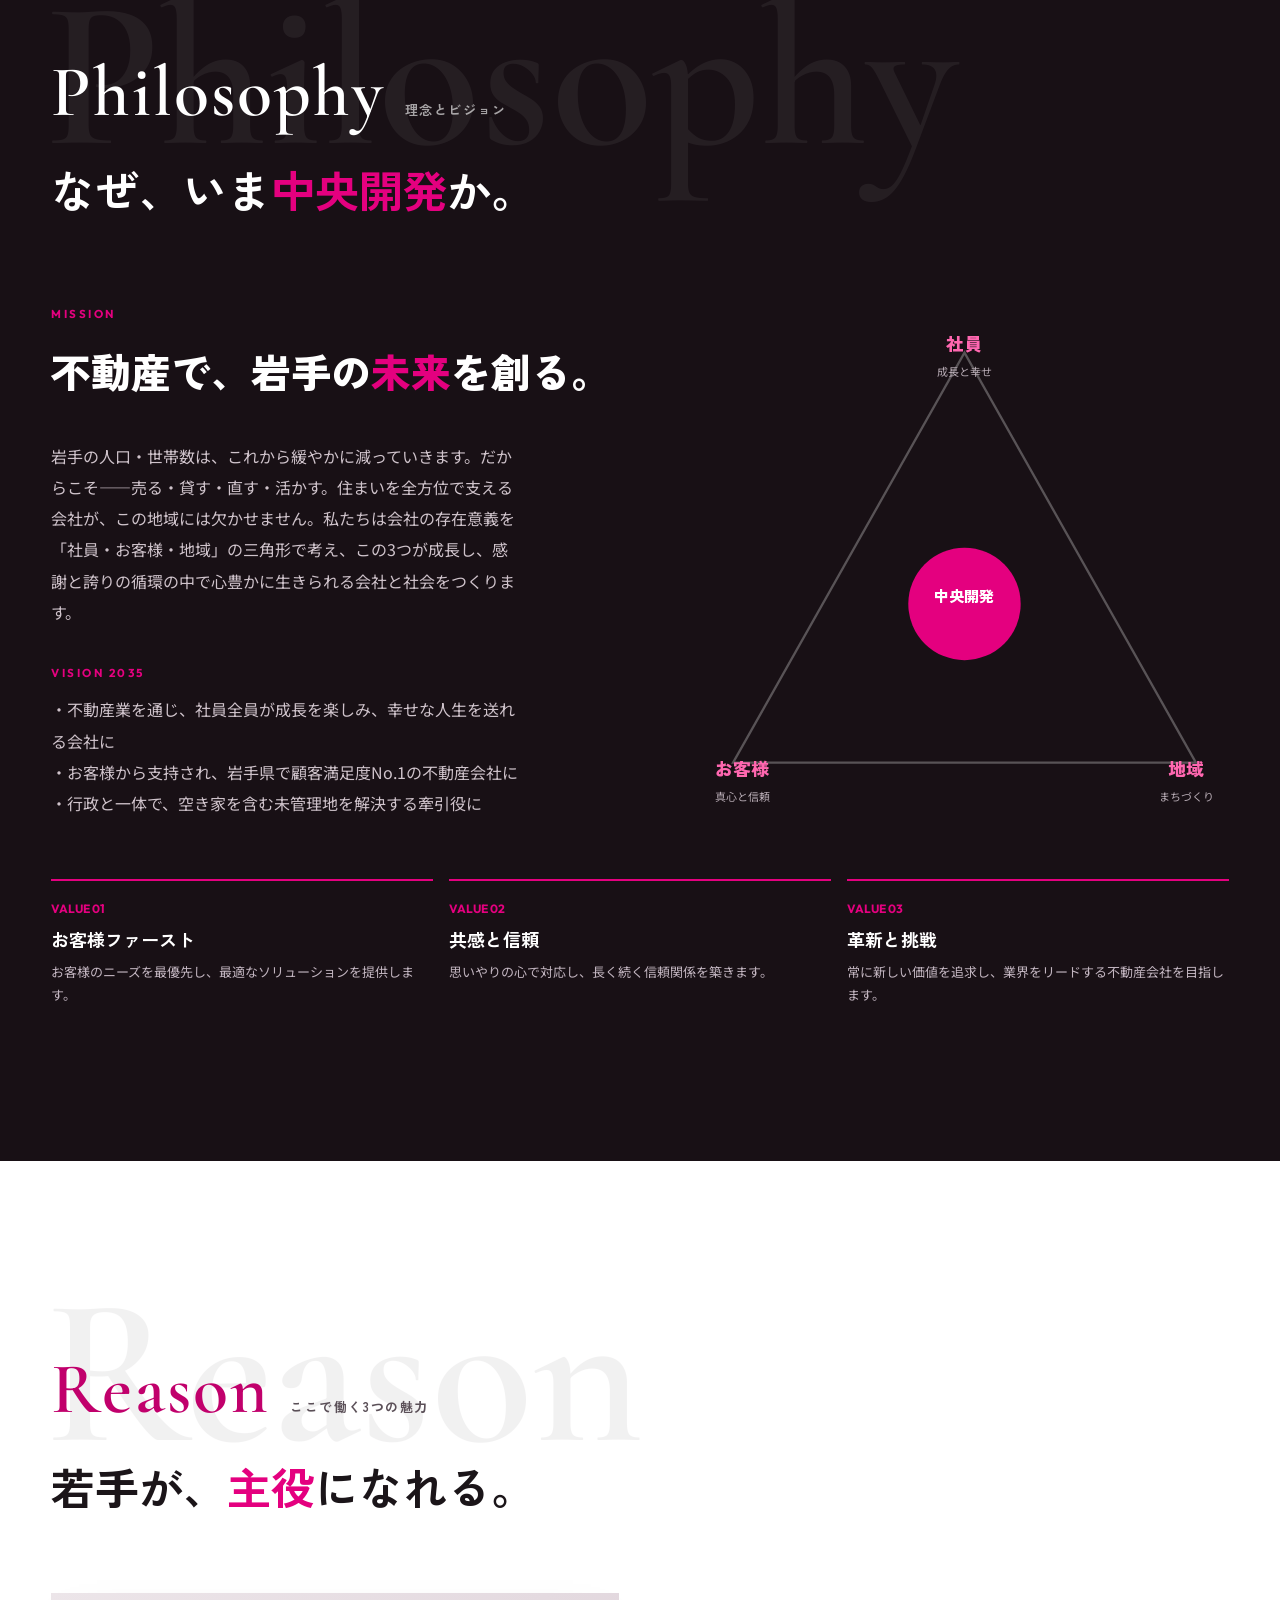
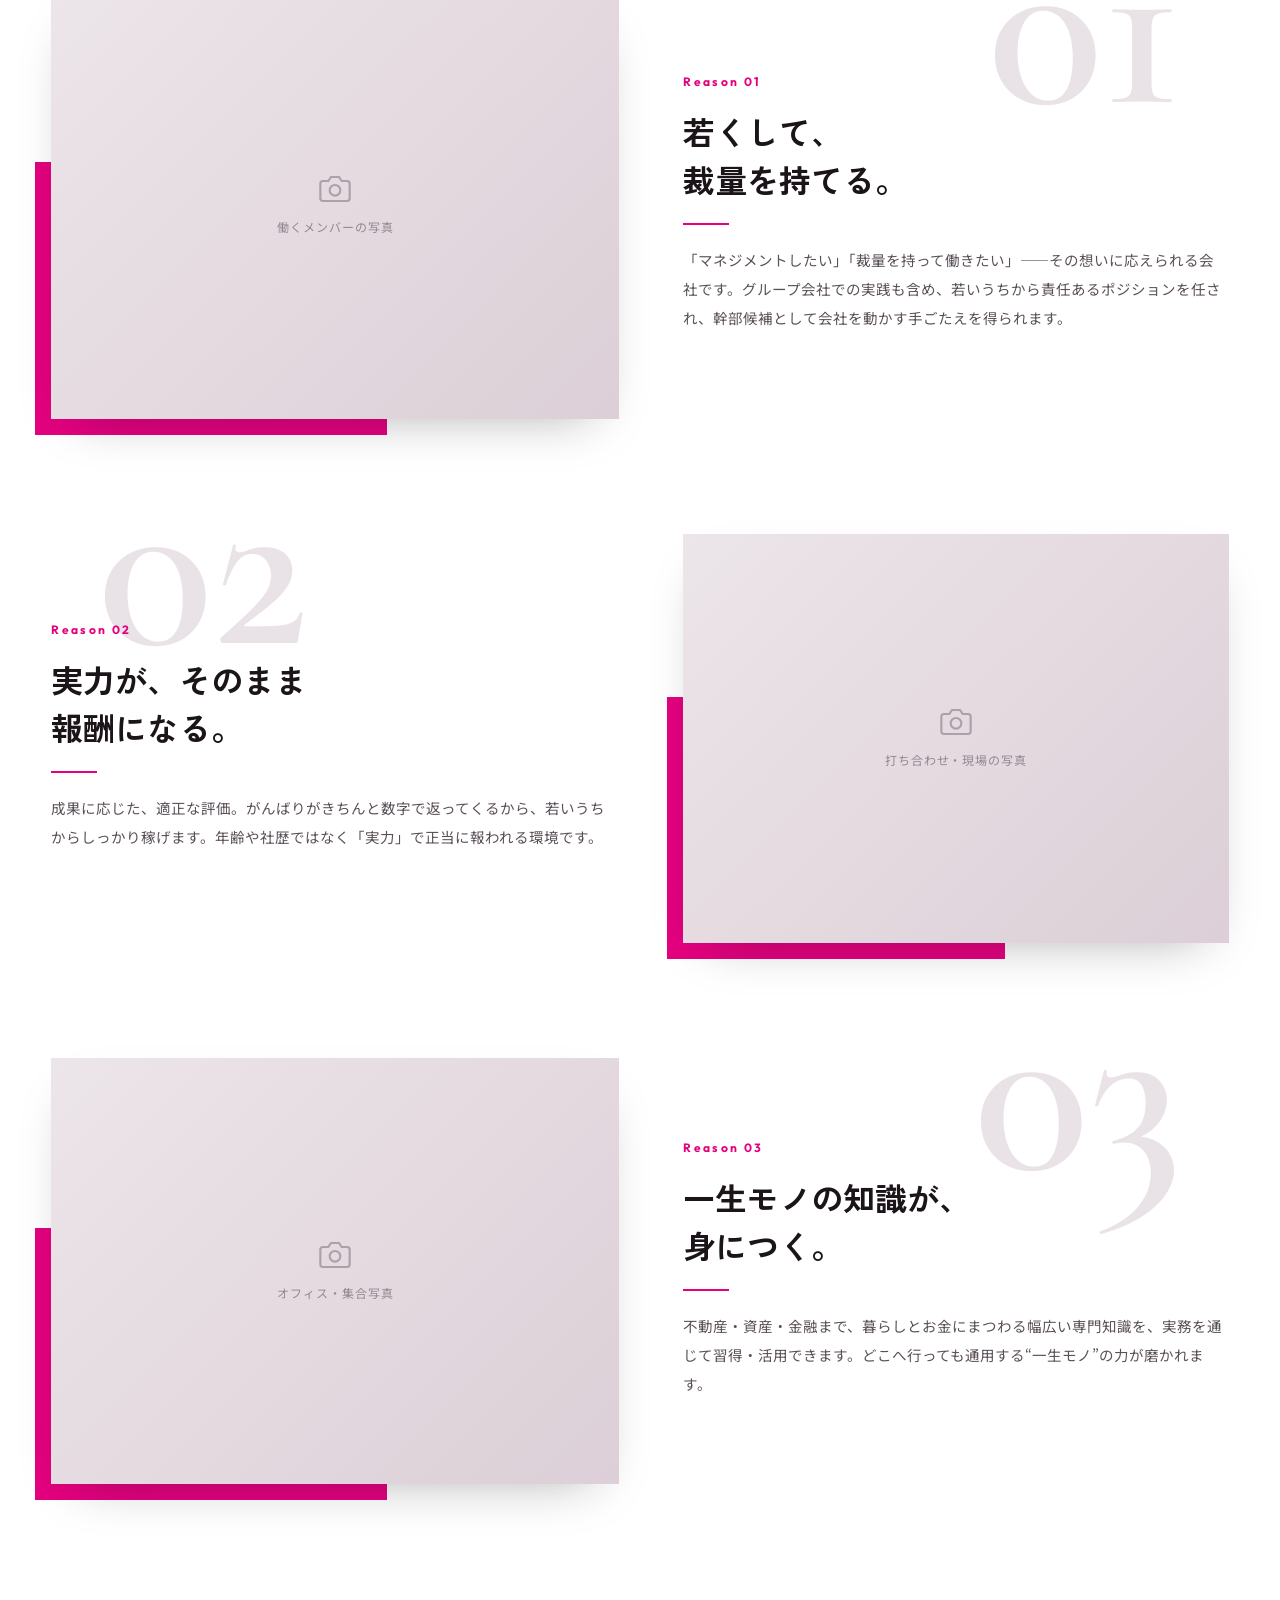
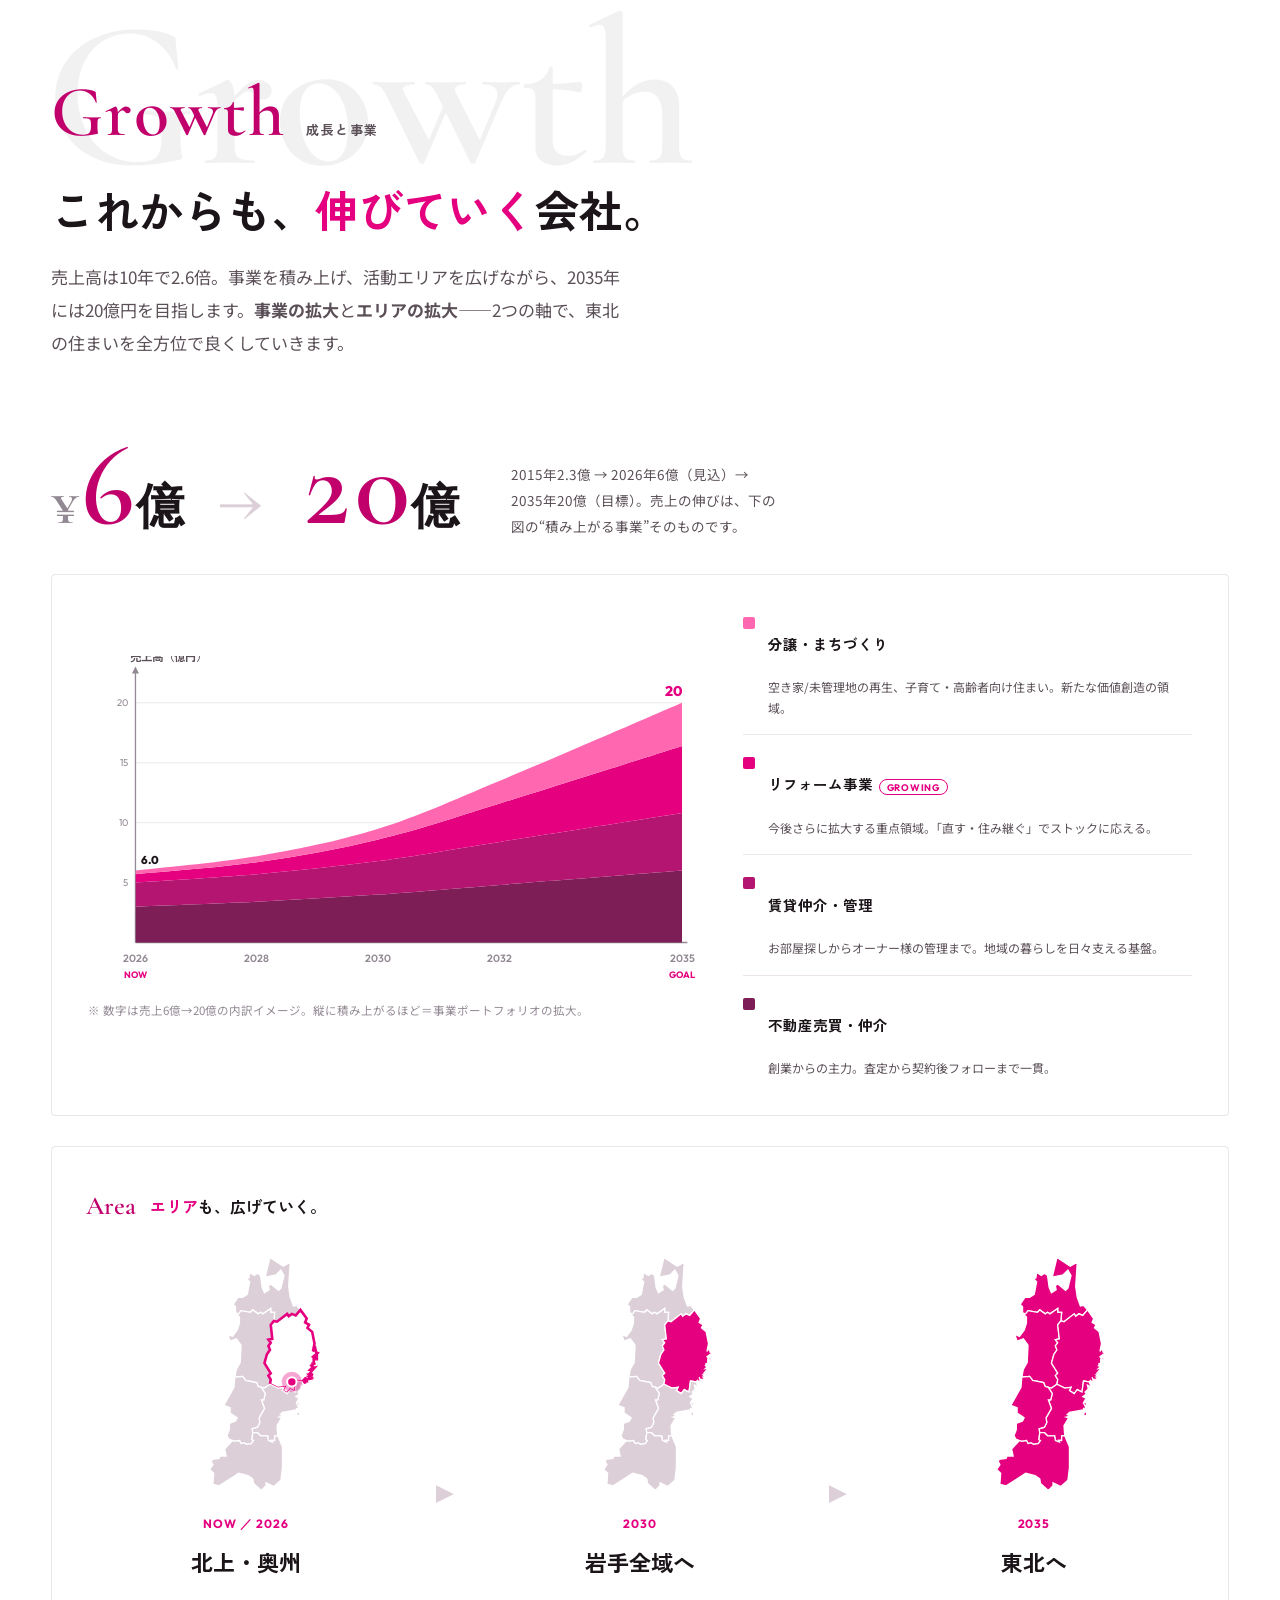
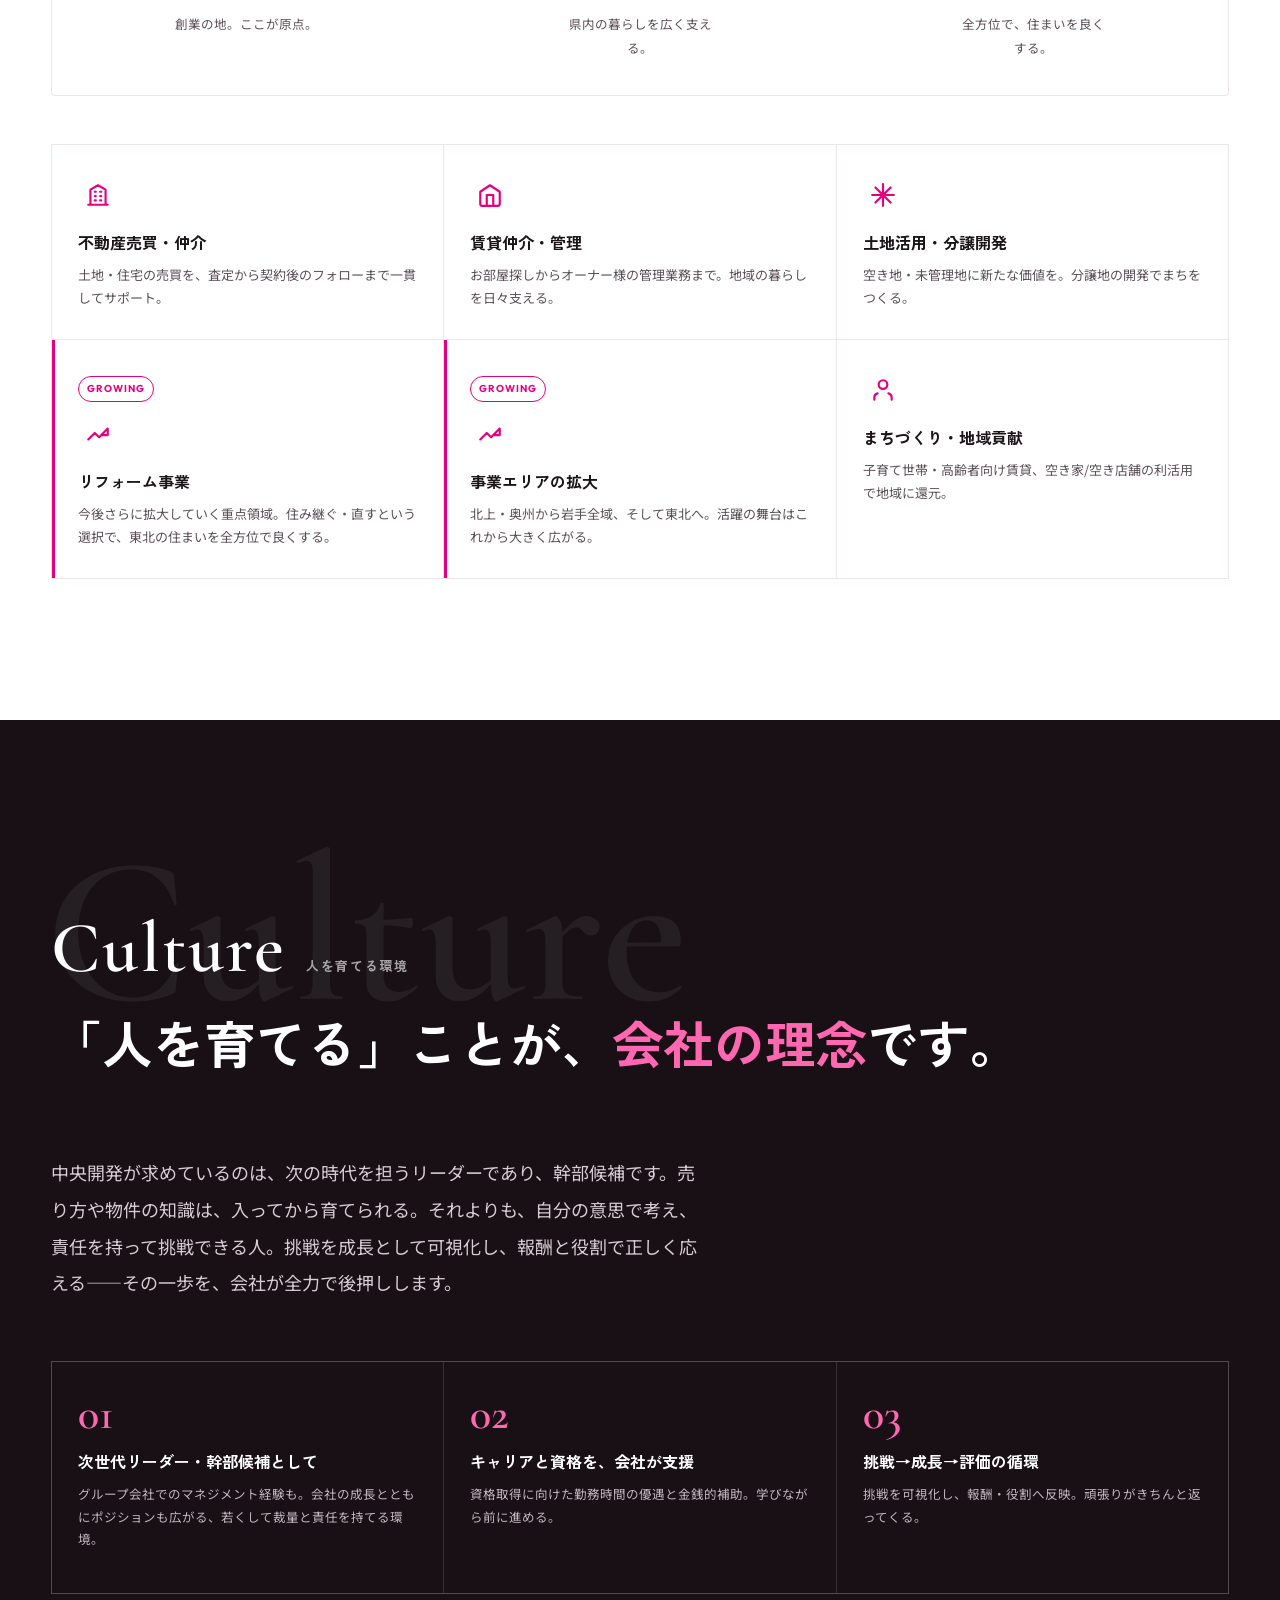
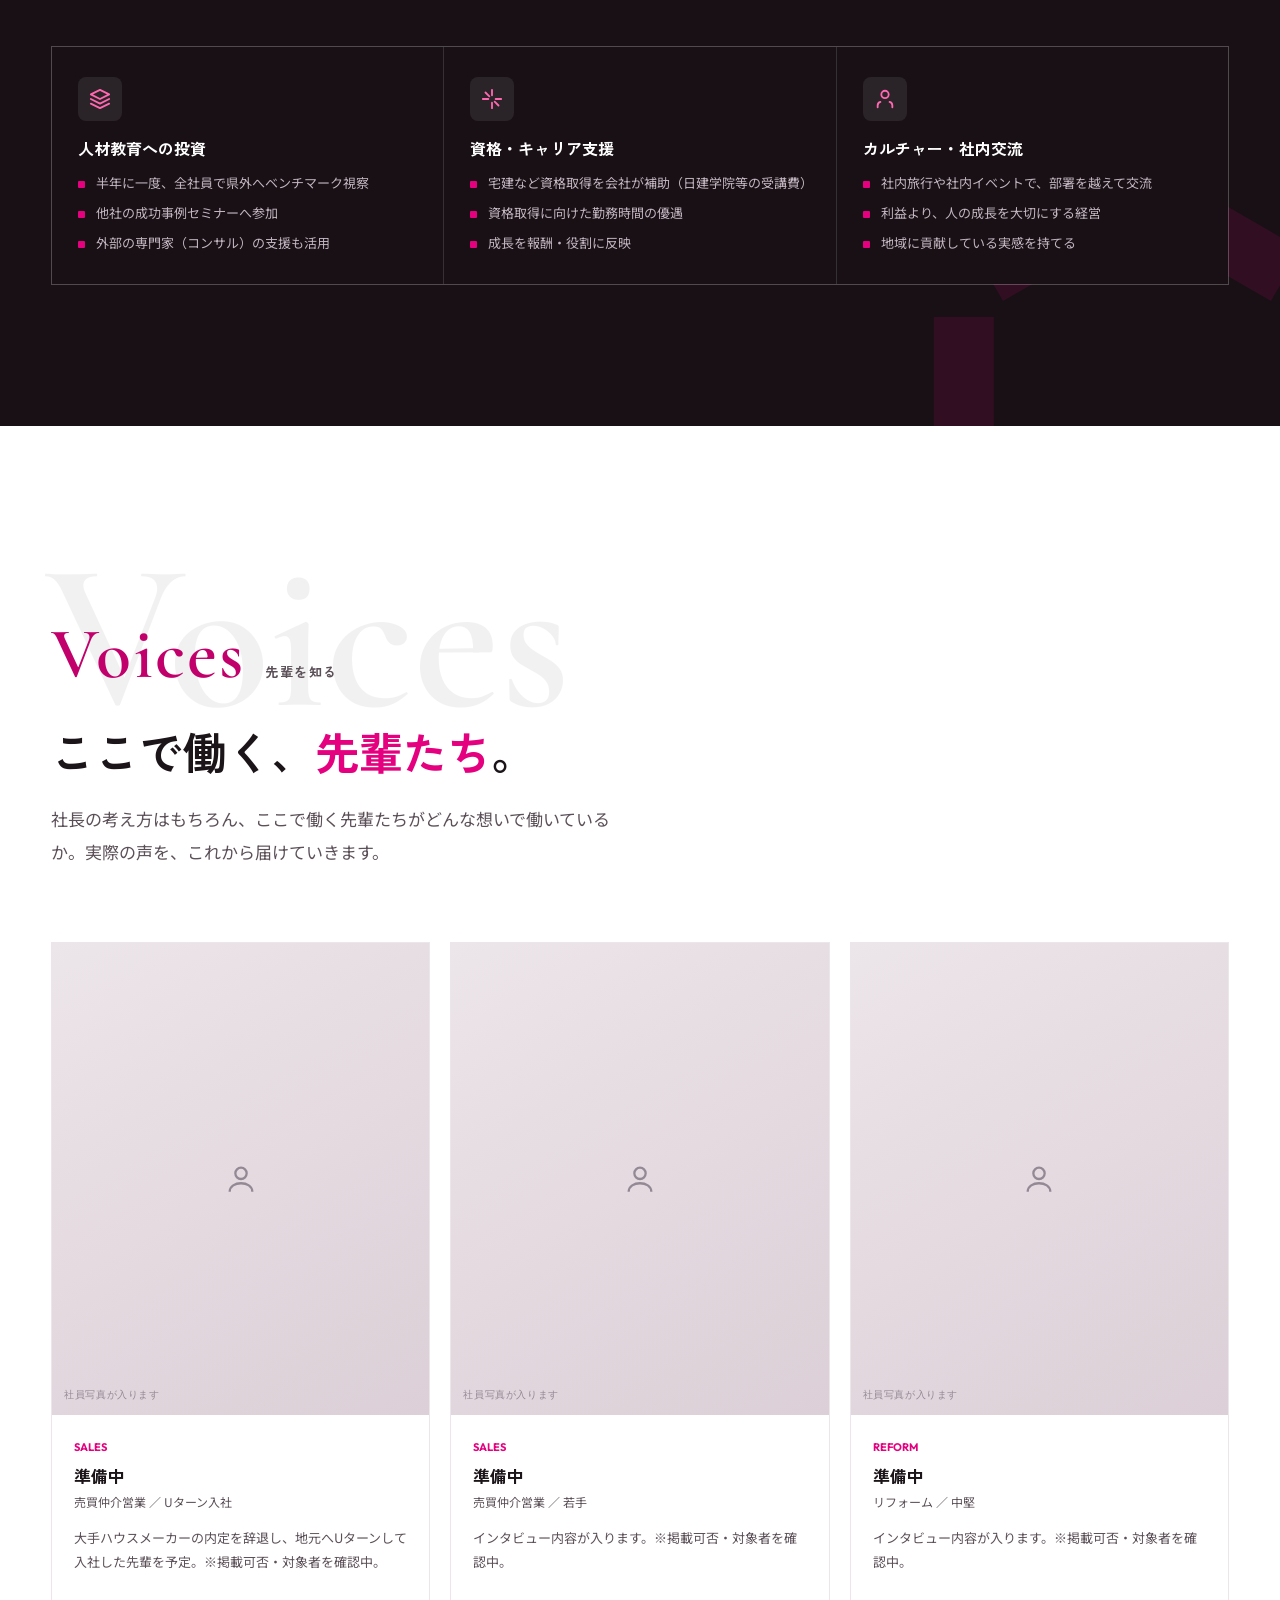
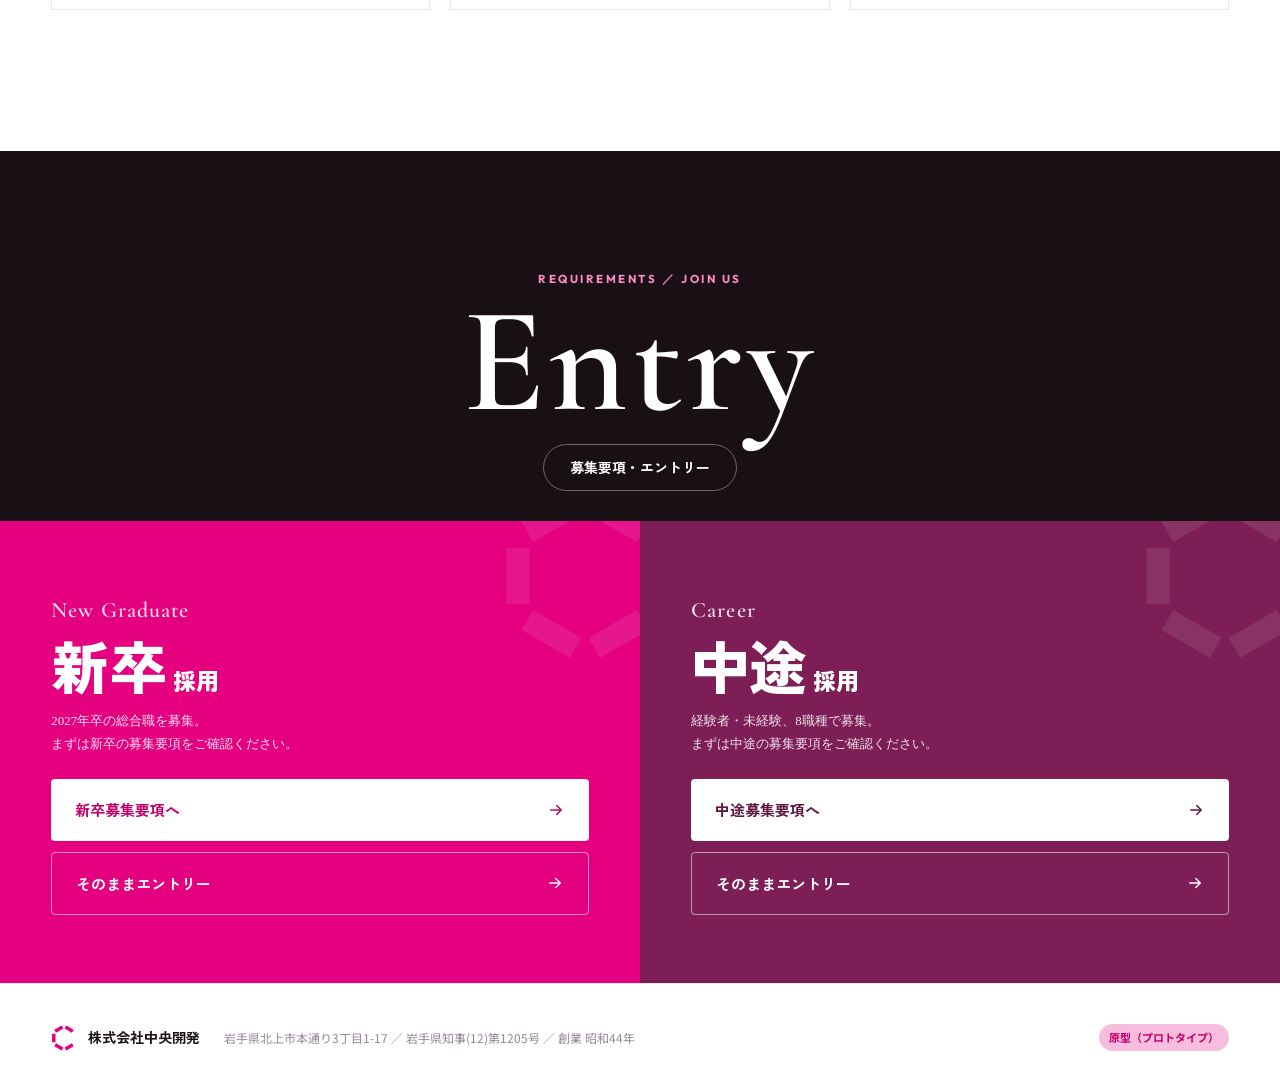
==== commit d4edc9ce: "構成刷新：トップ(新卒/中途共通)に訴求を集約し、配下を新卒/中途の募集要項ページ化 - トップに 社長ストーリー(キャリア+第3弾動画枠)/理念MVV+市場ストーリー/3つの魅力(裁量重視)/人材教" ====
--- a/index.html
+++ b/index.html
@@ -4,7 +4,7 @@
 <meta charset="utf-8">
 <meta name="viewport" content="width=device-width, initial-scale=1">
 <title>中央開発 採用サイト｜不動産で、岩手の未来を創る</title>
-<meta name="description" content="株式会社中央開発（岩手・北上）の採用サイト。不動産の売買・賃貸・管理・リフォーム・まちづくりで、東北の住まいを全方位に。次世代のリーダーを募集します。">
+<meta name="description" content="株式会社中央開発（岩手・北上）の採用サイト。不動産の売買・賃貸・管理・リフォーム・まちづくりで、東北の住まいを全方位に。努力すれば、若くして裁量を持ち幹部へ。新卒・中途の次世代リーダーを募集します。">
 <meta name="robots" content="index,follow">
 <meta property="og:title" content="中央開発 採用サイト｜不動産で、岩手の未来を創る">
 <meta property="og:type" content="website">
@@ -17,7 +17,7 @@
 </head>
 <body>
 
-<!-- 六角形Cロゴ symbol（静的・共通） -->
+<!-- 六角形Cロゴ symbol -->
 <svg width="0" height="0" style="position:absolute" aria-hidden="true"><defs>
 <g id="cmark"><g fill="none" stroke="currentColor" stroke-width="30" stroke-linecap="butt">
 <line x1="74.48" y1="-57" x2="12.12" y2="-93"/><line x1="-12.12" y1="-93" x2="-74.48" y2="-57"/>
@@ -29,8 +29,9 @@
   <a class="brand" href="#hero"><svg class="logo" viewBox="-110 -110 220 220"><use href="#cmark"/></svg>
     <div><b>株式会社中央開発</b><span>CHUO KAIHATSU RECRUIT</span></div></a>
   <nav class="nav">
-    <a href="#message">社長メッセージ</a><a href="#growth">成長と事業</a>
-    <a href="#people">人を育てる</a><a class="cta" href="#entry">ENTRY</a>
+    <a href="#message">社長メッセージ</a><a href="#philosophy">理念</a>
+    <a href="#reasons">魅力</a><a href="#growth">成長と事業</a><a href="#voices">先輩</a>
+    <a href="#entry">募集要項</a><a class="cta" href="entry/">ENTRY</a>
   </nav>
 </div></header>
 
@@ -40,10 +41,10 @@
   <svg class="cm" viewBox="-110 -110 220 220"><use href="#cmark"/></svg>
   <div class="photo-tag"><svg viewBox="0 0 24 24" fill="none" stroke="currentColor" stroke-width="2"><path d="M23 19a2 2 0 0 1-2 2H3a2 2 0 0 1-2-2V8a2 2 0 0 1 2-2h4l2-3h6l2 3h4a2 2 0 0 1 2 2z"/><circle cx="12" cy="13" r="4"/></svg>メインビジュアル｜社員・岩手の写真が入ります</div>
   <div class="wrap inner">
-    <div class="label" style="color:#ff8cc6;margin-bottom:18px">Chuo Kaihatsu Recruit 2027</div>
+    <div class="label" style="color:#ff8cc6;margin-bottom:18px">Chuo Kaihatsu Recruit</div>
     <div class="kick disp">Recruit</div>
     <h1>不動産で、岩手の<span class="em">未来</span>を創る。</h1>
-    <p class="lead">創業50余年。北上から岩手、そして東北へ。<br>売買・賃貸・管理・リフォーム・まちづくりまで、地域の暮らしを全方位で支える会社で、次の中央開発を一緒につくる仲間を探しています。</p>
+    <p class="lead">創業50余年。北上から岩手、そして東北へ。<br>努力すれば、若くして裁量を持ち、幹部への道が開ける。次の中央開発を一緒につくる、新卒・中途の仲間を探しています。</p>
   </div>
   <div class="scroll en">Scroll ↓</div>
 </section>
@@ -75,8 +76,114 @@
   </div>
 </section>
 
-<!-- ③ 成長 + 事業 -->
-<section class="sec white" id="growth">
+<!-- ③ 社長ストーリー -->
+<section class="sec white" id="story">
+  <div class="wrap">
+    <div class="shead reveal">
+      <span class="ghost">Story</span>
+      <div class="eyj"><span class="eng">Story</span><span class="jp">社長になるまで</span></div>
+      <h2>普通の若者が、<span class="em">経営者</span>になるまで。</h2>
+      <p>特別な学歴も、恵まれたスタートもありませんでした。だからこそ、努力で道が拓けることを、自分の人生で証明していきたい——高橋のキャリアが、その一番の証拠です。</p>
+    </div>
+    <div class="storygrid">
+      <div class="reveal">
+        <div class="timeline">
+          <div class="tl"><div class="yr">Start</div><h4>証券会社へ</h4><p>社会人のスタートは証券会社。数字と向き合い、営業の基礎を叩き込まれた日々。</p></div>
+          <div class="tl"><div class="yr">Grow</div><h4>地元ビルダーで、支店長へ</h4><p>地元の住宅ビルダーに移り、営業として実績を重ね、支店長を任されるまでに。</p></div>
+          <div class="tl"><div class="yr">Now</div><h4>不動産会社の経営者に</h4><p>かつての取引先だった中央開発の経営を担う立場へ。努力の先に、経営がある。</p></div>
+        </div>
+      </div>
+      <div class="reveal">
+        <div class="vidph">
+          <div class="play"><svg viewBox="0 0 24 24" fill="currentColor"><path d="M8 5v14l11-7z"/></svg></div>
+          <div class="vt">社長のキャリア深掘り動画（第3弾）</div>
+          <div class="vs">COMING SOON</div>
+        </div>
+      </div>
+    </div>
+  </div>
+</section>
+
+<!-- ④ 理念（MVV＋市場） -->
+<section class="sec deep" id="philosophy">
+  <div class="wrap">
+    <div class="shead reveal">
+      <span class="ghost">Philosophy</span>
+      <div class="eyj"><span class="eng">Philosophy</span><span class="jp">理念とビジョン</span></div>
+      <h2>なぜ、いま<span class="em">中央開発</span>か。</h2>
+    </div>
+    <div class="phi">
+      <div class="reveal">
+        <span class="label">Mission</span>
+        <p class="mission">不動産で、岩手の<span class="em">未来</span>を創る。</p>
+        <p class="mtxt">岩手の人口・世帯数は、これから緩やかに減っていきます。だからこそ——売る・貸す・直す・活かす。住まいを全方位で支える会社が、この地域には欠かせません。私たちは会社の存在意義を「社員・お客様・地域」の三角形で考え、この3つが成長し、感謝と誇りの循環の中で心豊かに生きられる会社と社会をつくります。</p>
+        <span class="label vlabel">Vision 2035</span>
+        <p class="mtxt" style="margin-top:10px">・不動産業を通じ、社員全員が成長を楽しみ、幸せな人生を送れる会社に<br>・お客様から支持され、岩手県で顧客満足度No.1の不動産会社に<br>・行政と一体で、空き家を含む未管理地を解決する牽引役に</p>
+      </div>
+      <div class="tri reveal">
+        <svg viewBox="0 0 320 300" role="img" aria-label="社員・お客様・地域の三角形">
+          <polygon class="edge" points="160,24 300,272 20,272"/>
+          <circle class="core" cx="160" cy="176" r="34"/>
+        </svg>
+        <div class="trin" style="left:50%;top:8%"><div class="t">社員</div><div class="d">成長と幸せ</div></div>
+        <div class="trin" style="left:92%;top:92%"><div class="t">地域</div><div class="d">まちづくり</div></div>
+        <div class="trin" style="left:8%;top:92%"><div class="t">お客様</div><div class="d">真心と信頼</div></div>
+        <div class="center"><b>中央開発</b></div>
+      </div>
+    </div>
+    <div class="values">
+      <div class="val reveal"><div class="vn">VALUE 01</div><h3>お客様ファースト</h3><p>お客様のニーズを最優先し、最適なソリューションを提供します。</p></div>
+      <div class="val reveal"><div class="vn">VALUE 02</div><h3>共感と信頼</h3><p>思いやりの心で対応し、長く続く信頼関係を築きます。</p></div>
+      <div class="val reveal"><div class="vn">VALUE 03</div><h3>革新と挑戦</h3><p>常に新しい価値を追求し、業界をリードする不動産会社を目指します。</p></div>
+    </div>
+  </div>
+</section>
+
+<!-- ⑤ 3つの魅力 -->
+<section class="sec white" id="reasons">
+  <div class="wrap">
+    <div class="shead reveal">
+      <span class="ghost">Reason</span>
+      <div class="eyj"><span class="eng">Reason</span><span class="jp">ここで働く3つの魅力</span></div>
+      <h2>若手が、<span class="em">主役</span>になれる。</h2>
+    </div>
+    <div class="reasons">
+      <div class="reason reveal">
+        <span class="rno">01</span>
+        <div class="reason-photo"><div class="photo-slot"><svg viewBox="0 0 24 24" fill="none" stroke="currentColor" stroke-width="1.6"><path d="M23 19a2 2 0 0 1-2 2H3a2 2 0 0 1-2-2V8a2 2 0 0 1 2-2h4l2-3h6l2 3h4a2 2 0 0 1 2 2z"/><circle cx="12" cy="13" r="4"/></svg><span class="ptxt">働くメンバーの写真</span></div></div>
+        <div class="reason-body">
+          <span class="rlabel">Reason 01</span>
+          <h3>若くして、<br>裁量を持てる。</h3>
+          <div class="rule"></div>
+          <p>「マネジメントしたい」「裁量を持って働きたい」——その想いに応えられる会社です。グループ会社での実践も含め、若いうちから責任あるポジションを任され、幹部候補として会社を動かす手ごたえを得られます。</p>
+        </div>
+      </div>
+      <div class="reason rev reveal">
+        <span class="rno">02</span>
+        <div class="reason-photo"><div class="photo-slot"><svg viewBox="0 0 24 24" fill="none" stroke="currentColor" stroke-width="1.6"><path d="M23 19a2 2 0 0 1-2 2H3a2 2 0 0 1-2-2V8a2 2 0 0 1 2-2h4l2-3h6l2 3h4a2 2 0 0 1 2 2z"/><circle cx="12" cy="13" r="4"/></svg><span class="ptxt">打ち合わせ・現場の写真</span></div></div>
+        <div class="reason-body">
+          <span class="rlabel">Reason 02</span>
+          <h3>実力が、そのまま<br>報酬になる。</h3>
+          <div class="rule"></div>
+          <p>成果に応じた、適正な評価。がんばりがきちんと数字で返ってくるから、若いうちからしっかり稼げます。年齢や社歴ではなく「実力」で正当に報われる環境です。</p>
+        </div>
+      </div>
+      <div class="reason reveal">
+        <span class="rno">03</span>
+        <div class="reason-photo"><div class="photo-slot"><svg viewBox="0 0 24 24" fill="none" stroke="currentColor" stroke-width="1.6"><path d="M23 19a2 2 0 0 1-2 2H3a2 2 0 0 1-2-2V8a2 2 0 0 1 2-2h4l2-3h6l2 3h4a2 2 0 0 1 2 2z"/><circle cx="12" cy="13" r="4"/></svg><span class="ptxt">オフィス・集合写真</span></div></div>
+        <div class="reason-body">
+          <span class="rlabel">Reason 03</span>
+          <h3>一生モノの知識が、<br>身につく。</h3>
+          <div class="rule"></div>
+          <p>不動産・資産・金融まで、暮らしとお金にまつわる幅広い専門知識を、実務を通じて習得・活用できます。どこへ行っても通用する“一生モノ”の力が磨かれます。</p>
+        </div>
+      </div>
+    </div>
+  </div>
+</section>
+
+<!-- ⑥ 成長 + 事業 -->
+<section class="sec white" id="growth" style="padding-top:0">
   <div class="wrap">
     <div class="shead reveal">
       <span class="ghost">Growth</span>
@@ -128,15 +235,14 @@
   </div>
 </section>
 
-<!-- ④ 人を育てる -->
-<section class="people" id="people">
-  <div class="photo"></div>
+<!-- ⑦ 人を育てる環境 -->
+<section class="sec deep people" id="env">
   <svg class="cm" viewBox="-110 -110 220 220"><use href="#cmark"/></svg>
-  <div class="sec wrap">
-    <div class="shead reveal">
-      <span class="ghost">Philosophy</span>
-      <div class="eyj"><span class="eng">Philosophy</span><span class="jp">人を育てる</span></div>
-      <h2>「人を育てる」ことが、<br><span class="em">会社の理念</span>です。</h2>
+  <div class="wrap">
+    <div class="shead reveal">
+      <span class="ghost">Culture</span>
+      <div class="eyj"><span class="eng">Culture</span><span class="jp">人を育てる環境</span></div>
+      <h2>「人を育てる」ことが、<span class="em">会社の理念</span>です。</h2>
     </div>
     <p class="lead reveal">中央開発が求めているのは、次の時代を担うリーダーであり、幹部候補です。売り方や物件の知識は、入ってから育てられる。それよりも、自分の意思で考え、責任を持って挑戦できる人。挑戦を成長として可視化し、報酬と役割で正しく応える——その一歩を、会社が全力で後押しします。</p>
     <div class="pillars">
@@ -144,28 +250,60 @@
       <div class="it reveal"><div class="n">02</div><h3>キャリアと資格を、会社が支援</h3><p>資格取得に向けた勤務時間の優遇と金銭的補助。学びながら前に進める。</p></div>
       <div class="it reveal"><div class="n">03</div><h3>挑戦→成長→評価の循環</h3><p>挑戦を可視化し、報酬・役割へ反映。頑張りがきちんと返ってくる。</p></div>
     </div>
-  </div>
-</section>
-
-<!-- ⑤ Entry -->
+    <div class="env">
+      <div class="envc reveal"><div class="ic"><svg viewBox="0 0 24 24" fill="none" stroke="currentColor" stroke-width="2" stroke-linecap="round" stroke-linejoin="round"><path d="M12 2L2 7l10 5 10-5zM2 17l10 5 10-5M2 12l10 5 10-5"/></svg></div>
+        <h3>人材教育への投資</h3><ul><li>半年に一度、全社員で県外へベンチマーク視察</li><li>他社の成功事例セミナーへ参加</li><li>外部の専門家（コンサル）の支援も活用</li></ul></div>
+      <div class="envc reveal"><div class="ic"><svg viewBox="0 0 24 24" fill="none" stroke="currentColor" stroke-width="2" stroke-linecap="round" stroke-linejoin="round"><path d="M12 2v6M12 22v-6M4.9 4.9l4.2 4.2M14.9 14.9l4.2 4.2M2 12h6M22 12h-6"/></svg></div>
+        <h3>資格・キャリア支援</h3><ul><li>宅建など資格取得を会社が補助（日建学院等の受講費）</li><li>資格取得に向けた勤務時間の優遇</li><li>成長を報酬・役割に反映</li></ul></div>
+      <div class="envc reveal"><div class="ic"><svg viewBox="0 0 24 24" fill="none" stroke="currentColor" stroke-width="2" stroke-linecap="round" stroke-linejoin="round"><path d="M20 21v-2a4 4 0 0 0-3-3.87M4 21v-2a4 4 0 0 1 3-3.87M12 11a4 4 0 1 0 0-8 4 4 0 0 0 0 8z"/></svg></div>
+        <h3>カルチャー・社内交流</h3><ul><li>社内旅行や社内イベントで、部署を越えて交流</li><li>利益より、人の成長を大切にする経営</li><li>地域に貢献している実感を持てる</li></ul></div>
+    </div>
+  </div>
+</section>
+
+<!-- ⑧ 先輩を知る -->
+<section class="sec white voices" id="voices">
+  <div class="wrap">
+    <div class="shead reveal">
+      <span class="ghost">Voices</span>
+      <div class="eyj"><span class="eng">Voices</span><span class="jp">先輩を知る</span></div>
+      <h2>ここで働く、<span class="em">先輩たち</span>。</h2>
+      <p>社長の考え方はもちろん、ここで働く先輩たちがどんな想いで働いているか。実際の声を、これから届けていきます。</p>
+    </div>
+    <div class="ivs">
+      <div class="iv reveal"><div class="ph"><svg viewBox="0 0 24 24" fill="none" stroke="currentColor" stroke-width="1.6"><circle cx="12" cy="8" r="4"/><path d="M4 21c0-4 4-6 8-6s8 2 8 6"/></svg><span class="tag">社員写真が入ります</span></div>
+        <div class="b"><div class="jn">SALES</div><h3>準備中</h3><div class="role">売買仲介営業 ／ Uターン入社</div><p>大手ハウスメーカーの内定を辞退し、地元へUターンして入社した先輩を予定。※掲載可否・対象者を確認中。</p></div></div>
+      <div class="iv reveal"><div class="ph"><svg viewBox="0 0 24 24" fill="none" stroke="currentColor" stroke-width="1.6"><circle cx="12" cy="8" r="4"/><path d="M4 21c0-4 4-6 8-6s8 2 8 6"/></svg><span class="tag">社員写真が入ります</span></div>
+        <div class="b"><div class="jn">SALES</div><h3>準備中</h3><div class="role">売買仲介営業 ／ 若手</div><p>インタビュー内容が入ります。※掲載可否・対象者を確認中。</p></div></div>
+      <div class="iv reveal"><div class="ph"><svg viewBox="0 0 24 24" fill="none" stroke="currentColor" stroke-width="1.6"><circle cx="12" cy="8" r="4"/><path d="M4 21c0-4 4-6 8-6s8 2 8 6"/></svg><span class="tag">社員写真が入ります</span></div>
+        <div class="b"><div class="jn">REFORM</div><h3>準備中</h3><div class="role">リフォーム ／ 中堅</div><p>インタビュー内容が入ります。※掲載可否・対象者を確認中。</p></div></div>
+    </div>
+  </div>
+</section>
+
+<!-- ⑨ 募集要項（新卒／中途 分岐） -->
 <section id="entry">
   <div class="entry-band"><div style="position:relative;z-index:2">
-    <span class="label" style="color:#ff8cc6">Join Us</span>
-    <div class="big">Entry</div><div class="pill">採用エントリー</div>
+    <span class="label" style="color:#ff8cc6">Requirements ／ Join Us</span>
+    <div class="big">Entry</div><div class="pill">募集要項・エントリー</div>
   </div></div>
   <div class="split">
     <div class="panel shinso">
       <svg class="cms" viewBox="-110 -110 220 220"><use href="#cmark"/></svg>
-      <div class="kanji"><div class="rc">Recruit</div><div class="jp">新卒<small>採用</small></div></div>
+      <div class="kanji"><div class="rc">New Graduate</div><div class="jp">新卒<small>採用</small></div>
+        <div class="pdesc">2027年卒の総合職を募集。<br>まずは新卒の募集要項をご確認ください。</div></div>
       <div class="btns">
-        <a class="fill" href="shinsotsu/">新卒採用ページへ<svg viewBox="0 0 24 24" fill="none" stroke="currentColor" stroke-width="2" stroke-linecap="round" stroke-linejoin="round"><path d="M5 12h14M13 6l6 6-6 6"/></svg></a>
+        <a class="fill" href="shinsotsu/">新卒募集要項へ<svg viewBox="0 0 24 24" fill="none" stroke="currentColor" stroke-width="2" stroke-linecap="round" stroke-linejoin="round"><path d="M5 12h14M13 6l6 6-6 6"/></svg></a>
+        <a class="line" href="entry/">そのままエントリー<svg viewBox="0 0 24 24" fill="none" stroke="currentColor" stroke-width="2" stroke-linecap="round" stroke-linejoin="round"><path d="M5 12h14M13 6l6 6-6 6"/></svg></a>
       </div>
     </div>
     <div class="panel chuto">
       <svg class="cms" viewBox="-110 -110 220 220"><use href="#cmark"/></svg>
-      <div class="kanji"><div class="rc">Recruit</div><div class="jp">中途<small>採用</small></div></div>
+      <div class="kanji"><div class="rc">Career</div><div class="jp">中途<small>採用</small></div>
+        <div class="pdesc">経験者・未経験、8職種で募集。<br>まずは中途の募集要項をご確認ください。</div></div>
       <div class="btns">
-        <a class="fill" href="chuto/">中途採用ページへ<svg viewBox="0 0 24 24" fill="none" stroke="currentColor" stroke-width="2" stroke-linecap="round" stroke-linejoin="round"><path d="M5 12h14M13 6l6 6-6 6"/></svg></a>
+        <a class="fill" href="chuto/">中途募集要項へ<svg viewBox="0 0 24 24" fill="none" stroke="currentColor" stroke-width="2" stroke-linecap="round" stroke-linejoin="round"><path d="M5 12h14M13 6l6 6-6 6"/></svg></a>
+        <a class="line" href="entry/">そのままエントリー<svg viewBox="0 0 24 24" fill="none" stroke="currentColor" stroke-width="2" stroke-linecap="round" stroke-linejoin="round"><path d="M5 12h14M13 6l6 6-6 6"/></svg></a>
       </div>
     </div>
   </div>
@@ -178,8 +316,8 @@
 </div></footer>
 
 <div class="rail" id="rail">
-  <a class="s" href="shinsotsu/"><small>Recruit</small>新卒採用<svg viewBox="0 0 24 24" fill="none" stroke="currentColor" stroke-width="2" stroke-linecap="round" stroke-linejoin="round"><path d="M7 17L17 7M9 7h8v8"/></svg></a>
-  <a class="c" href="chuto/"><small>Recruit</small>中途採用<svg viewBox="0 0 24 24" fill="none" stroke="currentColor" stroke-width="2" stroke-linecap="round" stroke-linejoin="round"><path d="M7 17L17 7M9 7h8v8"/></svg></a>
+  <a class="s" href="shinsotsu/"><small>Recruit</small>新卒募集要項<svg viewBox="0 0 24 24" fill="none" stroke="currentColor" stroke-width="2" stroke-linecap="round" stroke-linejoin="round"><path d="M7 17L17 7M9 7h8v8"/></svg></a>
+  <a class="c" href="chuto/"><small>Recruit</small>中途募集要項<svg viewBox="0 0 24 24" fill="none" stroke="currentColor" stroke-width="2" stroke-linecap="round" stroke-linejoin="round"><path d="M7 17L17 7M9 7h8v8"/></svg></a>
 </div>
 <button class="backtop" id="backtop" aria-label="トップへ戻る"><svg viewBox="0 0 24 24" fill="none" stroke="currentColor" stroke-width="2.4" stroke-linecap="round" stroke-linejoin="round"><path d="M6 15l6-6 6 6"/></svg></button>
 
--- a/assets/css/top.css
+++ b/assets/css/top.css
@@ -130,3 +130,99 @@
 .panel .btns a.fill:hover{transform:translateX(5px)}
 .panel .btns a svg{width:18px;height:18px}
 @media(max-width:700px){.split{grid-template-columns:1fr}}
+
+/* ============ 追加コンポーネント（共通トップ用） ============ */
+
+/* 社長ストーリー（キャリア＋動画枠） */
+.storygrid{display:grid;grid-template-columns:1.05fr .95fr;gap:clamp(32px,5vw,64px);align-items:center}
+.timeline{margin-top:8px;border-left:2px solid var(--line);padding-left:26px}
+.tl{position:relative;padding:0 0 26px}
+.tl:last-child{padding-bottom:0}
+.tl::before{content:"";position:absolute;left:-33px;top:3px;width:12px;height:12px;border-radius:99px;background:var(--brand);border:3px solid var(--surface)}
+.tl .yr{font-family:"Cormorant Garamond",serif;font-weight:600;font-size:20px;color:var(--brand-deep);line-height:1}
+.tl h4{font-size:16px;font-weight:700;margin-top:4px}
+.tl p{font-size:13px;color:var(--ink-2);margin-top:5px;line-height:1.8}
+.vidph{position:relative;aspect-ratio:16/9;border-radius:var(--r);overflow:hidden;
+  background:linear-gradient(150deg,var(--dark),#33172a);display:flex;flex-direction:column;
+  align-items:center;justify-content:center;gap:14px;color:#fff;box-shadow:var(--shadow-lg)}
+.vidph .play{width:70px;height:70px;border-radius:99px;background:var(--brand);display:grid;place-items:center}
+.vidph .play svg{width:24px;height:24px;color:#fff;margin-left:4px}
+.vidph .vt{font-size:13px;letter-spacing:.04em;color:rgba(255,255,255,.85);text-align:center;padding:0 20px}
+.vidph .vs{font-family:"Outfit";font-size:10px;letter-spacing:.1em;color:rgba(255,255,255,.5)}
+@media(max-width:820px){.storygrid{grid-template-columns:1fr}}
+
+/* 理念（MVV 三角形＋values）／市場ストーリー */
+.phi{display:grid;grid-template-columns:1.05fr .95fr;gap:clamp(30px,5vw,64px);align-items:center}
+.phi .mission{font-size:clamp(24px,3.4vw,40px);line-height:1.5;font-weight:900;font-family:"Zen Kaku Gothic New";margin-top:14px}
+.phi .mtxt{color:var(--ink-2);margin-top:22px;max-width:52ch;line-height:1.95}
+.sec.deep .phi .mtxt{color:#cfc3cb}
+.phi .vlabel{margin-top:34px;display:block}
+.tri{position:relative;aspect-ratio:1/.92}
+.tri svg{width:100%;height:auto;overflow:visible}
+.tri .edge{fill:none;stroke:var(--line-2);stroke-width:1.4}
+.sec.deep .tri .edge{stroke:rgba(255,255,255,.28)}
+.tri .core{fill:var(--brand)}
+.trin{position:absolute;text-align:center;transform:translate(-50%,-50%);width:130px}
+.trin .t{font-family:"Zen Kaku Gothic New";font-weight:900;font-size:18px;color:var(--brand)}
+.sec.deep .trin .t{color:var(--pink)}
+.trin .d{font-size:11px;color:var(--ink-2);margin-top:2px;line-height:1.5}
+.sec.deep .trin .d{color:#b7abb4}
+.tri .center{position:absolute;left:50%;top:56%;transform:translate(-50%,-50%);text-align:center}
+.tri .center b{font-family:"Zen Kaku Gothic New";font-weight:900;font-size:15px;color:#fff}
+.values{display:grid;grid-template-columns:repeat(3,1fr);gap:16px;margin-top:44px}
+.val{border-top:2px solid var(--brand);padding-top:16px}
+.val .vn{font-family:"Outfit";font-weight:700;font-size:12px;color:var(--brand)}
+.val h3{font-size:18px;margin-top:6px;font-weight:700}
+.val p{font-size:13px;color:var(--ink-2);margin-top:8px;line-height:1.8}
+.sec.deep .val p{color:#c2b5c0}
+@media(max-width:860px){.phi{grid-template-columns:1fr}.values{grid-template-columns:1fr}}
+
+/* 3つの魅力（Reason 交互） */
+.reasons{display:flex;flex-direction:column;gap:clamp(52px,9vw,116px);margin-top:clamp(40px,6vw,72px)}
+.reason{position:relative;display:grid;grid-template-columns:1.02fr .98fr;gap:clamp(30px,5vw,68px);align-items:center}
+.reason.rev .reason-photo{order:2}
+.reason .rno{position:absolute;top:-.36em;font-family:"Cormorant Garamond",serif;font-weight:600;
+  font-size:clamp(120px,19vw,240px);line-height:1;color:var(--line-2);opacity:.6;z-index:0;pointer-events:none;user-select:none}
+.reason:not(.rev) .rno{right:4%}
+.reason.rev .rno{left:4%}
+.reason-photo{position:relative;z-index:1}
+.reason-photo::before{content:"";position:absolute;left:-16px;bottom:-16px;width:62%;height:64%;background:var(--brand);z-index:-1}
+.photo-slot{aspect-ratio:4/3;background:linear-gradient(135deg,var(--line),var(--line-2));display:flex;
+  flex-direction:column;align-items:center;justify-content:center;gap:10px;color:var(--ink-3);box-shadow:var(--shadow)}
+.photo-slot svg{width:32px;height:32px;opacity:.7}
+.photo-slot .ptxt{font-size:12px;letter-spacing:.08em}
+.reason-body{position:relative;z-index:1}
+.reason-body .rlabel{font-family:"Outfit";font-weight:700;letter-spacing:.2em;font-size:12px;color:var(--brand)}
+.reason-body h3{font-size:clamp(22px,3vw,32px);margin-top:12px;line-height:1.5;font-weight:700}
+.reason-body .rule{width:46px;height:2px;background:var(--brand);margin:20px 0}
+.reason-body p{color:var(--ink-2);font-size:14.5px;line-height:2}
+@media(max-width:820px){.reason{grid-template-columns:1fr;gap:22px}.reason.rev .reason-photo{order:0}
+  .reason .rno{font-size:96px;right:auto!important;left:0!important}.reason-photo::before{left:-10px;bottom:-10px}}
+
+/* 環境（人材教育投資カード・deep） */
+.env{display:grid;grid-template-columns:repeat(3,1fr);gap:1px;background:rgba(255,255,255,.13);
+  border:1px solid rgba(255,255,255,.13);margin-top:clamp(36px,5vw,52px)}
+.envc{background:var(--dark);padding:30px 26px}
+.envc .ic{width:44px;height:44px;border-radius:8px;background:rgba(255,255,255,.08);color:var(--pink);display:grid;place-items:center;margin-bottom:16px}
+.envc .ic svg{width:22px;height:22px}
+.envc h3{font-size:16px;font-weight:700}
+.envc ul{margin:12px 0 0;padding-left:0;list-style:none}
+.envc li{font-size:13px;color:#c2b5c0;padding-left:18px;position:relative;margin-top:8px;line-height:1.7}
+.envc li::before{content:"";position:absolute;left:0;top:9px;width:7px;height:7px;background:var(--brand);border-radius:1px}
+@media(max-width:860px){.env{grid-template-columns:1fr}}
+
+/* 先輩インタビュー */
+.voices .ivs{display:grid;grid-template-columns:repeat(3,1fr);gap:20px;margin-top:clamp(32px,5vw,50px)}
+.iv{background:var(--surface);border:1px solid var(--line)}
+.iv .ph{aspect-ratio:4/5;background:linear-gradient(150deg,var(--line),var(--line-2));display:grid;place-items:center;position:relative}
+.iv .ph svg{width:34px;height:34px;color:var(--ink-3)}
+.iv .ph .tag{position:absolute;bottom:10px;left:12px;font-family:"Outfit";font-size:10px;color:var(--ink-3);letter-spacing:.06em}
+.iv .b{padding:22px}
+.iv .jn{font-family:"Outfit";font-weight:700;font-size:11px;color:var(--brand)}
+.iv h3{font-size:17px;margin-top:6px;font-weight:700}
+.iv .role{font-size:12px;color:var(--ink-2);margin-top:2px}
+.iv p{font-size:13px;color:var(--ink-2);margin-top:12px;line-height:1.85}
+@media(max-width:860px){.voices .ivs{grid-template-columns:1fr}}
+
+/* 募集要項 分岐パネルの補助テキスト */
+.panel .kanji .pdesc{font-family:"Zen Kaku Gothic New";font-size:13px;font-weight:500;color:rgba(255,255,255,.88);margin-top:12px;line-height:1.8}
